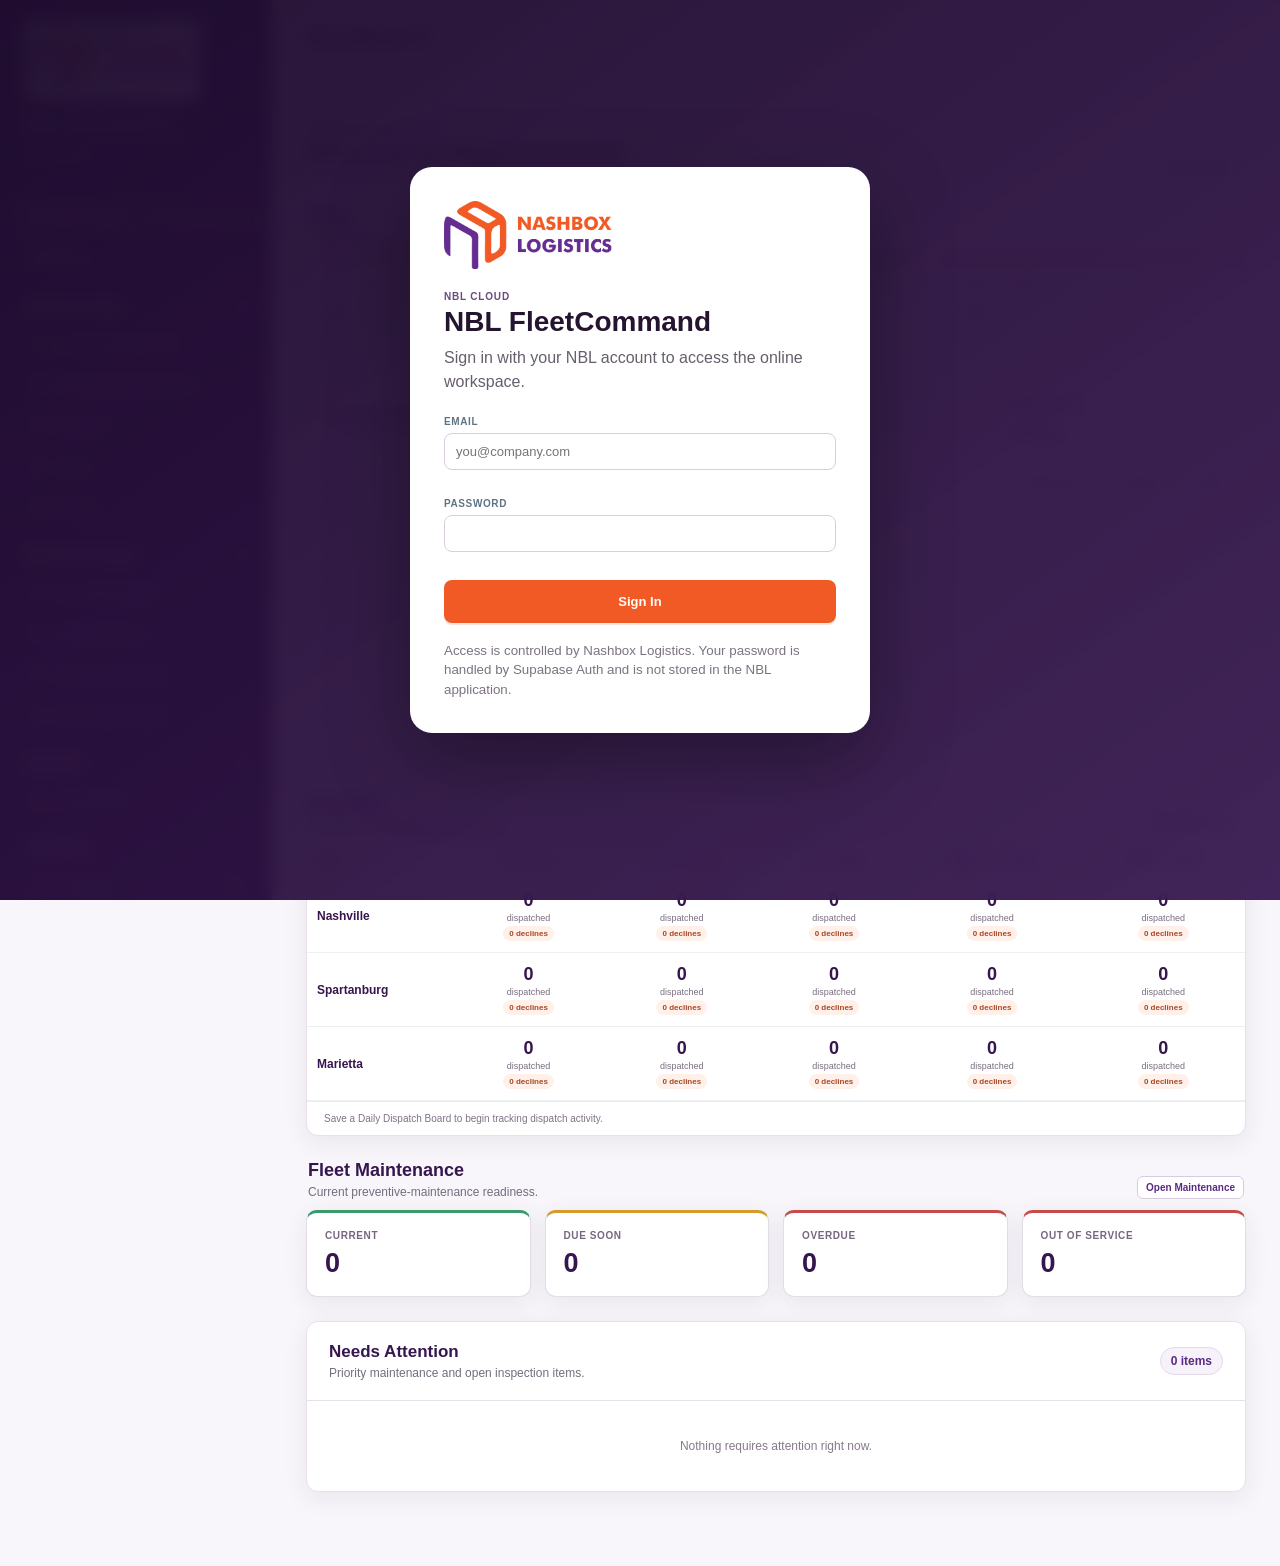
==== index.html @ a5213f87 "Release v145: compact first-page recruitment interview summary" ====
<!doctype html>
<html lang="en">
<head>
  <meta charset="utf-8" />
  <meta name="viewport" content="width=device-width, initial-scale=1" />
  <title>NBL FleetCommand</title>
  <meta name="theme-color" content="#35164E" />
  <link rel="icon" type="image/png" href="assets/nbl-favicon.png?v=64" />
  <link rel="stylesheet" href="styles.css?v=145" />
  <link rel="stylesheet" href="recruitment-test.css?v=145">
  <link rel="stylesheet" href="ifta.css?v=145">
</head>
<body>

  <div class="cloud-login-overlay" id="cloudLoginOverlay">
    <div class="cloud-login-card">
      <img class="cloud-login-logo" src="assets/nashbox-logistics-logo.png?v=45" alt="Nashbox Logistics">
      <span class="eyebrow">NBL Cloud</span>
      <h1>NBL FleetCommand</h1>
      <p>Sign in with your NBL account to access the online workspace.</p>
      <form id="cloudLoginForm">
        <div class="form-field"><label>Email</label><input id="cloudLoginEmail" type="email" autocomplete="username" required placeholder="you@company.com"></div>
        <div class="form-field"><label>Password</label><input id="cloudLoginPassword" type="password" autocomplete="current-password" required></div>
        <div class="cloud-login-error hidden" id="cloudLoginError"></div>
        <button class="button primary big full" id="cloudLoginBtn" type="submit">Sign In</button>
      </form>
      <small>Access is controlled by Nashbox Logistics. Your password is handled by Supabase Auth and is not stored in the NBL application.</small>
    </div>
  </div>
  <div class="mobile-sidebar-backdrop" id="mobileSidebarBackdrop" aria-hidden="true"></div>
  <div class="app-shell">
    <aside class="sidebar" id="appSidebar">
      <div class="brand">
        <img class="nbl-logo" src="assets/nashbox-logistics-logo.png?v=45" alt="Nashbox Logistics">
        <div class="app-name">NBL FleetCommand</div>
        <div class="app-tagline">Operations Intelligence</div>
        <div class="app-version">Version 145</div>
      </div>
      <nav class="sidebar-nav">
        <div class="nav-standalone nav-main-modules">
          <button class="nav-btn nav-btn-main active" data-screen="dashboard">DASHBOARD</button>
          <button class="nav-btn nav-btn-main" data-screen="safety">SAFETY</button>
        </div>
        <div class="nav-group" data-nav-group="operations">
          <button type="button" class="nav-group-toggle" aria-expanded="true"><span class="nav-group-title">Operations</span><span class="nav-group-chevron" aria-hidden="true">▾</span></button>
          <div class="nav-group-items">
            <button class="nav-btn nav-btn-child" data-icon="D" data-screen="daily-dispatch">Daily Dispatch Board</button>
            <button class="nav-btn nav-btn-child" data-icon="W" data-screen="dispatch">Weekly Dispatch Planner</button>
            <button class="nav-btn nav-btn-child" data-icon="M" data-screen="meetings">Meetings</button>
            <button class="nav-btn nav-btn-child" data-icon="A" data-screen="audit">Audit</button>
            <button class="nav-btn nav-btn-child" data-icon="M" data-screen="motive">Motive</button>
          </div>
        </div>

        <div class="nav-group" data-nav-group="maintenance">
          <button type="button" class="nav-group-toggle" aria-expanded="true"><span class="nav-group-title">Maintenance</span><span class="nav-group-chevron" aria-hidden="true">▾</span></button>
          <div class="nav-group-items">
            <button class="nav-btn nav-btn-child" data-icon="F" data-screen="maintenance">Fleet Maintenance</button>
            <button class="nav-btn nav-btn-child" data-icon="T" data-screen="trip-inspections">Trip Inspections</button>
            <button class="nav-btn nav-btn-child" data-icon="C" data-screen="fault-codes">Motive Fault Codes</button>
            <button class="nav-btn nav-btn-child" data-icon="T" data-screen="maintenance-tasks">Maintenance Tasks</button>
          </div>
        </div>

        <div class="nav-group" data-nav-group="people">
          <button type="button" class="nav-group-toggle" aria-expanded="true"><span class="nav-group-title">People</span><span class="nav-group-chevron" aria-hidden="true">▾</span></button>
          <div class="nav-group-items">
            <button class="nav-btn nav-btn-child" data-icon="R" data-screen="recruitment-test">Recruitment</button>
            <button class="nav-btn nav-btn-child hidden" data-icon="U" id="userAccessNav" data-screen="users">Users</button>
          </div>
        </div>

        <div class="nav-group" data-nav-group="finance">
          <button type="button" class="nav-group-toggle" aria-expanded="true"><span class="nav-group-title">Finance</span><span class="nav-group-chevron" aria-hidden="true">▾</span></button>
          <div class="nav-group-items">
            <button class="nav-btn nav-btn-child active protected-nav" data-icon="$" data-screen="drivers">Driver Pay <em class="nav-lock">Locked</em></button>
            <button class="nav-btn nav-btn-child protected-nav" data-icon="$" data-screen="summary">Settlements <em class="nav-lock">Locked</em></button>
            <button class="nav-btn nav-btn-child protected-nav" data-icon="P" data-screen="financial-analysis">Financial Analysis <em class="nav-lock">Locked</em></button>
            <button class="nav-btn nav-btn-child protected-nav" data-finance-nav="reports" data-icon="S" data-screen="settlement-reports">Settlement Reports <em class="nav-lock">Locked</em></button>
            <button class="nav-btn nav-btn-child protected-nav" data-icon="R" data-screen="revenue">Revenue Finder <em class="nav-lock">Locked</em></button>
          </div>
        </div>

        <div class="nav-group" data-nav-group="compliance">
          <button type="button" class="nav-group-toggle" aria-expanded="true"><span class="nav-group-title">Compliance</span><span class="nav-group-chevron" aria-hidden="true">▾</span></button>
          <div class="nav-group-items">
            <button class="nav-btn nav-btn-child" data-icon="I" data-screen="ivmr">IVMR</button>
            <button class="nav-btn nav-btn-child protected-nav" data-icon="Q" data-screen="ifta">IFTA <em class="nav-lock">Locked</em></button>
          </div>
        </div>
        <div class="nav-group" data-nav-group="archive">
          <button type="button" class="nav-group-toggle" aria-expanded="true"><span class="nav-group-title">Archive</span><span class="nav-group-chevron" aria-hidden="true">▾</span></button>
          <div class="nav-group-items">
            <button class="nav-btn nav-btn-child" data-icon="R" data-screen="hr">Recruitment Archive</button>
          </div>
        </div>
      </nav>
      <div class="sidebar-bottom">
        <div class="sidebar-user" id="sidebarUserSummary"><span class="sidebar-user-avatar">N</span><div><strong>NBL User</strong><small>Loading profile…</small></div></div>
        <div class="cloud-status" id="cloudStatus"><span class="cloud-dot"></span><div><strong>NBL Cloud</strong><small>Checking session…</small></div></div>
        <div class="sidebar-utility-actions"><button class="sidebar-utility-btn" id="appSettingsBtn" type="button">Settings</button><button class="sidebar-utility-btn hidden" id="cloudSignOutBtn" type="button">Sign Out</button></div>
      </div>
    </aside>

    <main>
      <header class="topbar">
        <button class="mobile-menu-btn" id="mobileMenuBtn" type="button" aria-label="Open navigation" aria-controls="appSidebar" aria-expanded="false"><span></span><span></span><span></span></button>
        <div>
          <h1 id="pageTitle">Driver Pay</h1>
          <p id="fileMeta">Choose your NBL business data folder to begin.</p>
        </div>
        <div class="actions">
          <label class="button primary file-button" id="uploadStatementBtn">Upload Statements<input id="fileInput" type="file" accept=".csv,text/csv" multiple hidden></label>
          <button class="button secondary" id="saveBtn" disabled>Save Report</button>
          <button class="button dark" id="exportBtn" disabled>Export Excel</button>
        </div>
      </header>

      <section class="content">
        <div id="alertArea"></div>
        <section id="recruitmentTestScreen" class="screen hidden"></section>
        <div id="dashboardScreen" class="screen hidden">
          <div class="dashboard-intro">
            <div><span class="eyebrow">Operations overview</span><h2 id="dashboardGreeting">Welcome to FleetCommand</h2><p>Key activity across mileage, dispatch, and fleet maintenance.</p></div>
            <button class="button secondary compact" id="dashboardCustomizeBtn" type="button">Customize</button>
          </div>

          <section class="dashboard-section" id="dashboardMilesSection">
            <div class="dashboard-section-heading"><div><h2>Miles</h2><p id="dashboardMilesAsOf">Based on uploaded settlement activity.</p></div></div>
            <div class="dashboard-mile-cards" id="dashboardMilesCards"></div>
            <div class="panel dashboard-chart-panel">
              <div class="panel-heading"><div><h2>Weekly Mileage Trend</h2><p>Completed Saturday–Friday weeks only.</p></div><div class="selector-field compact"><label>Trend period</label><select id="dashboardMilesRange"><option value="4">4 weeks</option><option value="8" selected>8 weeks</option><option value="12">12 weeks</option><option value="26">26 weeks</option></select></div></div>
              <div class="dashboard-chart-legend"><span class="total">Total</span><span class="linehaul">Linehaul</span><span class="spot">Spot</span></div>
              <div class="dashboard-chart" id="dashboardMilesChart"></div>
            </div>
          </section>

          <section class="dashboard-section" id="dashboardDispatchSection">
            <div class="dashboard-section-heading"><div><h2>Dispatch</h2><p>Accepted routes and declines by hub.</p></div><button class="table-action" type="button" data-dashboard-screen="daily-dispatch">Open Daily Board</button></div>
            <div class="panel dashboard-dispatch-panel"><div class="table-wrap"><table class="dashboard-dispatch-table"><thead id="dashboardDispatchHead"></thead><tbody id="dashboardDispatchBody"></tbody></table></div><div class="dashboard-data-note" id="dashboardDispatchNote"></div></div>
          </section>

          <section class="dashboard-section" id="dashboardMaintenanceSection">
            <div class="dashboard-section-heading"><div><h2>Fleet Maintenance</h2><p>Current preventive-maintenance readiness.</p></div><button class="table-action" type="button" data-dashboard-screen="maintenance">Open Maintenance</button></div>
            <div class="dashboard-maintenance-cards" id="dashboardMaintenanceCards"></div>
          </section>

          <section class="dashboard-section" id="dashboardAttentionSection">
            <div class="panel"><div class="panel-heading"><div><h2>Needs Attention</h2><p>Priority maintenance and open inspection items.</p></div><div class="history-count" id="dashboardAttentionCount">0 items</div></div><div class="dashboard-attention-list" id="dashboardAttentionList"></div></div>
          </section>
        </div>
        <div id="emptyState" class="empty-state">
          <div class="upload-icon">↥</div>
          <h2>Connect your NBL workspace</h2>
          <p id="emptyStateText">Sign in to NBL Cloud for the shared online workspace. You can also connect your existing local NBL data folder for migration, backup, and local report storage.</p>
          <div class="empty-actions">
            <button class="button secondary big" id="emptyChooseFolderBtn">Choose Data Folder</button>
            <label class="button primary file-button big" id="emptyUploadStatementBtn">Upload Settlement CSVs<input type="file" id="emptyFileInput" accept=".csv,text/csv" multiple hidden></label>
          </div>
        </div>

        <div id="financeLockedState" class="finance-locked-state hidden">
          <div class="finance-lock-card">
            <div class="finance-lock-icon">🔒</div>
            <h2>Finance modules are locked</h2>
            <p>Driver Pay, Settlement, Reports, and Revenue Finder require your finance access code or device authentication.</p>
            <button class="button primary big" id="unlockFinanceBtn">Unlock Finance</button>
          </div>
        </div>

        <div id="driversScreen" class="screen hidden">
          <div class="date-selector-bar">
            <div class="selector-field"><label>Pay Date</label><select id="payDateSelect"></select></div>
            <div class="selector-field"><label>Settlement Date</label><select id="driverSettlementDateSelect"></select></div>
            <div class="statement-source"><span>Statement</span><strong id="selectedStatementSource">—</strong></div>
          </div>

          <div class="payroll-toolbar">
            <div>
              <span class="eyebrow">Payroll Configuration</span>
              <h2>Flexible Driver Payroll</h2>
              <p>Each driver can use a day rate, mileage + D&H, or hybrid pay plan. Weekly minimums and pay-period adjustments are applied per driver.</p>
            </div>
            <div class="payroll-toolbar-actions"><button class="button secondary" id="refreshHosWorkDaysBtn" type="button">Refresh Workdays from Motive</button><button class="button secondary" id="managePayProfilesBtn" type="button">Manage Pay Profiles</button><small id="payrollHosStatus" class="payroll-hos-status">Motive HOS workdays not loaded for this pay period.</small></div>
          </div>
          <div class="rate-panel payroll-default-rates dynamic-dh-rate-panel">
            <div class="mileage-default-field"><label>Default pay per mile</label><div class="input-prefix"><span>$</span><input id="mileageRate" type="number" step="0.01" value="0.65"></div></div>
            <div class="dh-mapping-panel">
              <div class="dh-mapping-heading"><div><label>D&amp;H payout mapping</label><p>The app detects the actual D&amp;H values in the selected settlement. Assign the driver payout for each value.</p></div><button class="button secondary" id="saveDhMappingsBtn" type="button">Save D&amp;H Payouts</button></div>
              <div id="dhValueMappings" class="dh-value-mappings"></div>
            </div>
            <input id="singleRate" type="hidden" value="8.00"><input id="doubleRate" type="hidden" value="15.00">
          </div>
          <div class="panel payroll-overview-panel">
            <div class="panel-heading"><div><h2>Driver Payroll</h2><p>Drivers are grouped by pay method. Open or close either group using the dropdown header.</p></div><div class="total-pay"><span>Total Driver Pay</span><strong id="totalDriverPay">$0.00</strong></div></div>
            <div class="payroll-group-list" id="driverPayrollGroups"></div>
          </div>
        </div>

        <div id="summaryScreen" class="screen hidden">
          <div class="settlement-tab-bar" role="tablist" aria-label="Settlement module views">
            <button type="button" class="settlement-tab active" id="settlementSummaryTab" data-settlement-tab="summary">Settlement Summary</button>
            <button type="button" class="settlement-tab" id="settlementAnalysisTab" data-settlement-tab="analysis">Settlement Analysis</button>
          </div>

          <div id="settlementSummaryPanel" class="settlement-subpanel">
            <div class="latest-summary-heading">
              <div>
                <span>Most Recent Settlement</span>
                <h2 id="latestSettlementDate">—</h2>
                <p id="latestStatementSource">—</p>
              </div>
            </div>
            <div class="summary-grid" id="summaryCards"></div>
            <div class="panel latest-detail-panel">
              <div class="panel-heading"><div><h2>Most Recent Statement Metrics</h2><p>Automatically pulled from the newest settlement statement in the Statements folder.</p></div></div>
              <div class="latest-detail-grid" id="latestDetailGrid"></div>
            </div>
            <div class="panel settlement-duplicate-panel hidden" id="settlementDuplicatePanel">
              <div class="panel-heading"><div><h2>Duplicate Statements Excluded</h2><p>These files are retained for review but are not included in reports or calculations.</p></div><div class="history-count" id="settlementDuplicateCount">0 duplicates</div></div>
              <div class="table-wrap"><table id="settlementDuplicateTable" class="reports-table settlement-duplicate-table"><thead><tr><th>Settlement Date</th><th>Excluded File</th><th>Active File</th><th>Reason</th></tr></thead><tbody></tbody></table></div>
            </div>
            <div class="panel settlement-history-panel">
              <div class="panel-heading"><div><h2>Settlement History</h2><p>All settlement statements currently stored in your NBL business data folder.</p></div><div class="history-count" id="historyCount">0 statements</div></div>
              <div class="table-wrap"><table id="settlementHistoryTable" class="summary-history-table"><thead></thead><tbody></tbody></table></div>
            </div>
          </div>

          <div id="settlementAnalysisPanel" class="settlement-subpanel hidden">
            <div class="settlement-analysis-toolbar">
              <div>
                <span class="eyebrow">Deeper Settlement Analysis</span>
                <h2>Mileage Breakdown</h2>
                <p>Review linehaul miles by tractor domicile and spot miles by client for a selected settlement week.</p>
              </div>
              <div class="selector-field settlement-analysis-date"><label>Settlement Date</label><select id="settlementAnalysisDateSelect"></select></div>
            </div>

            <div class="summary-grid settlement-analysis-cards" id="settlementAnalysisCards"></div>
            <div id="settlementAnalysisNotice" class="settlement-analysis-notice hidden"></div>

            <div class="settlement-analysis-grid">
              <div class="panel settlement-analysis-panel">
                <div class="panel-heading"><div><h2>Linehaul Miles by Domicile</h2><p>Domicile is matched from the tractor master. If a tractor has no master domicile, the settlement domicile/category value is used when available.</p></div><div class="history-count" id="linehaulDomicileCount">0 domiciles</div></div>
                <div id="linehaulDomicileBars" class="analysis-bars"></div>
                <div class="table-wrap"><table id="linehaulDomicileTable" class="analysis-table"><thead></thead><tbody></tbody><tfoot></tfoot></table></div>
              </div>

              <div class="panel settlement-analysis-panel">
                <div class="panel-heading"><div><h2>Spot Miles by Client</h2><p>Spot activity is grouped by the customer/spot name carried in the settlement statement.</p></div><div class="history-count" id="spotClientCount">0 clients</div></div>
                <div id="spotClientBars" class="analysis-bars"></div>
                <div class="table-wrap"><table id="spotClientTable" class="analysis-table"><thead></thead><tbody></tbody><tfoot></tfoot></table></div>
              </div>
            </div>
          </div>
        </div>

        <div id="reportsScreen" class="screen hidden">
          <div class="reports-toolbar">
            <div>
              <span class="eyebrow">Admin / Reports / Settlement Reports</span>
              <h2>Settlement Reports</h2>
              <p>Analyze driver labor cost against generated revenue and tractor fuel efficiency across a selected settlement date range.</p>
            </div>
          </div>

          <div class="panel reports-filter-panel">
            <div class="reports-filter-grid">
              <div class="form-field"><label>Start Date</label><input id="settlementReportStartDate" type="date"></div>
              <div class="form-field"><label>End Date</label><input id="settlementReportEndDate" type="date"></div>
              <button class="button primary" id="generateSettlementReportsBtn" type="button">Generate Reports</button>
              <div class="reports-range-note" id="settlementReportsRangeNote">Select a date range and generate the reports.</div>
            </div>
          </div>

          <div class="summary-grid reports-summary-grid" id="settlementReportsCards"></div>

          <div class="panel reports-panel">
            <div class="panel-heading">
              <div><h2>Driver Pay vs Revenue Generated</h2><p>Driver pay is compared with the settlement revenue attributed to that driver. Ratios above 35% are highlighted.</p></div>
              <div class="history-count" id="driverPayRevenueCount">0 drivers</div>
            </div>
            <div id="driverPayRevenueBars" class="analysis-bars reports-bars"></div>
            <div class="table-wrap"><table id="driverPayRevenueTable" class="reports-table"><thead></thead><tbody></tbody><tfoot></tfoot></table></div>
            <div class="reports-method-note">When two drivers are listed on the same trip, trip revenue is split equally between them so total attributed driver revenue does not double-count the settlement.</div>
          </div>

          <div class="panel reports-panel">
            <div class="panel-heading">
              <div><h2>Fuel Efficiency by Tractor</h2><p>MPG is calculated from settlement trip miles divided by fuel-purchase gallons for each tractor. MPG below 7.0 is highlighted.</p></div>
              <div class="history-count" id="fuelEfficiencyCount">0 tractors</div>
            </div>
            <div id="fuelEfficiencyBars" class="analysis-bars reports-bars"></div>
            <div class="table-wrap"><table id="fuelEfficiencyTable" class="reports-table fuel-efficiency-table"><thead></thead><tbody></tbody><tfoot></tfoot></table></div>
            <div class="reports-method-note">Fuel efficiency uses the Fuel Purchases section of the selected FedEx settlements. Tractors without fuel-purchase gallons in the range display MPG as unavailable.</div>
          </div>
        </div>

        <div id="financialAnalysisScreen" class="screen hidden">
          <div class="reports-toolbar financial-analysis-toolbar">
            <div>
              <span class="eyebrow">Finance / Financial Analysis</span>
              <h2>P&amp;L Analysis</h2>
              <p>Monitor profitability, core payroll, and employee-related costs across any selected reporting period.</p>
            </div>
            <label class="button primary file-button">Import P&amp;L Workbook<input id="financialPlInput" type="file" accept=".xlsx,application/vnd.openxmlformats-officedocument.spreadsheetml.sheet" hidden></label>
          </div>

          <div id="financialAnalysisEmpty" class="financial-analysis-empty">
            <div class="upload-icon">↥</div><h3>Import a QuickBooks P&amp;L workbook</h3>
            <p>Use the weekly Profit and Loss by Month workbook. The imported analysis is saved in this browser.</p>
          </div>

          <div id="financialAnalysisBody" class="hidden">
            <div class="panel reports-filter-panel">
              <div class="reports-filter-grid financial-filter-grid">
                <div class="form-field"><label>Start Week</label><select id="financialStartPeriod"></select></div>
                <div class="form-field"><label>End Week</label><select id="financialEndPeriod"></select></div>
                <button class="button primary" id="refreshFinancialAnalysisBtn" type="button">Update Analysis</button>
                <div class="reports-range-note" id="financialRangeNote"></div>
              </div>
            </div>

            <div class="summary-grid financial-summary-grid" id="financialSummaryCards"></div>

            <div class="financial-chart-grid">
              <div class="panel financial-chart-panel">
                <div class="panel-heading"><div><h2>Income &amp; Profit Trend</h2><p>Total income, gross profit, operating income, and net income by week.</p></div></div>
                <div class="financial-chart" id="financialProfitChart"></div>
              </div>
              <div class="panel financial-chart-panel">
                <div class="panel-heading"><div><h2>Payroll &amp; Employee Costs</h2><p>Core payroll and employee-related costs as a percentage of Total Income.</p></div></div>
                <div class="financial-chart" id="financialPayrollCostChart"></div>
              </div>
              <div class="panel financial-chart-panel">
                <div class="panel-heading"><div><h2>Maintenance Percent</h2><p>Repairs, DEF, and vehicle repairs as a percentage of Total Income.</p></div></div>
                <div class="financial-chart" id="financialMaintenanceChart"></div>
              </div>
              <div class="panel financial-chart-panel">
                <div class="panel-heading"><div><h2>Fuel Percent</h2><p>Trucking fuel expense as a percentage of Total Income.</p></div></div>
                <div class="financial-chart" id="financialFuelChart"></div>
              </div>
            </div>

            <div class="panel reports-panel financial-detail-panel detail-collapsed" id="financialDetailPanel">
              <div class="panel-heading"><div><h2>Weekly P&amp;L Detail</h2><p>Core payroll includes salaries and payroll deductions only. Employee-related costs remain separate.</p></div><div class="financial-detail-actions"><div class="history-count" id="financialPeriodCount"></div><button class="button secondary" id="toggleFinancialDetailBtn" type="button" aria-expanded="false">Show Weekly Detail</button></div></div>
              <div class="table-wrap"><table id="financialAnalysisTable" class="reports-table financial-analysis-table"><thead></thead><tbody></tbody><tfoot></tfoot></table></div>
              <div class="reports-method-note">Employee-related costs include workers’ compensation, employee incentives, and health and accident insurance. Payroll Apps remain an operating expense and are not included in either measure.</div>
            </div>
          </div>
        </div>

        <div id="maintenanceScreen" class="screen hidden">
          <div class="maintenance-toolbar">
            <div>
              <span class="eyebrow">Fleet Maintenance</span>
              <h2>Preventive Maintenance Planner</h2>
              <p>Weekly mileage is calculated from the settlement statements in your data folder. Motive mileage provides the odometer baseline.</p>
            </div>
            <div class="maintenance-actions">
              <label class="button secondary file-button">Import Tractor Spreadsheet<input id="tractorImportInput" type="file" accept=".xlsx,.csv,application/vnd.openxmlformats-officedocument.spreadsheetml.sheet,text/csv" hidden></label>
              <button class="button secondary" id="downloadTractorTemplateBtn">Download Import Template</button>
              <button class="button secondary" id="addTractorBtn">+ Add Tractor</button>
              <button class="button primary" id="recordMaintenanceBtn">Record Maintenance</button>
            </div>
          </div>

          <div class="summary-grid" id="maintenanceCards"></div>

          <div class="panel maintenance-status-panel">
            <div class="panel-heading">
              <div><h2>PM Status by Tractor</h2><p>PM1 interval: 25,000 miles • PM2 interval: 100,000 miles. Overdue equipment is highlighted in red.</p></div>
              <div class="history-count" id="tractorCount">0 tractors</div>
            </div>
            <div class="table-wrap">
              <table id="maintenanceStatusTable" class="maintenance-table"><thead></thead><tbody></tbody></table>
            </div>
          </div>

          <div class="panel maintenance-history-panel">
            <div class="panel-heading">
              <div><h2>Maintenance History</h2><p>PM1, PM2 and other repair work recorded for the fleet.</p></div>
              <div class="selector-field compact"><label>Tractor</label><select id="maintenanceHistoryFilter"><option value="all">All tractors</option></select></div>
            </div>
            <div class="table-wrap">
              <table id="maintenanceHistoryTable" class="maintenance-history-table"><thead></thead><tbody></tbody></table>
            </div>
          </div>

          <div class="panel mmr-panel">
            <div class="panel-heading">
              <div><h2>Monthly Maintenance Record PDFs</h2><p>Generate FedEx U.S. Monthly Maintenance Record (MGBA-355) pages from the tractor and maintenance data entered above.</p></div>
            </div>
            <div class="mmr-controls">
              <div class="form-field"><label>Maintenance Month</label><input id="mmrMonthInput" type="month"></div>
              <div class="form-field"><label>Service Provider Company</label><input id="mmrCompanyInput" value="Nashbox Logistics Inc."></div>
              <div class="form-field"><label>Authorized Officer / Business Contact</label><input id="mmrOfficerInput" placeholder="e.g. Anthony Prather"></div>
              <div class="form-field"><label>Date Completed</label><input id="mmrCompletedDateInput" type="date"></div>
            </div>
            <div class="mmr-actions">
              <button class="button primary" id="generateAllMmrBtn">Generate PDFs by Domicile</button>
              <button class="button secondary" id="downloadLastMmrBtn" disabled>Download Last Generated PDF</button>
              <span class="mmr-note">Creates one separate PDF per domicile, with one MGBA-355 page for each tractor assigned to that domicile. Individual tractor PDFs can also be generated from the PM Status table. Copies are saved under Maintenance/MMR when folder permission is available.</span>
            </div>
          </div>
        </div>

        <div id="meetingsScreen" class="screen hidden">
          <div class="meeting-toolbar">
            <div>
              <span class="eyebrow">Operations Meetings</span>
              <h2>Management Meetings</h2>
              <p>Track discussion topics, responsibilities, due dates and completion status.</p>
            </div>
            <div class="meeting-toolbar-actions">
              <button class="button dark" id="exportMeetingsBtn" disabled>Export Meetings Excel</button>
            </div>
          </div>

          <div class="summary-grid" id="meetingCards"></div>

          <div class="panel meeting-panel management-panel">
            <div class="panel-heading">
              <div><h2>Management Meeting Items</h2><p>Track discussion topics, responsibilities, due dates and completion status.</p></div>
              <div class="panel-heading-actions">
                <button class="button secondary" id="resetManagementWidthsBtn" title="Restore the default column widths">Reset Column Widths</button>
                <button class="button primary" id="addManagementItemBtn">+ Add Meeting Item</button>
              </div>
            </div>
            <div class="table-wrap">
              <table id="managementMeetingTable" class="meeting-table management-meeting-table"><thead></thead><tbody></tbody></table>
            </div>
          </div>
        </div>

        <div id="tripInspectionsScreen" class="screen hidden">
          <div class="meeting-toolbar"><div><span class="eyebrow">Maintenance</span><h2>Trip Inspections</h2><p>Record pre-trip and post-trip defects and turn repair needs into maintenance tasks.</p></div><div class="meeting-toolbar-actions"><button class="button dark" id="exportInspectionsBtn" disabled>Export Inspections Excel</button></div></div>
          <div class="summary-grid" id="tripInspectionCards"></div>
          <div class="panel meeting-panel"><div class="panel-heading"><div><h2>Pre/Post-Trip Inspection Reports</h2><p>Existing inspection records have been retained and moved here from Meetings.</p></div><div class="panel-heading-actions"><button class="button secondary" id="resetInspectionWidthsBtn" title="Restore the default column widths">Reset Column Widths</button><button class="button primary" id="addInspectionBtn">+ Add Inspection Report</button></div></div><div class="table-wrap"><table id="inspectionTable" class="meeting-table inspection-table"><thead></thead><tbody></tbody></table></div></div>
        </div>

        <div id="faultCodesScreen" class="screen hidden">
          <div class="maintenance-toolbar"><div><span class="eyebrow">Maintenance Intelligence</span><h2>Motive Fault Codes</h2><p>Select a tractor and reporting period, then load its diagnostic faults from Motive.</p></div><div class="maintenance-actions fault-load-controls"><select id="faultTractorFilter" aria-label="Select tractor"><option value="">Select tractor</option></select><input id="faultStartDate" type="date" aria-label="Fault start date"><input id="faultEndDate" type="date" aria-label="Fault end date"><select id="faultStatusFilter"><option value="all">All statuses</option><option value="open">Open</option><option value="closed">Closed</option></select><button class="button primary" id="refreshFaultCodesBtn">Load Faults</button></div></div>
          <div class="summary-grid" id="faultCodeCards"></div>
          <div class="panel"><div class="panel-heading"><div><h2>Diagnostic Faults</h2><p>Guidance is triage support only; a qualified technician should diagnose and approve repairs.</p></div><span id="faultLastRefreshed" class="fault-last-refreshed">Not loaded</span></div><div class="table-wrap"><table id="faultCodesTable" class="maintenance-table"><thead></thead><tbody></tbody></table></div></div>
        </div>

        <div id="maintenanceTasksScreen" class="screen hidden">
          <div class="maintenance-toolbar"><div><span class="eyebrow">Maintenance</span><h2>Maintenance Tasks</h2><p>Create, assign, schedule and track work generated from inspections, Motive faults or manual requests.</p></div><div class="maintenance-actions"><select id="maintenanceTaskStatusFilter"><option value="open">Open tasks</option><option value="all">All tasks</option><option value="Completed">Completed</option></select><button class="button primary" id="addMaintenanceTaskBtn">+ Add Task</button></div></div>
          <div class="summary-grid" id="maintenanceTaskCards"></div>
          <div class="panel"><div class="panel-heading"><div><h2>Work Queue</h2><p>Critical and overdue work stays at the top.</p></div></div><div class="table-wrap"><table id="maintenanceTasksTable" class="maintenance-table"><thead></thead><tbody></tbody></table></div></div>
        </div>

        <div id="hrScreen" class="screen hidden">
          <div class="hr-toolbar">
            <div>
              <span class="eyebrow">Admin / Human Resources</span>
              <h2>Recruitment Archive</h2>
              <p>The original Recruitment module and its saved candidates. Use Recruitment under People for the current hiring workflow.</p>
            </div>
            <button class="button primary" id="addRecruitmentCandidateBtn">+ Add Candidate</button>
          </div>

          <div id="hrRecruitmentPanel" class="hr-subpanel">
            <div class="summary-grid" id="recruitmentCards"></div>
            <div class="panel hr-recruitment-panel">
              <div class="panel-heading">
                <div>
                  <h2>Archived Recruitment Pipeline</h2>
                  <p>Drivers are grouped by Recruitment Status. Name stays frozen; click a header to sort, drag a column edge to resize, use the grip to rearrange workflow columns, or double-click a row to edit.</p>
                </div>
                <div class="hr-recruitment-controls">
                  <input id="recruitmentSearchInput" type="search" placeholder="Search candidates..." aria-label="Search recruitment candidates">
                  <select id="recruitmentStatusFilter" aria-label="Filter recruitment status">
                    <option value="">All Statuses</option>
                    <option value="In Progress">In Progress</option>
                    <option value="Hired">Hired</option>
                    <option value="Rejected">Rejected</option>
                    <option value="Terminated">Terminated</option>
                  </select>
                  <button type="button" class="button secondary" id="exportRecruitmentExcelBtn" title="Export the original recruitment list to Excel">Export Archive List</button>
                  <button type="button" class="button secondary hr-reset-layout-btn" id="resetRecruitmentLayoutBtn" title="Restore the default recruitment column widths and order">Reset Columns</button>
                  <div class="history-count" id="recruitmentCandidateCount">0 candidates</div>
                </div>
              </div>
              <div class="table-wrap hr-recruitment-table-wrap">
                <table id="recruitmentTable" class="hr-recruitment-table"><thead></thead><tbody></tbody></table>
              </div>
            </div>
          </div>
        </div>

        <div id="usersScreen" class="screen hidden">
          <div class="hr-toolbar">
            <div>
              <span class="eyebrow">Owner / Access Control</span>
              <h2>User Access</h2>
              <p>Create individual NBL profiles as Operations Managers or Lead Drivers. Both roles can access Safety, Operations, and Recruitment; all other business modules remain owner-only.</p>
            </div>
            <button class="button secondary" id="refreshUserAccessBtn" type="button">Refresh Users</button>
          </div>

          <div id="userAccessServiceStatus" class="cloud-sync-warning"></div>

          <div class="panel">
            <div class="panel-heading"><div><h2>Create User Profile</h2><p>Set a temporary password and give it to the user directly. They can change it after signing in under My Profile.</p></div></div>
            <form id="userAccessCreateForm">
              <div class="form-grid two">
                <div class="form-field"><label>Full Name</label><input id="newNblUserName" type="text" required placeholder="Enter the user's name"></div>
                <div class="form-field"><label>Email</label><input id="newNblUserEmail" type="email" required placeholder="name@nashboxlogistics.com"></div>
              </div>
              <div class="form-grid two">
                <div class="form-field"><label>Temporary Password</label><input id="newNblUserPassword" type="password" minlength="10" required autocomplete="new-password" placeholder="At least 10 characters"></div>
                <div class="form-field"><label>Role</label><select id="newNblUserRole"><option value="operations">Operations Manager</option><option value="lead_driver">Lead Driver</option></select></div>
              </div>
              <div class="form-note">Operations Managers and Lead Drivers can access Dashboard, Safety, Operations, and Recruitment only. Owner-only areas, finance controls, and full SSN reveal remain unavailable.</div>
              <div class="modal-actions"><button class="button primary" id="createNblUserBtn" type="submit">Create User</button></div>
            </form>
          </div>

          <div class="panel">
            <div class="panel-heading"><div><h2>NBL User Profiles</h2><p>Deactivate a user to immediately remove access to the NBL workspace. The Owner profile cannot be changed here.</p></div><div class="history-count" id="userAccessCount">0 profiles</div></div>
            <div class="table-wrap"><table id="userAccessTable"><thead></thead><tbody></tbody></table></div>
          </div>
        </div>

        <div id="auditScreen" class="screen hidden">
          <div class="audit-toolbar">
            <div>
              <span class="eyebrow">Technology &amp; Systems Compliance</span>
              <h2>Compliance Audit</h2>
              <p>Run the NBL compliance checklist, track findings to closure, and convert issues into Management Meeting action items.</p>
            </div>
            <button class="button primary" id="startNewAuditBtn">+ Run New Audit</button>
          </div>

          <div class="summary-grid" id="auditCards"></div>

          <div class="audit-tab-bar">
            <button class="audit-tab active" data-audit-tab="dashboard">Dashboard</button>
            <button class="audit-tab" data-audit-tab="new">Run New Audit</button>
            <button class="audit-tab" data-audit-tab="findings">Open Findings <span id="auditOpenFindingBadge">0</span></button>
            <button class="audit-tab" data-audit-tab="history">Audit History</button>
          </div>

          <div id="auditDashboardTab" class="audit-tab-panel">
            <div class="panel audit-panel">
              <div class="panel-heading">
                <div><h2>Most Recent Audit by Category</h2><p>Pass / Fail / Check results from the latest completed audit.</p></div>
                <div class="history-count" id="auditLatestMeta">No audits</div>
              </div>
              <div class="table-wrap"><table id="auditCategorySummaryTable" class="audit-table"><thead></thead><tbody></tbody></table></div>
            </div>
            <div class="panel audit-panel">
              <div class="panel-heading"><div><h2>Current Open Findings</h2><p>Issues from completed audits that still require corrective action.</p></div></div>
              <div class="table-wrap"><table id="auditDashboardFindingsTable" class="audit-table"><thead></thead><tbody></tbody></table></div>
            </div>
          </div>

          <div id="auditNewTab" class="audit-tab-panel hidden">
            <form id="auditNewForm">
              <div class="panel audit-panel audit-header-panel">
                <div class="panel-heading">
                  <div><h2>Run New Audit</h2><p>Every checklist item must be marked Pass, Fail, or Check before the audit can be saved.</p></div>
                </div>
                <div class="audit-new-header">
                  <div class="form-field"><label>Audit Date</label><input id="auditDateInput" type="date" required></div>
                  <div class="form-field"><label>Auditor</label><input id="auditAuditorInput" type="text" required placeholder="Auditor name"></div>
                </div>
              </div>
              <div id="auditChecklistContainer" class="audit-checklist"></div>
              <div class="audit-save-bar">
                <span>Fail and Check items will automatically become open findings.</span>
                <div>
                  <button type="button" class="button secondary" id="cancelAuditBtn">Cancel</button>
                  <button type="submit" class="button primary">Save Completed Audit</button>
                </div>
              </div>
            </form>
          </div>

          <div id="auditFindingsTab" class="audit-tab-panel hidden">
            <div class="panel audit-panel">
              <div class="panel-heading">
                <div><h2>Open Findings &amp; Corrective Actions</h2><p>Send any finding to Management Meeting Items, assign responsibility, and track it until closed.</p></div>
                <div class="history-count" id="auditFindingCount">0 open</div>
              </div>
              <div class="table-wrap"><table id="auditFindingsTable" class="audit-table audit-findings-table"><thead></thead><tbody></tbody></table></div>
            </div>
          </div>

          <div id="auditHistoryTab" class="audit-tab-panel hidden">
            <div class="panel audit-panel">
              <div class="panel-heading">
                <div><h2>Audit History</h2><p>One row per completed audit. Select an audit to review its full checklist and comments.</p></div>
                <div class="history-count" id="auditHistoryCount">0 audits</div>
              </div>
              <div class="table-wrap"><table id="auditHistoryTable" class="audit-table"><thead></thead><tbody></tbody></table></div>
            </div>
            <div class="panel audit-panel hidden" id="auditHistoryDetailPanel">
              <div class="panel-heading"><div><h2 id="auditHistoryDetailTitle">Audit Details</h2><p id="auditHistoryDetailMeta"></p></div></div>
              <div class="table-wrap"><table id="auditHistoryDetailTable" class="audit-table"><thead></thead><tbody></tbody></table></div>
            </div>
          </div>
        </div>

        <div id="revenueScreen" class="screen hidden">
          <div class="revenue-toolbar">
            <div>
              <span class="eyebrow">Revenue Recovery</span>
              <h2>Revenue Finder</h2>
              <p>Scans all stored settlement statements for possible broken legs and missing FedEx revenue items. Results are review flags, not confirmed billing errors.</p>
            </div>
            <div class="history-count" id="revenueScanMeta">0 statements scanned</div>
          </div>

          <div class="summary-grid" id="revenueFinderCards"></div>

          <div class="panel revenue-panel">
            <div class="panel-heading">
              <div><h2>Broken Legs</h2><p>Possible dispatch sequences that do not return to the starting station within the connected date block available in the settlement history.</p></div>
              <div class="history-count" id="brokenLegCount">0 flags</div>
            </div>
            <div class="table-wrap">
              <table id="brokenLegsTable" class="revenue-table broken-legs-table"><thead></thead><tbody></tbody></table>
            </div>
          </div>

          <div class="panel revenue-panel">
            <div class="panel-heading">
              <div><h2>Missing Fuel Supplement</h2><p>Linehaul or spot movements with a zero fuel supplement. Where possible, the tool estimates a reference rate from comparable paid movements in the stored statements.</p></div>
              <div class="history-count" id="missingFuelCount">0 flags</div>
            </div>
            <div class="table-wrap">
              <table id="missingFuelTable" class="revenue-table missing-fuel-table"><thead></thead><tbody></tbody></table>
            </div>
          </div>

          <div class="panel revenue-panel">
            <div class="panel-heading">
              <div><h2>Missing D&amp;H Payment</h2><p>Linehaul trips where the D&amp;H field is zero or blank. Expected D&amp;H is inferred from comparable paid legs when available.</p></div>
              <div class="history-count" id="missingDhCount">0 flags</div>
            </div>
            <div class="table-wrap">
              <table id="missingDhTable" class="revenue-table missing-dh-table"><thead></thead><tbody></tbody></table>
            </div>
          </div>
        </div>


        <div id="dispatchScreen" class="screen hidden">
          <div class="dispatch-toolbar">
            <div>
              <span class="eyebrow" id="dispatchLocationEyebrow">Dispatch Operations</span>
              <h2>Weekly Dispatch Planner</h2>
              <p>Plan each operating location independently, move drivers between runs, and track weekly mileage and uncovered miles.</p>
            </div>
            <div class="dispatch-toolbar-actions">
              <div class="dispatch-potential" id="dispatchPotential">Best possible: —</div>
              <div class="dispatch-action-group"><span>Plan</span><div><button class="button primary" id="optimizeDispatchBtn">Optimize Coverage</button><button class="button secondary" id="addDispatchRunBtn">+ Add Run</button></div></div>
              <div class="dispatch-action-group"><span>Manage</span><div><button class="button secondary" id="manageDispatchDriversBtn">Drivers</button><button class="button secondary" id="manageDispatchTractorsBtn">Tractors</button></div></div>
              <div class="dispatch-action-group"><span>Export</span><div><button class="button secondary" id="exportDispatchExcelBtn">Schedule Excel</button><button class="button dark" id="exportDispatchPdfBtn">Coverage PDF</button></div></div>
              <button class="dispatch-reset-action" id="resetDispatchBtn" title="Clear the current location plan and restore its defaults">Reset Plan</button>
            </div>
          </div>

          <div class="dispatch-location-bar">
            <div class="dispatch-location-tabs" id="dispatchLocationTabs"></div>
            <div class="dispatch-location-actions">
              <button class="button secondary" id="addDispatchLocationBtn">+ Add Location</button>
              <button class="button secondary" id="editDispatchLocationBtn">Edit Location</button>
              <button class="button danger-outline" id="deleteDispatchLocationBtn">Delete Location</button>
            </div>
          </div>

          <div class="panel dispatch-plan-panel">
            <div class="dispatch-plan-heading">
              <div>
                <span class="eyebrow">Scenario Memory</span>
                <h2>Saved Dispatch Tables</h2>
                <p>Save multiple coverage configurations for this location, load any saved version back onto the planning board, and export every saved table in one team-facing PDF with one configuration per page.</p>
              </div>
              <div class="dispatch-plan-controls">
                <select id="dispatchSavedPlanSelect" aria-label="Saved dispatch table"></select>
                <button class="button primary" id="saveDispatchPlanBtn">Save Current as New</button>
                <button class="button secondary" id="loadDispatchPlanBtn">Load</button>
                <button class="button secondary" id="updateDispatchPlanBtn">Update Saved</button>
                <button class="button secondary" id="renameDispatchPlanBtn">Rename</button>
                <button class="button danger-outline" id="deleteDispatchPlanBtn">Delete</button>
                <button class="button dark" id="exportAllDispatchPlansPdfBtn">Export All Plans PDF</button>
              </div>
            </div>
            <div class="dispatch-plan-meta" id="dispatchPlanMeta">No saved dispatch tables yet.</div>
          </div>

          <div class="summary-grid dispatch-summary-grid" id="dispatchCards"></div>

          <div class="panel dispatch-driver-panel">
            <div class="panel-heading">
              <div><h2 id="dispatchDriverPanelTitle">Drivers Assigned to This Location</h2><p>Only drivers assigned to the selected dispatch location appear in this pool. Use <strong>Manage Drivers</strong> to add hired Recruitment drivers, settlement drivers, or move drivers between locations.</p></div>
              <div class="dispatch-save-state" id="dispatchSaveState">Saved locally</div>
            </div>
            <div class="dispatch-driver-pool" id="dispatchDriverPool"></div>
          </div>

          <div class="panel dispatch-tractor-panel">
            <div class="panel-heading">
              <div><h2 id="dispatchTractorPanelTitle">Tractors Assigned to This Location</h2><p>Tractors are pulled from Motive and assigned to a dispatch location for weekly capacity planning. Use <strong>Manage Tractors</strong> to add Motive tractors or move them between locations.</p></div>
              <div class="dispatch-motive-state" id="dispatchMotiveState">Motive fleet: —</div>
            </div>
            <div class="dispatch-tractor-pool" id="dispatchTractorPool"></div>
          </div>

          <div class="panel dispatch-board-panel">
            <div class="panel-heading">
              <div><h2>Run Coverage Chart</h2><p>Runs shown here belong to the selected location. Use <strong>Add Run</strong> or <strong>Edit Run</strong> to manage the location's routes and mileage.</p></div>
              <div class="dispatch-legend"><span><i class="legend-dot covered"></i> Covered</span><span><i class="legend-dot open"></i> Open</span><span><i class="legend-dot primary"></i> Primary assignment</span></div>
            </div>
            <div class="dispatch-board-wrap">
              <div class="dispatch-board" id="dispatchBoard"></div>
            </div>
          </div>

          <div class="panel dispatch-economics-panel">
            <div class="panel-heading">
              <div><h2>Route Mileage</h2><p>Weekly miles count covered run-days. Lost Miles is the sum of route miles for scheduled run-days that are not covered.</p></div>
            </div>
            <div class="table-wrap">
              <table id="dispatchEconomicsTable" class="dispatch-economics-table"><thead></thead><tbody></tbody></table>
            </div>
            <div class="dispatch-driver-economics-heading"><h3>Driver Utilization</h3><p>Assigned days reflect the selected location, while schedule conflicts are checked across all locations.</p></div>
            <div class="table-wrap">
              <table id="dispatchDriverEconomicsTable" class="dispatch-economics-table"><thead></thead><tbody></tbody></table>
            </div>
          </div>

          <div class="panel dispatch-gaps-panel">
            <div class="panel-heading">
              <div><h2>Coverage Gaps by Day</h2><p>See where additional driver coverage is still required at the selected location.</p></div>
            </div>
            <div class="dispatch-gap-strip" id="dispatchGapStrip"></div>
          </div>

          <div class="panel dispatch-opportunity-panel">
            <div class="panel-heading">
              <div><h2>Open Run-Days / Lost Miles</h2><p>Open run-days are ranked by route miles so the largest mileage gaps are easiest to address first.</p></div>
            </div>
            <div class="dispatch-opportunity-list" id="dispatchOpportunityList"></div>
          </div>
        </div>

        <div id="dailyDispatchScreen" class="screen hidden">
          <div class="dispatch-toolbar daily-dispatch-toolbar">
            <div>
              <span class="eyebrow">Dispatch</span>
              <h2>Daily Dispatch Board</h2>
              <p>Record the routes offered for the selected date, whether each was accepted or declined, and the driver assigned.</p>
            </div>
            <div class="dispatch-toolbar-actions daily-dispatch-actions">
              <label class="daily-dispatch-date-label">Dispatch Date<input id="dailyDispatchDateInput" type="date"></label>
              <button class="button primary" id="saveDailyDispatchBtn" type="button">Save Daily Dispatch</button>
            </div>
          </div>
          <div class="summary-grid daily-dispatch-summary" id="dailyDispatchCards"></div>
          <div class="panel daily-dispatch-panel">
            <div class="panel-heading">
              <div><h2 id="dailyDispatchTableTitle">Routes</h2><p>Assigned routes are prepopulated as received and accepted with their regular driver. Change only what was different that day.</p></div>
              <div class="dispatch-save-state" id="dailyDispatchSaveState">Not saved</div>
            </div>
            <div class="table-wrap">
              <table id="dailyDispatchTable" class="daily-dispatch-table"><thead></thead><tbody></tbody><tfoot></tfoot></table>
            </div>
          </div>
        </div>

        <div id="iftaScreen" class="screen hidden">
          <div class="panel">
            <span class="eyebrow">Quarterly Compliance</span>
            <h2>IFTA Import Worksheet</h2>
            <p>Calculate jurisdiction miles from Motive and diesel gallons from saved settlements for any calendar quarter.</p>
            <div class="ifta-controls">
              <label>Year <input id="iftaYear" type="number" min="2000" max="2100" step="1"></label>
              <label>Quarter <select id="iftaQuarter"><option value="1">Q1 · Jan–Mar</option><option value="2">Q2 · Apr–Jun</option><option value="3">Q3 · Jul–Sep</option><option value="4">Q4 · Oct–Dec</option></select></label>
              <button type="button" class="button primary" id="iftaGenerate">Calculate Quarter</button>
              <button type="button" class="button" id="iftaSave" disabled>Save Quarter</button>
              <button type="button" class="button" id="iftaReload">Reload Saved Quarter</button>
              <button type="button" class="button" id="iftaExport" disabled>Export Excel</button>
            </div>
            <p id="iftaPeriod"></p><div id="iftaMessage" role="status" hidden></div>
            <p id="iftaStats"></p><ul id="iftaWarnings"></ul>
            <div class="table-wrap"><table id="iftaTable"><thead><tr><th>Jurisdiction</th><th>Fuel Type</th><th>Total Miles</th><th>Total Taxable Miles</th><th>Tax Paid Gallons</th></tr></thead><tbody id="iftaRows"></tbody><tfoot id="iftaTotals"></tfoot></table></div>
            <div class="ifta-review" id="iftaReview" hidden>
              <p>Taxable miles initially equal total miles. Adjust Column D for documented exemptions. Exclude nonqualifying purchases from Column E below.</p>
              <label><input type="checkbox" id="iftaMileageReviewed">I reviewed the quarter’s mileage coverage, vehicles, and taxable-mile adjustments.</label>
              <label><input type="checkbox" id="iftaFuelReviewed">I verified the included gallons are qualifying tax-paid diesel and reconciled all purchases for the quarter.</label>
              <label for="iftaNotes">Review notes / exemption and receipt references</label><textarea id="iftaNotes" placeholder="Record any adjustments and supporting references."></textarea>
            </div>
            <details><summary>Fuel purchases and source statements</summary><div class="table-wrap"><table id="iftaFuelTable"><thead><tr><th>Include</th><th>Purchase Date</th><th>Jurisdiction</th><th>Tractor</th><th>Gallons</th><th>Ticket</th><th>Vendor / City</th><th>Statement</th></tr></thead><tbody id="iftaFuelRows"></tbody></table></div></details>
          </div>
        </div>

        <div id="ivmrScreen" class="screen hidden">
          <div class="ivmr-toolbar">
            <div>
              <span class="eyebrow">Mileage Compliance</span>
              <h2>Individual Vehicle Mileage Records (IVMR)</h2>
              <p>Pull Motive IFTA mileage for a reporting period, rebuild the same stop/state segment structure used in the supplied Mileage Reports, populate Origin / Destination from the IVMR location master, reconstruct Highway / Route Traveled from dense Motive history, and generate a FedEx Ground FL-001 IVMR PDF for each tractor.</p>
            </div>
            <div class="ivmr-toolbar-actions">
              <button class="button primary" id="loadIvmrBtn">Load Motive IFTA Data</button>
              <button class="button secondary" id="buildIvmrRoutesBtn" disabled>Build Routes from Motive History</button>
              <button class="button secondary" id="manageIvmrLocationsBtn">Manage IVMR Locations</button>
              <button class="button secondary hidden" id="cancelIvmrRoutesBtn">Stop Route Build</button>
              <button class="button dark" id="exportAllIvmrBtn" disabled>Export All Tractor PDFs</button>
            </div>
          </div>

          <div class="panel ivmr-filter-panel">
            <div class="ivmr-filter-grid ivmr-filter-grid-v21">
              <div class="form-field"><label>Reporting Start Date (Saturday)</label><input id="ivmrStartDate" type="date"></div>
              <div class="form-field"><label>Reporting End Date (Friday)</label><input id="ivmrEndDate" type="date"></div>
              <div class="form-field"><label>Tractor Detail Filter</label><select id="ivmrTractorFilter"><option value="all">All tractors</option></select></div>
              <div class="form-field"><label>IC/ISP Entity Name</label><input id="ivmrEntityName" type="text" value="Nashbox Logistics Inc."></div>
              <div class="form-field"><label>IC/ISP Entity Number</label><input id="ivmrEntityNumber" type="text" placeholder="Enter entity number"></div>
              <div class="ivmr-source-note" id="ivmrSourceNote">Connect Motive and choose a reporting period to load IFTA mileage. NBL converts the underlying IFTA fragments into Mileage Report-style segments and fills the last two FL-001 columns from the location master and Motive history.</div>
            </div>
          </div>

          <details class="panel ivmr-location-panel ivmr-collapsible-panel" id="ivmrLocationPanel">
            <summary><h2>Origin / Destination Location Master</h2><span class="history-count" id="ivmrLocationCount">0 locations</span></summary>
            <div class="panel-heading">
              <p>Recognized FedEx spot, facility and city locations used to populate the FL-001 Origin / Destination / City Spot Number / City column. GPS proximity is checked first; Motive location descriptions are a secondary match.</p>
              <button class="button primary compact" id="addIvmrLocationBtn">Add Location</button>
            </div>
            <div class="table-wrap"><table id="ivmrLocationTable" class="ivmr-detail-table"><thead></thead><tbody></tbody></table></div>
          </details>

          <details class="panel ivmr-history-test-panel ivmr-collapsible-panel" id="ivmrHistoryTestPanel">
            <summary><h2>Motive Tractor History Test</h2><span class="history-count" id="ivmrHistoryTestStatus">Not run</span></summary>
            <div class="panel-heading">
              <div>
                <span class="eyebrow">Diagnostic</span>
                <p>Choose a tractor and date window to inspect its Motive history before rebuilding Highway / Route Traveled.</p>
              </div>
            </div>
            <div class="ivmr-history-test-controls">
              <div class="form-field"><label>Tractor Number</label><input id="ivmrHistoryTractor" type="text" placeholder="Enter tractor number"></div>
              <div class="form-field"><label>History Start Date</label><input id="ivmrHistoryStart" type="date"></div>
              <div class="form-field"><label>History End Date</label><input id="ivmrHistoryEnd" type="date"></div>
              <div class="ivmr-history-test-actions">
                <button class="button primary" id="runIvmrHistoryTestBtn">Run Motive History Test</button>
                <button class="button secondary" id="downloadIvmrHistoryJsonBtn" disabled>Download Diagnostic JSON</button>
              </div>
            </div>
            <div class="ivmr-history-test-note" id="ivmrHistoryTestNote">This does not change IVMR data. It only reads Motive history and shows what NBL actually receives.</div>
            <div class="summary-grid ivmr-history-summary" id="ivmrHistoryCards"></div>
            <div class="ivmr-history-results hidden" id="ivmrHistoryResults">
              <div class="panel-heading compact"><div><h3>History by Date</h3><p>Point count, odometer movement, approximate GPS distance and first/last Motive locations.</p></div></div>
              <div class="table-wrap"><table id="ivmrHistoryDayTable" class="ivmr-detail-table"><thead></thead><tbody></tbody></table></div>
              <div class="panel-heading compact ivmr-history-raw-heading"><div><h3>Driving Period Fallback</h3><p>If Motive rejects breadcrumb history, this uses Motive driving periods to verify actual tractor movement, origin, destination and distance for the same date range.</p></div></div>
              <div class="table-wrap"><table id="ivmrDrivingPeriodsTable" class="ivmr-detail-table"><thead></thead><tbody></tbody></table></div>
              <div class="panel-heading compact ivmr-history-raw-heading"><div><h3>Raw Motive Sample</h3><p>A sample spread across the requested period so we can verify timestamp, coordinates, speed, odometer, type and any Motive description.</p></div></div>
              <div class="table-wrap"><table id="ivmrHistoryRawTable" class="ivmr-detail-table"><thead></thead><tbody></tbody></table></div>
            </div>
          </details>

          <div id="ivmrRouteProgress" class="panel ivmr-route-progress hidden"></div>

          <div class="summary-grid" id="ivmrCards"></div>

          <div class="panel ivmr-fleet-panel">
            <div class="panel-heading">
              <div><h2>IVMR by Tractor</h2><p>One row per tractor with beginning/ending odometer, total IVMR miles and mileage by jurisdiction. Use the PDF button to generate an individual tractor report on the FedEx Ground FL-001 form.</p></div>
              <div class="history-count" id="ivmrTractorCount">0 tractors</div>
            </div>
            <div class="table-wrap">
              <table id="ivmrTractorTable" class="ivmr-table"><thead></thead><tbody></tbody></table>
            </div>
          </div>

          <div class="panel ivmr-detail-panel">
            <div class="panel-heading">
              <div><h2>Mileage Report Segment Detail</h2><p>Mileage Report-style segment rows built from the underlying Motive IFTA fragments, with the same Origin / Destination and Highway / Route fields used on the FL-001 form.</p></div>
              <div class="history-count" id="ivmrTripCount">0 rows</div>
            </div>
            <div class="table-wrap">
              <table id="ivmrDetailTable" class="ivmr-detail-table"><thead></thead><tbody></tbody></table>
            </div>
          </div>

          <div class="panel ivmr-domicile-panel">
            <div class="panel-heading">
              <div><h2>Domicile Validation</h2><p>Every tractor must exist in the tractor master and have a domicile before its final IVMR PDF can be exported.</p></div>
              <div class="history-count" id="ivmrMissingDomicileCount">0 missing</div>
            </div>
            <div class="table-wrap">
              <table id="ivmrDomicileTable" class="ivmr-domicile-table"><thead></thead><tbody></tbody></table>
            </div>
          </div>
        </div>

        <div id="motiveScreen" class="screen hidden">
          <div class="motive-toolbar">
            <div>
              <span class="eyebrow">Fleet Integration</span>
              <h2>Motive Connection</h2>
              <p>Connect NBL FleetCommand to Motive to view fleet data, update maintenance odometers, and test Safety API access.</p>
            </div>
            <div class="motive-toolbar-actions">
              <button class="button secondary" id="testMotiveBtn" disabled>Test Connection</button>
              <button class="button primary" id="refreshMotiveBtn" disabled>Refresh Motive Fleet</button>
            </div>
          </div>

          <div class="summary-grid" id="motiveCards"></div>

          <div class="panel motive-connection-panel">
            <div class="panel-heading">
              <div><h2>API Connection</h2><p>The API key is stored on this computer by the local launcher and is never written into the NBL data folder.</p></div>
              <span class="status-pill baseline" id="motiveConnectionPill">Not Connected</span>
            </div>
            <div class="motive-connect-grid">
              <div class="form-field motive-key-field"><label>Motive API Key</label><input id="motiveApiKeyInput" type="password" autocomplete="off" placeholder="Paste a Motive API key"></div>
              <div class="motive-connect-actions">
                <button class="button primary" id="saveMotiveKeyBtn">Save &amp; Test</button>
                <button class="button secondary" id="disconnectMotiveBtn" disabled>Disconnect</button>
              </div>
            </div>
            <div class="motive-security-note" id="motiveBackendNote">Use the included <strong>Start NBL FleetCommand</strong> launcher for Motive integration.</div>
            <div class="motive-test-results" id="motiveTestResults"></div>
          </div>

          <div class="panel motive-geofence-panel" id="motiveGeofencePanel">
            <div class="panel-heading">
              <div><h2>IVMR Location Sources</h2><p>Read Motive facility and stop definitions before verifying FedEx spot numbers and matching them to IVMR locations.</p></div>
              <button class="button secondary" id="inspectMotiveGeofencesBtn" type="button">Inspect Motive Locations</button>
            </div>
            <p id="motiveGeofenceNote" role="status">Inspect the names, addresses and GPS boundaries available from Motive. This check does not update the IVMR location master.</p>
            <pre id="motiveGeofenceErrors" class="motive-geofence-errors"></pre>
            <div class="table-wrap hidden"><table id="motiveGeofenceTable" class="motive-table"><thead><tr><th>Location</th><th>Category</th><th>Address</th><th>GPS Boundary</th></tr></thead><tbody></tbody></table></div>
          </div>

          <div class="panel motive-fleet-panel">
            <div class="panel-heading">
              <div><h2>Motive Fleet</h2><p>Current or last-known Motive readings. True odometer is preferred when Motive provides it.</p></div>
              <div class="motive-fleet-actions">
                <span class="history-count" id="motiveFleetCount">0 vehicles</span>
                <button class="button dark" id="syncMotiveMaintenanceBtn" disabled>Update Maintenance Odometers</button>
              </div>
            </div>
            <div class="table-wrap">
              <table id="motiveFleetTable" class="motive-table"><thead></thead><tbody></tbody></table>
            </div>
          </div>
        </div>

        <div id="safetyScreen" class="screen hidden">
          <div class="safety-toolbar">
            <div>
              <span class="eyebrow">Safety Intelligence</span>
              <h2>Driver Safety</h2>
              <p>Official Motive driver scores, ranked performance, safety events, speeding, and FleetCommand assignments.</p>
            </div>
            <div class="safety-toolbar-actions">
              <div class="form-field"><label>From</label><input id="safetyStartDate" type="date"></div>
              <div class="form-field"><label>To</label><input id="safetyEndDate" type="date"></div>
              <button class="button primary" id="refreshSafetyBtn" type="button">Load Safety Data</button>
            </div>
          </div>

          <div class="summary-grid" id="safetyCards"></div>
          <div class="safety-notice" id="safetyNotice">FleetCommand records driver assignments, dismissals, Safety Scores and coaching history for the selected range.</div>

          <div class="panel safety-at-risk-panel">
            <div class="panel-heading"><div><h2>Drivers Needing Attention</h2><p>The four lowest non-zero Adjusted Scores, lowest first.</p></div><span class="history-count" id="safetyAtRiskCount">0 drivers</span></div>
            <div class="safety-at-risk-list" id="safetyAtRiskList"></div>
          </div>

          <div class="panel safety-trends-panel">
            <div class="panel-heading safety-trends-heading">
              <div><h2>Driver Trends</h2><p>Saved score history and the most frequent active incidents for the selected driver and reporting period.</p></div>
              <select id="safetyTrendDriver"><option value="">Select Driver</option></select>
            </div>
            <div class="safety-trend-grid">
              <div><h3>Adjusted Score Trend</h3><div class="safety-chart" id="safetyScoreTrendChart"></div></div>
              <div><h3>Top 3 Incidents</h3><div class="safety-chart" id="safetyTopIncidentsChart"></div></div>
            </div>
          </div>

          <div class="panel safety-ranking-panel">
            <div class="panel-heading">
              <div><h2>Driver Rankings</h2><p>Sortable rankings default to the lowest Estimated Adjusted Score first.</p></div>
              <span class="history-count" id="safetyDriverCount">0 drivers</span>
            </div>
            <div class="table-wrap"><table id="safetyRankingsTable" class="safety-table"><thead></thead><tbody></tbody></table></div>
          </div>

          <div class="panel safety-events-panel">
            <div class="panel-heading safety-events-heading">
              <div><h2>Safety Events</h2><p>Select a driver to review their events, or view events that still need a driver assignment.</p></div>
              <div class="safety-event-filters">
                <select id="safetyDriverFilter"><option value="all">All Drivers</option><option value="unassigned">Unassigned Only</option></select>
                <select id="safetyEventTypeFilter"><option value="all">All Event Types</option></select>
                <select id="safetyStatusFilter"><option value="active">Active Events</option><option value="all">All Statuses</option><option value="dismissed">Dismissed Only</option></select>
              </div>
            </div>
            <div class="table-wrap"><table id="safetyEventsTable" class="safety-table"><thead></thead><tbody></tbody></table></div>
          </div>
        </div>

      </section>
    </main>
  </div>

  <div class="modal-backdrop hidden" id="appSettingsModal">
    <div class="modal-card settings-modal-card">
      <div class="modal-heading"><div><span class="eyebrow">NBL FleetCommand</span><h2>Settings &amp; Connections</h2></div><button class="icon-btn" data-close-modal="appSettingsModal">×</button></div>
      <div class="settings-section">
        <div><h3>Cloud Workspace</h3><p>Sync shared company data and manage your profile.</p></div>
        <div class="settings-actions"><button class="button primary" id="cloudSyncBtn" type="button">Cloud Sync</button><button class="button secondary hidden" id="myProfileBtn" type="button">My Profile</button></div>
      </div>
      <div class="settings-section">
        <div><h3>Local Data Folder</h3><p>Connect a local folder for migration, backup, and local report storage.</p><div class="folder-status" id="folderStatus"><span class="dot"></span><div><strong>NBL business data folder</strong><small>Not selected</small></div></div></div>
        <div class="settings-actions"><button class="button secondary" id="chooseFolderBtn">Choose Data Folder</button><button class="button secondary subtle" id="refreshFolderBtn" disabled>Refresh Statements</button></div>
      </div>
      <div class="settings-section">
        <div><h3>Finance Security</h3><p>Control access to Driver Pay, Settlements, Reports, and Revenue Finder.</p><div class="finance-lock-status locked" id="financeLockStatus"><span class="lock-dot"></span><div><strong>Finance Access</strong><small>Locked</small></div></div></div>
        <div class="settings-actions"><button class="button secondary finance-lock-btn" id="financeSecurityBtn">Finance Security</button></div>
      </div>
      <div class="modal-actions"><button type="button" class="button dark" data-close-modal="appSettingsModal">Done</button></div>
    </div>
  </div>



  <div class="modal-backdrop hidden" id="ivmrLocationModal">
    <div class="modal-card wide">
      <div class="modal-heading"><div><span class="eyebrow">IVMR Location Master</span><h2 id="ivmrLocationModalTitle">Add Location</h2></div><button class="icon-btn" data-close-modal="ivmrLocationModal">×</button></div>
      <form id="ivmrLocationForm">
        <input type="hidden" id="ivmrLocationEditId">
        <div class="form-grid two">
          <div class="form-field"><label>Spot / Location Name</label><input id="ivmrLocationSpotInput" placeholder="e.g. 419 or HUNTINGBURG EXPRESS"></div>
          <div class="form-field"><label>City</label><input id="ivmrLocationCityInput" required placeholder="e.g. Clarksville"></div>
        </div>
        <div class="form-grid two">
          <div class="form-field"><label>State</label><input id="ivmrLocationStateInput" maxlength="2" required placeholder="TN"></div>
          <div class="form-field"><label>Match Radius (miles)</label><input id="ivmrLocationRadiusInput" type="number" min="0.5" step="0.5" value="8"></div>
        </div>
        <div class="form-grid two">
          <div class="form-field"><label>Latitude <span class="optional-label">Optional</span></label><input id="ivmrLocationLatInput" type="number" step="0.000001" placeholder="36.568700"></div>
          <div class="form-field"><label>Longitude <span class="optional-label">Optional</span></label><input id="ivmrLocationLonInput" type="number" step="0.000001" placeholder="-87.239200"></div>
        </div>
        <div class="form-field"><label>Motive Description Aliases <span class="optional-label">Optional</span></label><input id="ivmrLocationAliasesInput" placeholder="Comma-separated, e.g. Clarksville, Clarksville TN"><div class="form-note">Used only when GPS proximity does not identify a configured location.</div></div>
        <div class="form-note" id="ivmrLocationPreview">Display format: Spot / Location Name - City</div>
        <div class="modal-actions"><button type="button" class="button secondary" data-close-modal="ivmrLocationModal">Cancel</button><button type="submit" class="button primary">Save Location</button></div>
      </form>
    </div>
  </div>

  <div class="modal-backdrop hidden" id="financeSecurityModal">
    <div class="modal-card finance-security-card">
      <div class="modal-heading"><div><span class="eyebrow">Protected Modules</span><h2 id="financeSecurityTitle">Finance Access</h2></div><button class="icon-btn" data-close-modal="financeSecurityModal">×</button></div>
      <div id="financeSecuritySetup" class="finance-security-section hidden">
        <p class="security-intro">Create a 4–10 digit code to protect Driver Pay, Settlement, Reports, Revenue Finder, and full SSN reveal in HR. This code is stored only in this browser.</p>
        <form id="financeSetupForm">
          <div class="form-field"><label>Create Access Code</label><input id="financeNewCode" type="password" inputmode="numeric" pattern="[0-9]{4,10}" minlength="4" maxlength="10" autocomplete="new-password" required placeholder="4–10 digits"></div>
          <div class="form-field"><label>Confirm Access Code</label><input id="financeConfirmCode" type="password" inputmode="numeric" pattern="[0-9]{4,10}" minlength="4" maxlength="10" autocomplete="new-password" required placeholder="Re-enter code"></div>
          <div class="security-error hidden" id="financeSetupError"></div>
          <div class="modal-actions"><button type="submit" class="button primary">Set Access Code</button></div>
        </form>
      </div>
      <div id="financeSecurityUnlock" class="finance-security-section hidden">
        <p class="security-intro">Enter your finance access code to open Driver Pay, Settlement, Reports, and Revenue Finder. The same code is also used to reveal full SSNs in HR.</p>
        <form id="financeUnlockForm">
          <div class="form-field"><label>Access Code</label><input id="financeUnlockCode" type="password" inputmode="numeric" maxlength="10" autocomplete="current-password" required placeholder="Enter code"></div>
          <div class="security-error hidden" id="financeUnlockError"></div>
          <div class="finance-unlock-actions">
            <button type="submit" class="button primary">Unlock</button>
            <button type="button" class="button secondary hidden" id="deviceUnlockBtn">Use Touch ID / Windows Hello</button>
          </div>
        </form>
      </div>
      <div id="financeSecurityManage" class="finance-security-section hidden">
        <div class="security-status-row"><span class="status-pill yes">Unlocked</span><span>Driver Pay, Settlement, Reports, and Revenue Finder are available. The same access code protects full SSN reveal in HR.</span></div>
        <div class="security-manage-actions">
          <button class="button dark" id="lockFinanceNowBtn" type="button">Lock Finance Now</button>
          <button class="button secondary" id="changeFinanceCodeBtn" type="button">Change Access Code</button>
          <button class="button secondary" id="enableDeviceUnlockBtn" type="button">Enable Device Unlock</button>
        </div>
        <p class="security-device-note" id="deviceUnlockNote"></p>
      </div>
      <div class="security-footnote">This is an app-level privacy lock. The underlying files in your selected local data folder are not encrypted by this feature.</div>
    </div>
  </div>

  <div class="modal-backdrop hidden" id="ssnAccessModal">
    <div class="modal-card finance-security-card">
      <div class="modal-heading"><div><span class="eyebrow">Protected HR Data</span><h2>Reveal Full SSN</h2></div><button class="icon-btn" data-close-modal="ssnAccessModal">×</button></div>
      <p class="security-intro">Enter the same Finance Access Code used for Driver Pay, Settlement, Reports, and Revenue Finder.</p>
      <form id="ssnAccessForm">
        <div class="form-field"><label>Finance Access Code</label><input id="ssnAccessCode" type="password" inputmode="numeric" maxlength="10" autocomplete="current-password" required placeholder="Enter code"></div>
        <div class="security-error hidden" id="ssnAccessError"></div>
        <div class="modal-actions"><button type="button" class="button secondary" data-close-modal="ssnAccessModal">Cancel</button><button type="submit" class="button primary">Reveal SSN</button></div>
      </form>
    </div>
  </div>

  <div class="modal-backdrop hidden" id="dispatchScheduleModal">
    <div class="modal-card">
      <div class="modal-heading"><div><span class="eyebrow">Dispatch Driver</span><h2 id="dispatchScheduleModalTitle">Edit Driver Schedule</h2></div><button class="icon-btn" data-close-modal="dispatchScheduleModal">×</button></div>
      <form id="dispatchScheduleForm">
        <input type="hidden" id="dispatchScheduleDriverId">
        <div class="form-field"><label>Driver</label><input id="dispatchScheduleDriverName" type="text" readonly></div>
        <div class="form-grid two">
          <div class="form-field"><label>FedEx ID <span class="optional-label">Optional</span></label><input id="dispatchDriverFedexIdInput" type="text" inputmode="numeric" placeholder="Enter FedEx ID"></div>
          <div class="form-field"><label>Dispatch Location</label><select id="dispatchDriverLocationInput" required></select></div>
        </div>
        <div class="form-field"><label>Available Workdays</label>
          <div class="dispatch-day-checkboxes" id="dispatchScheduleDays">
            <label><input type="checkbox" value="0"> Sun</label>
            <label><input type="checkbox" value="1"> Mon</label>
            <label><input type="checkbox" value="2"> Tue</label>
            <label><input type="checkbox" value="3"> Wed</label>
            <label><input type="checkbox" value="4"> Thu</label>
            <label><input type="checkbox" value="5"> Fri</label>
            <label><input type="checkbox" value="6"> Sat</label>
          </div>
        </div>
        <div class="form-note">Changing availability does not remove existing assignments. If the new schedule conflicts with assignments already on the chart, NBL FleetCommand will warn you and let you decide whether to keep them.</div>
        <div class="modal-actions"><button type="button" class="button secondary" data-close-modal="dispatchScheduleModal">Cancel</button><button type="submit" class="button primary">Save Driver</button></div>
      </form>
    </div>
  </div>

  <div class="modal-backdrop hidden" id="recruitmentCandidateModal">
    <div class="modal-card extra-wide">
      <div class="modal-heading"><div><span class="eyebrow">Recruitment Archive</span><h2 id="recruitmentCandidateModalTitle">Add Candidate</h2></div><button class="icon-btn" data-close-modal="recruitmentCandidateModal">×</button></div>
      <form id="recruitmentCandidateForm">
        <input type="hidden" id="recruitmentCandidateId">
        <details id="recruitmentApplicationSection" class="hr-candidate-section" data-default-open="false"><summary>Application Import</summary><div class="hr-candidate-section-content">
        <div class="hr-application-upload" id="recruitmentApplicationUploadPanel">
          <div class="hr-application-upload-copy">
            <strong id="recruitmentApplicationUploadTitle">Import Candidate Application</strong>
            <span id="recruitmentApplicationUploadHelp">Upload a FedEx / First Advantage application PDF and NBL will prefill every supported field it can read. You can review or change anything before saving.</span>
          </div>
          <label class="button secondary hr-application-file-button" id="recruitmentApplicationPdfButton" for="recruitmentApplicationPdfInput">Choose PDF</label>
          <input id="recruitmentApplicationPdfInput" class="hr-hidden-file-input" type="file" accept="application/pdf,.pdf">
          <div class="hr-application-parse-status" id="recruitmentApplicationParseStatus">No application selected.</div>
        </div>
        </div></details>
        <details id="recruitmentContactSection" class="hr-candidate-section" data-default-open="true" open><summary>Candidate Details</summary><div class="hr-candidate-section-content">
        <div class="form-grid three">
          <div class="form-field"><label>Name</label><input id="recruitmentNameInput" type="text" required placeholder="Candidate name"></div>
          <div class="form-field"><label>Email</label><input id="recruitmentEmailInput" type="email" placeholder="name@example.com"></div>
          <div class="form-field"><label>Phone</label><input id="recruitmentPhoneInput" type="tel" placeholder="Phone number"></div>
        </div>
        <div class="form-field"><label>Latest Address</label><input id="recruitmentAddressInput" type="text" autocomplete="street-address" placeholder="Street address, city, state and ZIP code"></div>
        </div></details>
        <details id="recruitmentProfileSection" class="hr-candidate-section" data-default-open="false"><summary>Driver Profile Details</summary><div class="hr-candidate-section-content">
        <div class="form-grid three">
          <div class="form-field"><label>Date of Birth</label><input id="recruitmentDobInput" type="date"></div>
          <div class="form-field"><label>CDL Number</label><input id="recruitmentCdlNumberInput" type="text" placeholder="Commercial driver's license number"></div>
          <div class="form-field"><label>CDL Issuing State</label><input id="recruitmentCdlIssuingStateInput" type="text" maxlength="32" placeholder="e.g. TN or South Carolina"></div>
        </div>
        <div class="form-grid two">
          <div class="form-field"><label>CDL Expiry</label><input id="recruitmentCdlExpiryInput" type="date"></div>
          <div class="form-field"><label>SSN</label><div class="hr-ssn-control"><input id="recruitmentSsnInput" type="text" inputmode="numeric" autocomplete="off" maxlength="11" placeholder="XXX-XX-1234"><button type="button" class="button secondary hr-ssn-reveal-btn" id="recruitmentSsnRevealBtn" disabled>Reveal</button></div><div class="hr-field-help">Masked by default. Reveal uses the same Finance Access Code as Driver Pay and Settlement. Older records that only stored the last four digits can be securely updated after unlocking.</div></div>
        </div>
        <div class="form-grid three">
          <div class="form-field"><label>Location / Domicile</label><input id="recruitmentDomicileInput" type="text" placeholder="Nashville, Spartanburg, etc."></div>
          <div class="form-field"><label>FedEx ID <span class="optional-label">Optional until assigned</span></label><input id="recruitmentFedexIdInput" type="text" placeholder="FedEx ID"></div>
          <div class="form-field"><label>Date Added</label><input id="recruitmentDateAddedInput" type="date" required></div>
        </div>
        <div class="form-grid three">
          <div class="form-field"><label>Shift</label><select id="recruitmentShiftInput"><option value="Day">Day</option><option value="Night">Night</option></select></div>
          <div class="form-field"><label>Type</label><select id="recruitmentTypeInput"><option value="Full Time">Full Time</option><option value="Part Time">Part Time</option></select></div>
          <div class="form-field"><label for="recruitmentDoublesInput">Doubles</label><select id="recruitmentDoublesInput" required><option value="" disabled>Select doubles status</option><option value="Yes With Experience">Yes With Experience</option><option value="Yes No Experience">Yes No Experience</option><option value="No">No</option></select><div id="recruitmentDoublesHelp" class="hr-field-help"></div></div>
        </div>
        </div></details>
        <details id="recruitmentHiringStatusSection" class="hr-candidate-section" data-default-open="false"><summary>Hiring Status</summary><div class="hr-candidate-section-content">
        <div class="form-grid three">
          <div class="form-field"><label>Screening Interview</label><input id="recruitmentScreeningInterviewInput" type="date"></div>
          <div class="form-field"><label>FADV Status</label><select id="recruitmentFadvStatusInput"><option value="In Progress">In Progress</option><option value="Complete">Complete</option><option value="Stuck">Stuck</option></select></div>
          <div class="form-field"><label>Ops Interview</label><input id="recruitmentOpsInterviewInput" type="date"></div>
        </div>
        <div class="form-field"><label>Notes</label><textarea id="recruitmentNotesInput" placeholder="Add recruitment notes, follow-up details, concerns, or other information"></textarea></div>
        <div class="form-note hr-days-note">Days in Process is calculated automatically from Date Added. It stops when a driver is marked Hired, Rejected, or Terminated.</div>
        <div class="form-grid three">
          <div class="form-field"><label>Drug Test</label><select id="recruitmentDrugTestInput"><option value="Not Taken">Not Taken</option><option value="Taken">Taken</option><option value="Pass">Pass</option><option value="Fail">Fail</option></select></div>
          <div class="form-field"><label>Equipment Fam</label><select id="recruitmentEquipmentFamInput"><option value="No">No</option><option value="Sent">Sent</option><option value="Yes">Yes</option></select></div>
          <div class="form-field"><label>Road Test</label><select id="recruitmentRoadTestInput"><option value="Not Scheduled">Not Scheduled</option><option value="Scheduled">Scheduled</option><option value="Pass">Pass</option><option value="Fail">Fail</option></select></div>
          <div class="form-field"><label>E-Verify</label><select id="recruitmentEverifyInput"><option value="Not Started">Not Started</option><option value="In Progress">In Progress</option><option value="Verified">Verified</option><option value="Needs Review">Needs Review</option></select></div>
          <div class="form-field"><label>Offer Letter</label><select id="recruitmentOfferLetterInput"><option value="Not Sent">Not Sent</option><option value="Sent">Sent</option><option value="Accepted">Accepted</option><option value="Declined">Declined</option></select></div>
          <div class="form-field"><label>Recruitment Status</label><select id="recruitmentStatusInput"><option value="In Progress">In Progress</option><option value="Hired">Hired</option><option value="Rejected">Rejected</option><option value="Terminated">Terminated</option></select></div>
          <div class="form-field"><label>Start Date</label><input id="recruitmentStartDateInput" type="date"></div>
        </div>

        </div></details>
        <details id="hiringSummarySection" class="hr-candidate-section" data-default-open="false"><summary>Hiring Summary</summary><div class="hr-candidate-section-content">
            <div class="form-field"><label for="hiringSummaryNotesInput">Hiring Summary Notes</label><textarea id="hiringSummaryNotesInput" maxlength="12000" placeholder="Relevant strengths, gaps, concerns and next steps"></textarea></div>
          <div class="form-grid two">
            <div class="form-field"><label for="hiringSummaryPayRateInput">Proposed Pay Rate (USD)</label><input id="hiringSummaryPayRateInput" type="number" min="0" step="0.01" placeholder="e.g. 240"></div>
            <div class="form-field"><label for="hiringSummaryPayBasisInput">Pay Basis</label><select id="hiringSummaryPayBasisInput"><option value="">Not provided</option><option>Per day</option><option>Per mile</option><option>Per hour</option><option>Per week</option></select></div>
          </div>
          <div class="form-field"><label for="hiringSummaryScheduleInput">Schedule Discussed</label><textarea id="hiringSummaryScheduleInput" maxlength="2000" placeholder="Days, route, availability and any exceptions"></textarea></div>
          <div class="form-grid two">
            <div class="form-field"><label for="hiringSummaryMedicalExpiryInput">Medical Card Expiry Date</label><input id="hiringSummaryMedicalExpiryInput" type="date"><div id="hiringSummaryMedicalHelp" class="hr-field-help"></div></div>
            <div class="form-field"><label for="hiringSummaryExperienceInput">Years of Tractor-Trailer Experience</label><input id="hiringSummaryExperienceInput" type="number" min="0" step="0.1" placeholder="e.g. 6"></div>
          </div>
          <div class="form-field"><label for="hiringSummaryFedexExperienceInput">FedEx Experience</label><textarea id="hiringSummaryFedexExperienceInput" maxlength="2000" placeholder="Yes / No; years and role"></textarea></div>
          <p class="hr-field-help">Preview and PDF use your current entries. Save Summary retains them with the candidate profile. SSN, date of birth, CDL number, home address and identity documents are excluded from the report.</p>
          <div class="hiring-summary-actions"><button type="submit" id="hiringSummarySaveBtn" class="button primary">Save Summary</button><button type="button" id="hiringSummaryPreviewBtn" class="button secondary">Preview</button><button type="button" id="hiringSummaryDownloadBtn" class="button secondary">Download PDF</button></div>
          <p id="hiringSummarySaveStatus" class="hr-field-help" role="status"></p>
        </div></details>
        <details id="recruitmentOnboardingTasksSection" class="hr-candidate-section" data-default-open="false"><summary>Onboarding Tasks</summary><div class="hr-candidate-section-content">
        <div class="form-grid three">
          <div class="form-field"><label>Safety Forward</label><select id="recruitmentSafetyForwardInput"><option value="Not Sent">Not Sent</option><option value="Sent">Sent</option></select></div>
          <div class="form-field"><label>ConnectTeams</label><select id="recruitmentConnectTeamsInput"><option value="Not Sent">Not Sent</option><option value="Sent">Sent</option></select></div>
          <div class="form-field"><label>ADP</label><select id="recruitmentAdpInput"><option value="Not Sent">Not Sent</option><option value="Sent">Sent</option></select></div>
          <div class="form-field"><label>Motive</label><select id="recruitmentMotiveInput"><option value="Not Sent">Not Sent</option><option value="Sent">Sent</option></select></div>
          <div class="form-field"><label>Employee Handbook</label><select id="recruitmentEmployeeHandbookInput"><option value="Not Sent">Not Sent</option><option value="Sent">Sent</option><option value="Signed">Signed</option></select></div>
        </div>
        </div></details>
        <details id="recruitmentDocumentsSection" class="hr-candidate-section" data-default-open="false"><summary>Driver Documents</summary><div class="hr-candidate-section-content">
        <div class="form-grid two hr-document-grid">
          <div class="hr-document-card" data-recruitment-document-slot="1"><div><strong>Document 1</strong><span id="recruitmentDocument1Status">No document uploaded.</span></div><div class="form-grid two"><div class="form-field"><label>Document Name</label><input id="recruitmentDocument1Label" type="text" placeholder="e.g. CDL"></div><div class="form-field"><label>Expiration Date <span class="optional-label">Optional</span></label><input id="recruitmentDocument1Expiry" type="date"></div></div><label class="button secondary hr-document-upload" for="recruitmentDocument1Input">Choose File</label><input id="recruitmentDocument1Input" class="hr-hidden-file-input" type="file" accept=".pdf,.jpg,.jpeg,.png,.heic,.heif,.doc,.docx,application/pdf,image/jpeg,image/png,image/heic,image/heif,application/msword,application/vnd.openxmlformats-officedocument.wordprocessingml.document"><div class="hr-document-actions"><button type="button" class="table-action hidden" data-view-recruitment-document="slot1">View</button><button type="button" class="table-action danger-link hidden" data-delete-recruitment-document="slot1">Delete</button></div></div>
          <div class="hr-document-card" data-recruitment-document-slot="2"><div><strong>Document 2</strong><span id="recruitmentDocument2Status">No document uploaded.</span></div><div class="form-grid two"><div class="form-field"><label>Document Name</label><input id="recruitmentDocument2Label" type="text" placeholder="e.g. Med Card"></div><div class="form-field"><label>Expiration Date <span class="optional-label">Optional</span></label><input id="recruitmentDocument2Expiry" type="date"></div></div><label class="button secondary hr-document-upload" for="recruitmentDocument2Input">Choose File</label><input id="recruitmentDocument2Input" class="hr-hidden-file-input" type="file" accept=".pdf,.jpg,.jpeg,.png,.heic,.heif,.doc,.docx,application/pdf,image/jpeg,image/png,image/heic,image/heif,application/msword,application/vnd.openxmlformats-officedocument.wordprocessingml.document"><div class="hr-document-actions"><button type="button" class="table-action hidden" data-view-recruitment-document="slot2">View</button><button type="button" class="table-action danger-link hidden" data-delete-recruitment-document="slot2">Delete</button></div></div>
          <div class="hr-document-card" data-recruitment-document-slot="3"><div><strong>Document 3</strong><span id="recruitmentDocument3Status">No document uploaded.</span></div><div class="form-grid two"><div class="form-field"><label>Document Name</label><input id="recruitmentDocument3Label" type="text" placeholder="e.g. MVR"></div><div class="form-field"><label>Expiration Date <span class="optional-label">Optional</span></label><input id="recruitmentDocument3Expiry" type="date"></div></div><label class="button secondary hr-document-upload" for="recruitmentDocument3Input">Choose File</label><input id="recruitmentDocument3Input" class="hr-hidden-file-input" type="file" accept=".pdf,.jpg,.jpeg,.png,.heic,.heif,.doc,.docx,application/pdf,image/jpeg,image/png,image/heic,image/heif,application/msword,application/vnd.openxmlformats-officedocument.wordprocessingml.document"><div class="hr-document-actions"><button type="button" class="table-action hidden" data-view-recruitment-document="slot3">View</button><button type="button" class="table-action danger-link hidden" data-delete-recruitment-document="slot3">Delete</button></div></div>
          <div class="hr-document-card" data-recruitment-document-slot="4"><div><strong>Document 4</strong><span id="recruitmentDocument4Status">No document uploaded.</span></div><div class="form-grid two"><div class="form-field"><label>Document Name</label><input id="recruitmentDocument4Label" type="text" placeholder="e.g. Offer Letter"></div><div class="form-field"><label>Expiration Date <span class="optional-label">Optional</span></label><input id="recruitmentDocument4Expiry" type="date"></div></div><label class="button secondary hr-document-upload" for="recruitmentDocument4Input">Choose File</label><input id="recruitmentDocument4Input" class="hr-hidden-file-input" type="file" accept=".pdf,.jpg,.jpeg,.png,.heic,.heif,.doc,.docx,application/pdf,image/jpeg,image/png,image/heic,image/heif,application/msword,application/vnd.openxmlformats-officedocument.wordprocessingml.document"><div class="hr-document-actions"><button type="button" class="table-action hidden" data-view-recruitment-document="slot4">View</button><button type="button" class="table-action danger-link hidden" data-delete-recruitment-document="slot4">Delete</button></div></div>
          <div class="hr-document-card" data-recruitment-document-slot="5"><div><strong>Document 5</strong><span id="recruitmentDocument5Status">No document uploaded.</span></div><div class="form-grid two"><div class="form-field"><label>Document Name</label><input id="recruitmentDocument5Label" type="text" placeholder="e.g. Other"></div><div class="form-field"><label>Expiration Date <span class="optional-label">Optional</span></label><input id="recruitmentDocument5Expiry" type="date"></div></div><label class="button secondary hr-document-upload" for="recruitmentDocument5Input">Choose File</label><input id="recruitmentDocument5Input" class="hr-hidden-file-input" type="file" accept=".pdf,.jpg,.jpeg,.png,.heic,.heif,.doc,.docx,application/pdf,image/jpeg,image/png,image/heic,image/heif,application/msword,application/vnd.openxmlformats-officedocument.wordprocessingml.document"><div class="hr-document-actions"><button type="button" class="table-action hidden" data-view-recruitment-document="slot5">View</button><button type="button" class="table-action danger-link hidden" data-delete-recruitment-document="slot5">Delete</button></div></div>
        </div>
        <div class="hr-document-card hr-ssn-verification-card"><div><strong>Social Security</strong><span>Card images are not stored in FleetCommand.</span></div><div class="form-field"><label>SSN Verified</label><select id="recruitmentSsnVerifiedInput"><option value="No">No</option><option value="Yes">Yes</option></select></div><div class="hr-field-help">Use ADP for the complete SSN. FleetCommand retains only verification status and the masked last four digits.</div></div>
        <div class="hr-document-upload-status hidden" id="recruitmentDocumentUploadStatus"></div>
        </div></details>
        <div class="modal-actions"><button type="button" class="button secondary" data-close-modal="recruitmentCandidateModal">Cancel</button><button type="submit" class="button primary">Save Candidate</button></div>
      </form>
    </div>
  </div>

  <div class="modal-backdrop hidden" id="hiringSummaryPreviewModal" role="dialog" aria-modal="true" aria-labelledby="hiringSummaryPreviewTitle">
    <div class="modal-card hiring-summary-preview-card">
      <div class="modal-heading"><h2 id="hiringSummaryPreviewTitle">Hiring Summary Preview</h2><button type="button" class="icon-btn" data-close-modal="hiringSummaryPreviewModal" aria-label="Close preview">×</button></div>
      <div id="hiringSummaryPreviewContent"></div>
      <div class="modal-actions"><button type="button" class="button secondary" data-close-modal="hiringSummaryPreviewModal">Back to Candidate</button><button type="button" id="hiringSummaryPreviewDownloadBtn" class="button primary">Download PDF</button></div>
    </div>
  </div>

  <div class="modal-backdrop hidden" id="recruitmentApplicationMismatchModal">
    <div class="modal-card">
      <div class="modal-heading"><div><span class="eyebrow">First Advantage Import</span><h2>Candidate Name Does Not Match</h2></div><button class="icon-btn" data-reject-recruitment-application>×</button></div>
      <p class="security-intro">The name in this PDF is different from the candidate profile you are updating. Review both names before continuing.</p>
      <div class="application-name-compare">
        <div><span>Existing Candidate</span><strong id="recruitmentMismatchExistingName">—</strong></div>
        <div><span>PDF Candidate</span><strong id="recruitmentMismatchPdfName">—</strong></div>
      </div>
      <div class="form-note" id="recruitmentMismatchFileName"></div>
      <div class="modal-actions"><button type="button" class="button secondary" data-reject-recruitment-application>Reject Upload</button><button type="button" class="button primary" data-accept-recruitment-application>Accept Upload</button></div>
    </div>
  </div>

  <div class="modal-backdrop hidden" id="recruitmentRoadTestModal">
    <div class="modal-card wide">
      <div class="modal-heading"><div><span class="eyebrow">Recruitment Archive</span><h2 id="recruitmentRoadTestModalTitle">Road Test Form</h2></div><button class="icon-btn" data-close-modal="recruitmentRoadTestModal">×</button></div>
      <form id="recruitmentRoadTestForm">
        <input type="hidden" id="recruitmentRoadTestCandidateId">
        <div class="road-test-template-note">
          <strong>FedEx Ground OP-104S - Tractor/Single Trailer Combination</strong>
          <span>NBL keeps the supplied road-test form exactly as provided, preserves its existing marks and company information, and fills the fields below into the original 5-page PDF.</span>
        </div>
        <div class="form-grid two">
          <div class="form-field"><label>Driver Candidate</label><input id="roadTestCandidateName" type="text" readonly></div>
          <div class="form-field"><label>FedEx ID</label><input id="roadTestCandidateFedexId" type="text" readonly></div>
        </div>
        <div class="form-grid three">
          <div class="form-field"><label>CDL Number <span class="optional-label">From candidate profile</span></label><input id="roadTestCandidateCdlNumber" type="text" readonly></div>
          <div class="form-field"><label>CDL Issuing State <span class="optional-label">From candidate profile</span></label><input id="roadTestCandidateCdlIssuingState" type="text" readonly></div>
          <div class="form-field"><label>Road Test Date</label><input id="roadTestDate" type="date" readonly required></div>
        </div>
        <div class="hr-profile-fields-heading"><strong>Test Administrator</strong><span>Enter once; NBL reuses the name, ID and generated signature everywhere the form requires them.</span></div>
        <div class="form-grid two">
          <div class="form-field"><label>Test Administrator Name</label><input id="roadTestAdminName" type="text" required placeholder="Administrator name"></div>
          <div class="form-field"><label>Test Administrator FedEx ID</label><input id="roadTestAdminFedexId" type="text" required placeholder="FedEx ID"></div>
        </div>
        <div class="form-field"><label>Equipment Familiarization Certificate Number</label><input id="roadTestCertificateNumber" type="text" required placeholder="Certificate number"></div>
        <div class="hr-profile-fields-heading"><strong>Road Tested Vehicle</strong><span>These populate Section 3 of the original form.</span></div>
        <div class="form-grid two">
          <div class="form-field"><label>Tractor Number</label><input id="roadTestTractorNumber" type="text" required placeholder="Tractor number"></div>
          <div class="form-field"><label>Trailer Number</label><input id="roadTestTrailerNumber" type="text" required placeholder="Trailer number"></div>
        </div>
        <div class="form-note road-test-signature-note">Candidate and test-administrator signatures are generated from their respective names in a cursive electronic-signature style. The form date is reused in Sections 1, 2, 10 and 11. Existing Y/NA markings, automatic-transmission selection, mileage, Nashbox Logistics address/title and all other pre-filled content remain unchanged.</div>
        <div class="modal-actions"><button type="button" class="button secondary" data-close-modal="recruitmentRoadTestModal">Cancel</button><button type="submit" class="button primary" id="saveRoadTestBtn">Save Road Test</button></div>
      </form>
    </div>
  </div>


  <div class="modal-backdrop hidden" id="roadTestExportPromptModal">
    <div class="modal-card">
      <div class="modal-heading"><div><span class="eyebrow">Road Test Saved</span><h2>Export PDF?</h2></div></div>
      <p class="security-intro">The road test information for <strong id="roadTestExportPromptCandidateName">Candidate</strong> has been saved. Would you like to export the completed OP-104S PDF now?</p>
      <div class="modal-actions"><button type="button" class="button secondary" id="roadTestSaveOnlyBtn">Save Only</button><button type="button" class="button primary" id="roadTestExportAfterSaveBtn">Export PDF</button></div>
    </div>
  </div>

  <div class="modal-backdrop hidden" id="dispatchRunEconomicsModal">
    <div class="modal-card wide">
      <div class="modal-heading"><div><span class="eyebrow">Dispatch Run</span><h2 id="dispatchRunEconomicsTitle">Add Run</h2></div><button class="icon-btn" data-close-modal="dispatchRunEconomicsModal">×</button></div>
      <form id="dispatchRunEconomicsForm">
        <input type="hidden" id="dispatchRunEconomicsId">
        <div class="form-grid two">
          <div class="form-field"><label>Location</label><select id="dispatchRunLocationInput" required></select></div>
          <div class="form-field"><label>Run Type</label><select id="dispatchRunTypeInput"><option value="assigned">Dedicated</option><option value="unassigned">URR</option><option value="spot">Spot</option></select></div>
        </div>
        <div class="form-grid two">
          <div class="form-field"><label>Run Name</label><input id="dispatchRunNameInput" type="text" required placeholder="e.g. Nashville - Knoxville"></div>
          <div class="form-field"><label>Origin / Start Location</label><input id="dispatchRunOriginInput" type="text" required placeholder="e.g. Nashville"></div>
        </div>
        <div class="form-grid two">
          <div class="form-field"><label>Primary Driver <span class="optional-label">Optional</span></label><select id="dispatchRunPrimaryDriverInput"><option value="">No primary driver</option></select></div>
          <div class="form-field"><label>Tractor <span class="optional-label">Optional</span></label><select id="dispatchRunPrimaryTractorInput"><option value="">No tractor assigned</option></select></div>
        </div>
        <div class="form-field"><label>Operating Days</label>
          <div class="dispatch-day-checkboxes" id="dispatchRunDays">
            <label><input type="checkbox" value="0"> Sun</label><label><input type="checkbox" value="1"> Mon</label><label><input type="checkbox" value="2"> Tue</label><label><input type="checkbox" value="3"> Wed</label><label><input type="checkbox" value="4"> Thu</label><label><input type="checkbox" value="5"> Fri</label><label><input type="checkbox" value="6"> Sat</label>
          </div>
        </div>
        <div class="form-field"><label>Miles Per Run <span class="optional-label">Optional</span></label><input id="dispatchRunMilesInput" type="number" min="0" step="0.1" placeholder="One-day route miles"></div>
        <div class="form-note">Changing a run's days or primary driver preserves valid manual assignments where possible. Assignments on removed days are deleted. New primary-driver days are filled automatically when that driver is available and not already assigned elsewhere.</div>
        <div class="modal-actions"><button type="button" class="button secondary" data-close-modal="dispatchRunEconomicsModal">Cancel</button><button type="submit" class="button primary">Save Run</button></div>
      </form>
    </div>
  </div>

  <div class="modal-backdrop hidden" id="dispatchLocationModal">
    <div class="modal-card">
      <div class="modal-heading"><div><span class="eyebrow">Dispatch Location</span><h2 id="dispatchLocationModalTitle">Add Location</h2></div><button class="icon-btn" data-close-modal="dispatchLocationModal">×</button></div>
      <form id="dispatchLocationForm">
        <input type="hidden" id="dispatchLocationIdInput">
        <div class="form-field"><label>Location Name</label><input id="dispatchLocationNameInput" type="text" required placeholder="e.g. Nashville, Spartanburg, Clarksville"></div>
        <div class="form-note">Each location gets its own run list, weekly coverage board, economics and team schedule export. Drivers remain shared so the app can warn about cross-location double-booking.</div>
        <div class="modal-actions"><button type="button" class="button secondary" data-close-modal="dispatchLocationModal">Cancel</button><button type="submit" class="button primary">Save Location</button></div>
      </form>
    </div>
  </div>

  <div class="modal-backdrop hidden" id="dispatchDriverRosterModal">
    <div class="modal-card extra-wide dispatch-roster-modal-card">
      <div class="modal-heading"><div><span class="eyebrow">Dispatch Driver Roster</span><h2>Manage Dispatch Drivers</h2></div><button class="icon-btn" data-close-modal="dispatchDriverRosterModal">×</button></div>
      <div class="dispatch-roster-section">
        <div class="panel-heading compact-heading">
          <div><h3>Available Drivers</h3><p>Select any driver marked Hired in Recruitment or found in a stored settlement statement. Drivers already in the roster are identified automatically.</p></div>
          <div class="dispatch-roster-actions"><button type="button" class="button secondary" id="selectAllSettlementDriversBtn">Select All Available</button><button type="button" class="button primary" id="importSettlementDriversBtn">Add Selected Drivers</button></div>
        </div>
        <div class="form-grid two dispatch-import-location-row">
          <div class="form-field"><label>Assign Selected Drivers To</label><select id="dispatchSettlementDriverLocationInput"></select></div>
          <div class="form-note compact-note">You can move individual drivers to another location later using Edit Driver.</div>
        </div>
        <div class="table-wrap dispatch-roster-table-wrap"><table id="dispatchSettlementDriversTable" class="dispatch-roster-table"><thead></thead><tbody></tbody></table></div>
      </div>

      <div class="dispatch-roster-section dispatch-manual-driver-section">
        <div class="panel-heading compact-heading"><div><h3>Add New Driver Manually</h3><p>Use this for new hires or drivers who have not appeared on a settlement statement yet.</p></div></div>
        <form id="dispatchNewDriverForm">
          <div class="form-grid three">
            <div class="form-field"><label>Driver Name</label><input id="dispatchNewDriverName" type="text" required placeholder="Full name"></div>
            <div class="form-field"><label>FedEx ID <span class="optional-label">Optional</span></label><input id="dispatchNewDriverFedexId" type="text" inputmode="numeric" placeholder="FedEx ID"></div>
            <div class="form-field"><label>Dispatch Location</label><select id="dispatchNewDriverLocation" required></select></div>
          </div>
          <div class="form-grid two">
            <div class="form-field"><label>Available Workdays</label><div class="dispatch-day-checkboxes" id="dispatchNewDriverDays"><label><input type="checkbox" value="0"> Sun</label><label><input type="checkbox" value="1"> Mon</label><label><input type="checkbox" value="2"> Tue</label><label><input type="checkbox" value="3"> Wed</label><label><input type="checkbox" value="4"> Thu</label><label><input type="checkbox" value="5"> Fri</label><label><input type="checkbox" value="6"> Sat</label></div></div>
          </div>
          <div class="modal-actions inline-actions"><button type="submit" class="button primary">Add Driver</button></div>
        </form>
      </div>

      <div class="dispatch-roster-section">
        <div class="panel-heading compact-heading"><div><h3>Current Dispatch Roster</h3><p>Location assignments determine which driver pool appears on each dispatch tab.</p></div></div>
        <div class="table-wrap dispatch-roster-table-wrap"><table id="dispatchCurrentRosterTable" class="dispatch-roster-table"><thead></thead><tbody></tbody></table></div>
      </div>
      <div class="modal-actions"><button type="button" class="button dark" data-close-modal="dispatchDriverRosterModal">Done</button></div>
    </div>
  </div>


  <div class="modal-backdrop hidden" id="dispatchTractorRosterModal">
    <div class="modal-card extra-wide dispatch-roster-modal-card">
      <div class="modal-heading"><div><span class="eyebrow">Dispatch Tractor Roster</span><h2>Manage Dispatch Tractors</h2></div><button class="icon-btn" data-close-modal="dispatchTractorRosterModal">×</button></div>
      <div class="dispatch-roster-section">
        <div class="panel-heading compact-heading">
          <div><h3>Tractors from Motive</h3><p>Select tractors from your live Motive fleet and assign them to a dispatch location. Motive metadata and odometer readings refresh automatically when the app opens.</p></div>
          <div class="dispatch-roster-actions"><button type="button" class="button secondary" id="refreshDispatchMotiveBtn">Refresh Motive</button><button type="button" class="button secondary" id="selectAllMotiveTractorsBtn">Select All Available</button><button type="button" class="button primary" id="importMotiveTractorsBtn">Add Selected Tractors</button></div>
        </div>
        <div class="form-grid two dispatch-import-location-row">
          <div class="form-field"><label>Assign Selected Tractors To</label><select id="dispatchMotiveTractorLocationInput"></select></div>
          <div class="form-note compact-note" id="dispatchMotiveImportNote">Connected Motive tractors that are already in Dispatch are identified automatically.</div>
        </div>
        <div class="table-wrap dispatch-roster-table-wrap"><table id="dispatchMotiveTractorsTable" class="dispatch-roster-table"><thead></thead><tbody></tbody></table></div>
      </div>

      <div class="dispatch-roster-section">
        <div class="panel-heading compact-heading"><div><h3>Current Dispatch Tractor Roster</h3><p>Use the Location dropdown to move a tractor between dispatch locations. Tractor details continue to come from Motive.</p></div></div>
        <div class="table-wrap dispatch-roster-table-wrap"><table id="dispatchCurrentTractorRosterTable" class="dispatch-roster-table"><thead></thead><tbody></tbody></table></div>
      </div>
      <div class="modal-actions"><button type="button" class="button dark" data-close-modal="dispatchTractorRosterModal">Done</button></div>
    </div>
  </div>

  <div class="modal-backdrop hidden" id="tractorModal">
    <div class="modal-card">
      <div class="modal-heading"><div><span class="eyebrow">Fleet Setup</span><h2 id="tractorModalTitle">Add Tractor</h2></div><button class="icon-btn" data-close-modal="tractorModal">×</button></div>
      <form id="tractorForm">
        <input type="hidden" id="tractorEditId">
        <div class="form-grid two">
          <div class="form-field"><label>Tractor Number</label><input id="tractorNumberInput" required placeholder="e.g. 338018"></div>
          <div class="form-field"><label>VIN</label><input id="tractorVinInput" required maxlength="17" placeholder="17-character VIN"></div>
        </div>
        <div class="form-grid two">
          <div class="form-field"><label>Make / Model</label><input id="tractorMakeModelInput" required placeholder="e.g. International LT625"></div>
          <div class="form-field"><label>Domicile Station / Hub</label><input id="tractorDomicileInput" required placeholder="e.g. 293"></div>
        </div>
        <div class="form-grid two">
          <div class="form-field"><label>Current Mileage from Motive</label><input id="tractorMileageInput" type="number" min="0" step="1" required placeholder="0"></div>
          <div class="form-field"><label>Mileage As Of</label><input id="tractorMileageDateInput" type="date" required></div>
        </div>
        <div class="form-note">Updating the Motive mileage resets the estimation baseline. Settlement miles after this date are added to estimate current mileage.</div>
        <div class="modal-actions"><button type="button" class="button secondary" data-close-modal="tractorModal">Cancel</button><button type="submit" class="button primary">Save Tractor</button></div>
      </form>
    </div>
  </div>

  <div class="modal-backdrop hidden" id="payrollProfilesModal">
    <div class="modal-card wide payroll-profiles-modal">
      <div class="modal-heading"><div><span class="eyebrow">Driver Payroll</span><h2>Pay Profiles</h2></div><button class="icon-btn" data-close-modal="payrollProfilesModal">×</button></div>
      <p class="security-intro">Create a saved pay plan for each driver. Drivers without a saved profile continue using the default mileage + D&amp;H rates shown on the Driver Pay screen.</p>
      <div class="payroll-profile-add-row">
        <select id="payrollProfileDriverSelect"></select>
        <button class="button primary" id="addPayrollProfileBtn" type="button">Create / Edit Profile</button>
      </div>
      <div class="table-wrap"><table id="payrollProfilesTable" class="payroll-profiles-table"><thead></thead><tbody></tbody></table></div>
    </div>
  </div>

  <div class="modal-backdrop hidden" id="payrollProfileEditModal">
    <div class="modal-card wide">
      <div class="modal-heading"><div><span class="eyebrow">Pay Profile</span><h2 id="payrollProfileTitle">Driver Pay Profile</h2></div><button class="icon-btn" data-close-modal="payrollProfileEditModal">×</button></div>
      <form id="payrollProfileForm">
        <input type="hidden" id="payrollProfileFedexId">
        <div class="form-grid two">
          <div class="form-field"><label>Driver</label><input id="payrollProfileDriverName" disabled></div>
          <div class="form-field"><label>Pay Method</label><select id="payrollMethodInput"><option value="mileage_dh">Mileage + D&amp;H</option><option value="day_rate">Day Rate</option><option value="hybrid">Hybrid: Day + Mileage + D&amp;H</option></select></div>
        </div>
        <div class="form-grid two">
          <div class="form-field"><label>Day Rate</label><div class="input-prefix"><span>$</span><input id="payrollDayRateInput" type="number" min="0" step="0.01" placeholder="0.00"></div></div>
          <div class="form-field"><label>Mileage Rate</label><div class="input-prefix"><span>$</span><input id="payrollMileageRateInput" type="number" min="0" step="0.01" placeholder="0.65"></div></div>
        </div>
        <div class="form-grid two">
          <div class="form-field payroll-dh-profile-note"><label>D&amp;H Pay</label><div class="form-note">D&amp;H pay is calculated from the settlement-value mapping shown on the Driver Pay screen.</div><input id="payrollSingleRateInput" type="hidden" value="8.00"><input id="payrollDoubleRateInput" type="hidden" value="15.00"></div>
        </div>
        <div class="form-grid two payroll-checkbox-grid">
          <label class="payroll-check"><input id="payrollMinimumEnabledInput" type="checkbox"><span>Weekly minimum enabled</span></label>
          <div class="form-field"><label>Weekly Minimum</label><div class="input-prefix"><span>$</span><input id="payrollWeeklyMinimumInput" type="number" min="0" step="0.01" placeholder="1200.00"></div></div>
        </div>
        <label class="payroll-check"><input id="payrollProfileActiveInput" type="checkbox" checked><span>Active payroll profile — include this driver in pay periods even when no settlement miles are present.</span></label>
        <div class="form-note">Weekly minimum is applied to regular earnings first. Bonus, holiday, vacation, training and other adjustments are added after any minimum top-up.</div>
        <div class="modal-actions"><button type="button" class="button secondary" data-close-modal="payrollProfileEditModal">Cancel</button><button type="submit" class="button primary">Save Pay Profile</button></div>
      </form>
    </div>
  </div>

  <div class="modal-backdrop hidden" id="payrollAdjustmentsModal">
    <div class="modal-card wide">
      <div class="modal-heading"><div><span class="eyebrow">Pay Period</span><h2 id="payrollAdjustmentsTitle">Payroll Adjustments</h2></div><button class="icon-btn" data-close-modal="payrollAdjustmentsModal">×</button></div>
      <input type="hidden" id="payrollAdjustmentFedexId">
      <div class="form-grid two">
        <div class="form-field"><label>Days Worked</label><input id="payrollDaysOverrideInput" type="number" disabled><div class="form-note" id="payrollDaysDetectedNote">Worked days are set using the dated checkboxes in the Driver Pay table.</div></div>
        <div class="form-field"><label>Pay Period</label><input id="payrollAdjustmentPeriod" disabled></div>
      </div>
      <div class="panel payroll-adjustment-list-panel">
        <div class="panel-heading"><div><h2>Additional Pay / Adjustments</h2><p>Positive or negative amounts are allowed.</p></div></div>
        <div class="table-wrap"><table id="payrollAdjustmentsTable"><thead></thead><tbody></tbody></table></div>
      </div>
      <form id="payrollAdjustmentForm" class="payroll-adjustment-form">
        <div class="form-grid two">
          <div class="form-field"><label>Type</label><select id="payrollAdjustmentType"><option value="bonus">Bonus</option><option value="holiday">Holiday</option><option value="vacation">Vacation</option><option value="training">Training</option><option value="other">Other / Manual</option></select></div>
          <div class="form-field"><label>Amount</label><div class="input-prefix"><span>$</span><input id="payrollAdjustmentAmount" type="number" step="0.01" required placeholder="0.00"></div></div>
        </div>
        <div class="form-field"><label>Description / Note</label><input id="payrollAdjustmentDescription" placeholder="e.g. Safety bonus, Labor Day, PTO, training day"></div>
        <label class="payroll-check payroll-adjustment-minimum-check"><input id="payrollAdjustmentAboveMinimum" type="checkbox"><span>Pay this adjustment in addition to the weekly minimum</span></label>
        <div class="form-note payroll-adjustment-minimum-note">Unchecked: a positive adjustment counts toward satisfying the weekly minimum. Checked: it is paid on top of the minimum.</div>
        <div class="modal-actions"><button type="submit" class="button primary">Add Adjustment</button></div>
      </form>
    </div>
  </div>

  <div class="modal-backdrop hidden" id="maintenanceModal">
    <div class="modal-card wide">
      <div class="modal-heading"><div><span class="eyebrow">Maintenance Record</span><h2>Record Maintenance</h2></div><button class="icon-btn" data-close-modal="maintenanceModal">×</button></div>
      <form id="maintenanceForm">
        <div class="form-grid two">
          <div class="form-field"><label>Tractor</label><select id="maintenanceTractorInput" required></select></div>
          <div class="form-field"><label>Maintenance Plan</label><select id="maintenanceTypeInput" required><option value="PM1">Preventive Maintenance 1</option><option value="PM2">Preventive Maintenance 2</option><option value="OTHER">Other</option></select></div>
        </div>
        <div class="maintenance-scope" id="maintenanceScope"></div>
        <div class="form-grid two">
          <div class="form-field"><label>Service Date</label><input id="maintenanceDateInput" type="date" required></div>
          <div class="form-field"><label>Odometer at Service</label><div class="maintenance-odometer-row"><input id="maintenanceOdometerInput" type="number" min="0" step="1" required><button type="button" class="button secondary compact" id="pullMaintenanceOdometerBtn">Pull from Motive</button></div><div class="form-note motive-odometer-status" id="maintenanceMotiveOdometerStatus">For past service dates, Motive mileage will be looked up automatically when available.</div></div>
        </div>
        <div class="form-grid two">
          <div class="form-field"><label>Shop Name</label><input id="maintenanceShopInput" required placeholder="e.g. Rush Truck Centers"></div>
          <div class="form-field"><label>Mechanic Name</label><input id="maintenanceMechanicInput" required placeholder="Mechanic / technician"></div>
        </div>
        <div class="form-grid two">
          <div class="form-field"><label>Service Type</label><select id="maintenanceServiceTypeInput" required><option value="Scheduled">Scheduled</option><option value="Unscheduled">Unscheduled</option></select></div>
          <div class="form-field optional-cost-group"><label>Total Cost (incl. tax) <span class="optional-label">Optional</span></label><div class="input-prefix"><span>$</span><input id="maintenanceTotalCostInput" type="number" min="0" step="0.01" placeholder="0.00"></div></div>
        </div>
        <div class="form-grid two">
          <div class="form-field optional-cost-group"><label>Parts Cost <span class="optional-label">Optional</span></label><div class="input-prefix"><span>$</span><input id="maintenancePartsCostInput" type="number" min="0" step="0.01" placeholder="0.00"></div></div>
          <div class="form-field optional-cost-group"><label>Labor Cost <span class="optional-label">Optional</span></label><div class="input-prefix"><span>$</span><input id="maintenanceLaborCostInput" type="number" min="0" step="0.01" placeholder="0.00"></div></div>
        </div>
        <div class="form-note cost-note">Cost fields are optional. Total Cost should be the final invoice amount including applicable tax.</div>
        <div class="form-field"><label id="maintenanceWorkLabel">Custom Work / Notes</label><textarea id="maintenanceWorkInput" rows="4" placeholder="Enter additional work completed, parts replaced, repair details, etc."></textarea></div>
        <div class="modal-actions"><button type="button" class="button secondary" data-close-modal="maintenanceModal">Cancel</button><button type="submit" class="button primary">Save Maintenance</button></div>
      </form>
    </div>
  </div>

  <div class="modal-backdrop hidden" id="inspectionModal">
    <div class="modal-card wide">
      <div class="modal-heading"><div><span class="eyebrow">Truck Inspection Report</span><h2 id="inspectionModalTitle">Add Inspection Report</h2></div><button class="icon-btn" data-close-modal="inspectionModal">×</button></div>
      <form id="inspectionForm">
        <input type="hidden" id="inspectionEditId">
        <datalist id="tractorNumberList"></datalist>
        <div class="form-grid two">
          <div class="form-field"><label>Date</label><input type="date" id="inspectionDateInput" required></div>
          <div class="form-field"><label>Tractor #</label><input id="inspectionTractorInput" list="tractorNumberList" required placeholder="e.g. 338018"></div>
        </div>
        <div class="form-field"><label>Driver Name</label><input id="inspectionDriverInput" required placeholder="Driver name"></div>
        <div class="form-field"><label>Issue</label><textarea id="inspectionIssueInput" rows="4" required placeholder="Describe the issue found during inspection"></textarea></div>
        <div class="form-grid two">
          <div class="form-field"><label>Priority</label><select id="inspectionPriorityInput" required><option value="1">1 - Immediately</option><option value="2">2 - Soon</option><option value="3">3 - Can wait</option></select></div>
          <div class="form-field"><label>Addressed</label><select id="inspectionAddressedInput" required><option value="N">N - No</option><option value="Y">Y - Yes</option></select></div>
        </div>
        <div class="modal-actions"><button type="button" class="button secondary" data-close-modal="inspectionModal">Cancel</button><button type="submit" class="button primary">Save Report</button></div>
      </form>
    </div>
  </div>

  <div class="modal-backdrop hidden" id="managementItemModal">
    <div class="modal-card wide">
      <div class="modal-heading"><div><span class="eyebrow">Management Meeting</span><h2 id="managementModalTitle">Add Meeting Item</h2></div><button class="icon-btn" data-close-modal="managementItemModal">×</button></div>
      <form id="managementItemForm">
        <input type="hidden" id="managementEditId">
        <input type="hidden" id="managementAuditFindingId">
        <div class="form-grid two">
          <div class="form-field"><label>Date</label><input id="managementDateInput" type="date" required></div>
          <div class="form-field"><label>Responsible</label><input id="managementResponsibleInput" required placeholder="Person responsible"></div>
        </div>
        <div class="form-field"><label>Topic</label><input id="managementTopicInput" required placeholder="Meeting topic / action item"></div>
        <div class="form-field"><label>Notes</label><textarea id="managementNotesInput" rows="4" placeholder="Discussion notes, decision, next steps, etc."></textarea></div>
        <div class="form-grid two">
          <div class="form-field"><label>Due Date</label><input id="managementDueDateInput" type="date" required></div>
          <div class="form-field"><label>Closed</label><select id="managementClosedInput" required><option value="N">N - No</option><option value="Y">Y - Yes</option></select></div>
        </div>
        <div class="modal-actions"><button type="button" class="button secondary" data-close-modal="managementItemModal">Cancel</button><button type="submit" class="button primary">Save Meeting Item</button></div>
      </form>
    </div>
  </div>

  <div class="modal-backdrop hidden" id="maintenanceTaskModal">
    <div class="modal-card wide">
      <div class="modal-heading"><div><span class="eyebrow">Maintenance Work</span><h2 id="maintenanceTaskModalTitle">Add Maintenance Task</h2></div><button class="icon-btn" data-close-modal="maintenanceTaskModal">×</button></div>
      <form id="maintenanceTaskForm">
        <input id="maintenanceTaskEditId" type="hidden"><input id="maintenanceTaskSourceType" type="hidden"><input id="maintenanceTaskSourceId" type="hidden">
        <div class="form-grid three"><div class="form-field"><label>Task</label><input id="maintenanceTaskTitle" required></div><div class="form-field"><label>Tractor #</label><input id="maintenanceTaskTractor" list="tractorNumberList"></div><div class="form-field"><label>Priority</label><select id="maintenanceTaskPriority"><option>Critical</option><option>High</option><option selected>Medium</option><option>Low</option></select></div></div>
        <div class="form-grid three"><div class="form-field"><label>Assigned To</label><input id="maintenanceTaskAssignee" placeholder="Person or shop"></div><div class="form-field"><label>Due Date</label><input id="maintenanceTaskDueDate" type="date"></div><div class="form-field"><label>Status</label><select id="maintenanceTaskStatus"><option>New</option><option>Assigned</option><option>Scheduled</option><option>Waiting for Parts</option><option>Completed</option></select></div></div>
        <div class="form-grid"><div class="form-field"><label>Dispatch Restriction</label><select id="maintenanceTaskDoNotDispatch"><option value="N">May remain in service</option><option value="Y">Do not dispatch</option></select></div><div class="form-field"><label>Notes / Required Action</label><textarea id="maintenanceTaskNotes" rows="4"></textarea></div></div>
        <div class="modal-actions"><button type="button" class="button secondary" data-close-modal="maintenanceTaskModal">Cancel</button><button type="submit" class="button primary">Save Task</button></div>
      </form>
    </div>
  </div>


  <div class="modal-backdrop hidden" id="myProfileModal">
    <div class="modal-card finance-security-card">
      <div class="modal-heading"><div><span class="eyebrow">NBL Account</span><h2>My Profile</h2></div><button class="icon-btn" data-close-modal="myProfileModal">×</button></div>
      <form id="myProfileForm">
        <div class="form-field"><label>Full Name</label><input id="myProfileName" type="text" required></div>
        <div class="form-field"><label>Email</label><input id="myProfileEmail" type="email" readonly></div>
        <div class="form-field"><label>Role</label><input id="myProfileRole" type="text" readonly></div>
        <div class="form-grid two">
          <div class="form-field"><label>New Password <span class="optional-label">Optional</span></label><input id="myProfileNewPassword" type="password" minlength="10" autocomplete="new-password" placeholder="Leave blank to keep current password"></div>
          <div class="form-field"><label>Confirm New Password</label><input id="myProfileConfirmPassword" type="password" minlength="10" autocomplete="new-password"></div>
        </div>
        <div class="security-error hidden" id="myProfileError"></div>
        <div class="modal-actions"><button type="button" class="button secondary" data-close-modal="myProfileModal">Cancel</button><button type="submit" class="button primary">Save Profile</button></div>
      </form>
    </div>
  </div>

  <div class="modal-backdrop hidden" id="cloudSyncModal">
    <div class="modal-card wide cloud-sync-card">
      <div class="modal-heading"><div><span class="eyebrow">NBL Cloud</span><h2>Cloud Sync &amp; Migration</h2></div><button class="icon-btn" data-close-modal="cloudSyncModal">×</button></div>
      <div class="cloud-account-summary" id="cloudAccountSummary">Checking cloud connection…</div>
      <div class="cloud-sync-warning">
        <strong>SSN protection</strong>
        <p>Full Social Security numbers are intentionally excluded from the v81 cloud migration. The last four digits can be retained. Your existing local NBL data folder remains unchanged as the backup source until server-side SSN encryption is completed.</p>
      </div>
      <div class="cloud-sync-grid">
        <div class="cloud-sync-option" id="cloudImportLocalOption">
          <h3>Import Existing Local NBL Data</h3>
          <p>Reads your current NBL data folder and uploads the supported module data to your secure Nashbox Logistics cloud workspace.</p>
          <button class="button primary" id="cloudImportLocalBtn" type="button">Import / Upload Local NBL Data</button>
        </div>
        <div class="cloud-sync-option">
          <h3>Reload from Cloud</h3>
          <p>Discard this browser session's in-memory module data and reload the latest saved cloud copy.</p>
          <button class="button secondary" id="cloudReloadBtn" type="button">Reload from Cloud</button>
        </div>
      </div>
      <div class="cloud-sync-progress hidden" id="cloudSyncProgress"></div>
      <div class="cloud-sync-modules" id="cloudSyncModules"></div>
    </div>
  </div>

  <div class="modal-backdrop hidden" id="dailyRefusalModal">
    <div class="modal-card daily-refusal-modal-card">
      <div class="modal-heading"><div><span class="eyebrow">Daily Dispatch</span><h2>Record Driver Refusal</h2></div><button class="icon-btn" data-close-modal="dailyRefusalModal">×</button></div>
      <p class="daily-refusal-route-note">Route: <strong id="dailyRefusalRouteName">—</strong></p>
      <form id="dailyRefusalForm">
        <input type="hidden" id="dailyRefusalRouteId">
        <div class="form-field"><label>Driver Who Refused</label><select id="dailyRefusalDriverInput" required></select></div>
        <div class="form-field"><label>Note <span class="optional-label">Optional</span></label><input id="dailyRefusalNoteInput" maxlength="120" placeholder="Brief note, if needed"></div>
        <div class="modal-actions"><button type="button" class="button secondary" data-close-modal="dailyRefusalModal">Cancel</button><button type="submit" class="button primary">Record Refusal</button></div>
      </form>
    </div>
  </div>

  <div class="modal-backdrop hidden" id="dashboardCustomizeModal">
    <div class="modal-card dashboard-customize-card">
      <div class="modal-heading"><div><span class="eyebrow">Personal dashboard</span><h2>Customize Dashboard</h2></div><button class="icon-btn" data-close-modal="dashboardCustomizeModal">×</button></div>
      <p class="dashboard-customize-note">Choose the sections you want to see. These preferences are saved on this device.</p>
      <div class="dashboard-customize-options">
        <label><input type="checkbox" id="dashboardShowMiles"> Miles and trend</label>
        <label><input type="checkbox" id="dashboardShowDispatch"> Dispatch by hub</label>
        <label><input type="checkbox" id="dashboardShowMaintenance"> Maintenance summary</label>
        <label><input type="checkbox" id="dashboardShowAttention"> Needs attention</label>
      </div>
      <div class="modal-actions"><button class="button secondary" type="button" data-close-modal="dashboardCustomizeModal">Cancel</button><button class="button primary" id="saveDashboardPreferencesBtn" type="button">Save Preferences</button></div>
    </div>
  </div>

  <script src="core.js?v=117"></script>
  <script src="cloud.js?v=145"></script>
  <script src="recruitment-test.js?v=145"></script>
  <script src="ifta.js?v=145"></script>
  <script src="app.js?v=145"></script>
</body>
</html>
---- styles.css ----
:root{--purple:#5B2A86;--purple-dark:#35164E;--orange:#F15A24;--orange-dark:#D94A16;--navy:#5B2A86;--navy2:#35164E;--blue:#F15A24;--bg:#F8F6FA;--panel:#fff;--text:#30283A;--muted:#756C7D;--line:#E7E0EA;--green:#1B7F5A;--amber:#996C14;--red:#A33B3B;--shadow:0 6px 24px rgba(53,22,78,.08)}
*{box-sizing:border-box}body{margin:0;font-family:Inter,ui-sans-serif,-apple-system,BlinkMacSystemFont,"Segoe UI",sans-serif;background:var(--bg);color:var(--text)}button,input{font:inherit}.app-shell{display:grid;grid-template-columns:250px 1fr;min-height:100vh}.sidebar{background:var(--navy2);color:#fff;padding:24px 18px;display:flex;flex-direction:column;position:sticky;top:0;height:100vh}.brand{display:flex;align-items:center;gap:12px;padding:4px 5px 26px}.brand-mark{background:#fff;color:var(--navy2);font-weight:900;letter-spacing:.06em;border-radius:9px;padding:9px 8px}.brand strong{display:block;font-size:17px}.brand span{display:block;font-size:12px;color:#a9b9c8;margin-top:2px}.sidebar nav{display:flex;flex-direction:column;gap:7px}.nav-btn{border:0;background:transparent;color:#b8c6d2;text-align:left;padding:13px 14px;border-radius:9px;cursor:pointer;font-weight:650}.nav-btn span{display:inline-block;width:30px;color:#6f879b;font-size:11px}.nav-btn:hover,.nav-btn.active{background:#203f5c;color:#fff}.nav-btn.active span{color:#8db8df}.sidebar-bottom{margin-top:auto}.folder-status{display:flex;align-items:center;gap:9px;border-top:1px solid #29445d;padding:18px 4px 12px}.folder-status .dot{width:8px;height:8px;border-radius:50%;background:#7d8d9b}.folder-status.connected .dot{background:#4ecb95}.folder-status strong,.folder-status small{display:block}.folder-status strong{font-size:12px}.folder-status small{color:#9aabba;margin-top:2px;max-width:165px;overflow:hidden;text-overflow:ellipsis;white-space:nowrap}.topbar{height:96px;background:#fff;border-bottom:1px solid var(--line);display:flex;align-items:center;justify-content:space-between;padding:0 34px;position:sticky;top:0;z-index:5}.topbar h1{margin:0;font-size:24px;color:var(--navy2)}.topbar p{margin:5px 0 0;color:var(--muted);font-size:13px}.actions{display:flex;gap:9px}.button,.secondary{border:1px solid transparent;border-radius:8px;padding:10px 14px;cursor:pointer;font-weight:700;font-size:13px;display:inline-flex;align-items:center;justify-content:center}.button.primary{background:var(--blue);color:#fff}.button.dark{background:var(--navy2);color:#fff}.button.secondary,.secondary{background:#fff;color:var(--navy);border-color:#cbd7e0}.button:disabled{opacity:.45;cursor:not-allowed}.full{width:100%}.file-button{cursor:pointer}.content{padding:28px 34px 50px}.hidden{display:none!important}.empty-state{background:#fff;border:1px dashed #c6d3de;border-radius:14px;min-height:430px;display:flex;align-items:center;justify-content:center;flex-direction:column;text-align:center;padding:50px;box-shadow:var(--shadow)}.upload-icon{width:66px;height:66px;border-radius:50%;background:#e8f1fa;color:var(--blue);display:grid;place-items:center;font-size:34px;font-weight:300}.empty-state h2{margin:20px 0 8px}.empty-state p{max-width:600px;color:var(--muted);line-height:1.6;margin:0 0 22px}.big{padding:13px 18px!important}.rate-panel{display:grid;grid-template-columns:150px 150px 150px 1fr;gap:14px;background:#eef4f9;border:1px solid #d7e3ed;padding:15px;border-radius:11px;margin-bottom:18px;align-items:end}.rate-panel label,.classification-box label{display:block;font-size:11px;text-transform:uppercase;letter-spacing:.05em;font-weight:800;color:#567085;margin-bottom:6px}.input-prefix{display:flex;background:#fff;border:1px solid #ccd7df;border-radius:7px;overflow:hidden}.input-prefix span{padding:8px 0 8px 10px;color:#718292}.input-prefix input{width:100%;border:0;outline:0;padding:8px;background:transparent}.rate-note{font-size:12px;color:#5f7486;line-height:1.45;padding:0 6px 4px}.panel{background:var(--panel);border:1px solid var(--line);border-radius:12px;box-shadow:var(--shadow);overflow:hidden}.panel-heading{display:flex;align-items:center;justify-content:space-between;padding:20px 22px;border-bottom:1px solid var(--line)}.panel-heading h2{font-size:17px;margin:0;color:var(--navy2)}.panel-heading p{font-size:12px;color:var(--muted);margin:4px 0 0}.total-pay{text-align:right}.total-pay span{display:block;font-size:11px;text-transform:uppercase;color:var(--muted);font-weight:800;letter-spacing:.05em}.total-pay strong{font-size:22px;color:var(--green)}.table-wrap{overflow:auto}table{width:100%;border-collapse:collapse;min-width:1180px}th{background:#f7f9fb;color:#506577;font-size:10px;letter-spacing:.04em;text-transform:uppercase;text-align:right;padding:11px 10px;border-bottom:1px solid var(--line);white-space:nowrap}th:first-child,th:nth-child(2),td:first-child,td:nth-child(2){text-align:left}td{font-size:12px;padding:11px 10px;border-bottom:1px solid #edf1f4;text-align:right;white-space:nowrap}tbody tr:hover{background:#fbfdff}tfoot td{font-weight:800;background:#f2f6f9;border-top:2px solid #cad6df;border-bottom:0}.summary-grid{display:grid;grid-template-columns:repeat(4,1fr);gap:14px;margin-bottom:18px}.summary-card{background:#fff;border:1px solid var(--line);border-radius:11px;padding:18px;box-shadow:var(--shadow)}.summary-card span{display:block;font-size:11px;text-transform:uppercase;letter-spacing:.05em;color:var(--muted);font-weight:800}.summary-card strong{display:block;font-size:24px;color:var(--navy2);margin-top:7px}.summary-card.accent strong{color:var(--green)}.two-col{display:grid;grid-template-columns:1.4fr .8fr;gap:18px}.metric-list{padding:8px 22px 16px}.metric-row{display:flex;justify-content:space-between;padding:12px 0;border-bottom:1px solid #edf1f4;font-size:13px}.metric-row strong{font-variant-numeric:tabular-nums}.metric-row.total{font-weight:800;color:var(--navy2);border-top:1px solid #d5dee6}.classification-box{padding:22px}.input-prefix.large{font-size:20px;max-width:240px}.classification-box small{display:block;color:var(--muted);line-height:1.45;margin-top:9px}.reconcile{margin:0 22px 22px;padding:13px;border-radius:8px;background:#eef8f3;color:#316b54;font-size:12px;line-height:1.45}.alert{border-radius:9px;padding:12px 14px;margin-bottom:14px;font-size:12px;line-height:1.45}.alert.warning{background:#fff7e5;border:1px solid #ecd9ad;color:#7a5a19}.alert.success{background:#eaf7f1;border:1px solid #c9e9da;color:#2d674f}.alert.error{background:#fdeeee;border:1px solid #efcccc;color:#8d3232}
@media(max-width:1100px){.app-shell{grid-template-columns:210px 1fr}.summary-grid{grid-template-columns:repeat(2,1fr)}.rate-panel{grid-template-columns:repeat(3,1fr)}.rate-note{grid-column:1/-1}.two-col{grid-template-columns:1fr}.topbar{padding:0 22px}.content{padding:22px}.actions .button{padding:9px 10px}}
@media(max-width:800px){.app-shell{display:block}.sidebar{position:relative;height:auto}.sidebar nav{flex-direction:row}.sidebar-bottom{display:none}.topbar{position:relative;height:auto;padding:18px;align-items:flex-start;gap:14px;flex-direction:column}.actions{flex-wrap:wrap}.content{padding:16px}.rate-panel{grid-template-columns:1fr}.summary-grid{grid-template-columns:1fr}}

/* v2: statement library + date selectors */
.secondary.subtle{margin-top:8px;background:transparent;color:#b8c6d2;border-color:#35516a}.secondary.subtle:disabled{opacity:.4}.empty-actions{display:flex;gap:10px;flex-wrap:wrap;justify-content:center}.date-selector-bar{display:grid;grid-template-columns:220px 220px 1fr;gap:14px;background:#fff;border:1px solid var(--line);border-radius:11px;padding:14px 16px;margin-bottom:14px;box-shadow:var(--shadow);align-items:end}.selector-field label,.statement-source span{display:block;font-size:10px;text-transform:uppercase;letter-spacing:.06em;font-weight:800;color:#61788a;margin-bottom:6px}.selector-field select{width:100%;appearance:none;border:1px solid #cbd7e0;border-radius:7px;background:#fff;padding:9px 34px 9px 10px;color:var(--navy2);font-weight:700;font-size:13px;background-image:linear-gradient(45deg,transparent 50%,#718292 50%),linear-gradient(135deg,#718292 50%,transparent 50%);background-position:calc(100% - 15px) 50%,calc(100% - 10px) 50%;background-size:5px 5px,5px 5px;background-repeat:no-repeat}.statement-source{padding:0 4px 4px;min-width:0}.statement-source strong{display:block;font-size:12px;color:#53697a;white-space:nowrap;overflow:hidden;text-overflow:ellipsis}.summary-date-bar{grid-template-columns:240px 1fr}.summary-date-bar+.summary-grid{margin-top:0}
@media(max-width:900px){.date-selector-bar{grid-template-columns:1fr 1fr}.statement-source{grid-column:1/-1}.summary-date-bar{grid-template-columns:1fr}.summary-date-bar .statement-source{grid-column:auto}}
@media(max-width:600px){.date-selector-bar{grid-template-columns:1fr}.statement-source{grid-column:auto}.empty-actions{flex-direction:column;width:100%;max-width:320px}.empty-actions .button{width:100%}}


/* v3: all-statements settlement dashboard */
.latest-summary-heading{display:flex;justify-content:space-between;align-items:end;margin:0 0 12px;padding:2px 2px 0}.latest-summary-heading span{display:block;font-size:10px;text-transform:uppercase;letter-spacing:.07em;font-weight:850;color:#61788a}.latest-summary-heading h2{margin:4px 0 2px;font-size:21px;color:var(--navy2)}.latest-summary-heading p{margin:0;color:var(--muted);font-size:12px}.latest-detail-panel{margin-bottom:18px}.latest-detail-grid{display:grid;grid-template-columns:repeat(4,minmax(145px,1fr));gap:0;padding:5px 18px 18px}.latest-detail{padding:15px 14px;border-bottom:1px solid #edf1f4}.latest-detail span{display:block;font-size:10px;text-transform:uppercase;letter-spacing:.05em;color:var(--muted);font-weight:800}.latest-detail strong{display:block;margin-top:5px;font-size:17px;color:var(--navy2);font-variant-numeric:tabular-nums}.settlement-history-panel{margin-top:0}.history-count{font-size:12px;font-weight:800;color:#61788a;background:#f2f6f9;border:1px solid #dbe4eb;border-radius:99px;padding:6px 10px}.summary-history-table{min-width:1300px}.summary-history-table th:first-child,.summary-history-table td:first-child{text-align:left;position:sticky;left:0;z-index:1}.summary-history-table th:first-child{z-index:2;background:#f7f9fb}.summary-history-table td:first-child{background:#fff}.summary-history-table .latest-row td{background:#f4faf7}.summary-history-table .latest-row td:first-child{background:#f4faf7}.latest-badge{display:inline-block;margin-left:8px;padding:3px 6px;border-radius:99px;background:#dff3ea;color:#267052;text-transform:uppercase;font-size:8px;letter-spacing:.05em;font-weight:900;vertical-align:1px}
@media(max-width:1100px){.latest-detail-grid{grid-template-columns:repeat(2,1fr)}}
@media(max-width:650px){.latest-detail-grid{grid-template-columns:1fr}.latest-summary-heading{align-items:flex-start}.summary-history-table th:first-child,.summary-history-table td:first-child{position:static}}

/* v4: fleet maintenance */
.eyebrow{display:block;font-size:10px;text-transform:uppercase;letter-spacing:.08em;font-weight:850;color:#61788a}.maintenance-toolbar{display:flex;align-items:flex-end;justify-content:space-between;gap:20px;margin-bottom:18px}.maintenance-toolbar h2{margin:4px 0 5px;color:var(--navy2);font-size:22px}.maintenance-toolbar p{margin:0;color:var(--muted);font-size:12px;line-height:1.5;max-width:760px}.maintenance-actions{display:flex;gap:9px;flex-shrink:0}.maintenance-status-panel{margin-bottom:18px}.maintenance-history-panel{margin-top:0}.summary-card.danger{border-color:#efc7c7;background:#fffafa}.summary-card.danger strong{color:#b73a3a}.summary-card.warning-card{border-color:#ead9aa;background:#fffdf6}.summary-card.warning-card strong{color:#8b6819}.maintenance-table{min-width:1580px}.maintenance-history-table{min-width:1180px}.maintenance-table th:first-child,.maintenance-table td:first-child,.maintenance-table th:nth-child(2),.maintenance-table td:nth-child(2),.maintenance-table th:nth-child(3),.maintenance-table td:nth-child(3),.maintenance-history-table th:nth-child(2),.maintenance-history-table td:nth-child(2),.maintenance-history-table th:nth-child(5),.maintenance-history-table td:nth-child(5),.maintenance-history-table th:nth-child(6),.maintenance-history-table td:nth-child(6){text-align:left}.maintenance-row.overdue td{background:#fff1f1;border-bottom-color:#f4d3d3}.maintenance-row.overdue:hover td{background:#ffecec}.maintenance-row.due-soon td{background:#fffdf6}.maintenance-row td small{display:block;font-size:9px;color:#7e8d98;margin-top:3px}.maintenance-row .negative{color:#b52f2f;font-weight:850}.weeks-cell{font-weight:750}.status-pill{display:inline-block;border-radius:99px;padding:5px 8px;font-size:9px;text-transform:uppercase;letter-spacing:.05em;font-weight:900}.status-pill.overdue{background:#f8dada;color:#a52e2e}.status-pill.due-soon{background:#fff0c9;color:#7c5b10}.status-pill.ok{background:#ddf1e7;color:#276b50}.status-pill.baseline{background:#e8edf1;color:#596c7b}.table-action{border:1px solid #cbd7e0;background:#fff;color:#31506c;border-radius:6px;padding:5px 8px;font-size:10px;font-weight:800;cursor:pointer}.table-action:hover{background:#f3f7fa}.danger-link{color:#a53b3b;border-color:#e5c4c4}.notes-cell{max-width:360px;white-space:normal;line-height:1.4}.plan-badge{display:inline-block;border-radius:6px;padding:4px 7px;font-size:10px;font-weight:900}.plan-badge.pm1{background:#e6f0fa;color:#315d86}.plan-badge.pm2{background:#e1eee8;color:#2d6750}.plan-badge.other{background:#f0ece5;color:#6a5a40}.empty-table-cell{text-align:center!important;padding:30px!important;color:var(--muted);font-size:12px}.selector-field.compact{width:220px}.selector-field.compact select{padding-top:7px;padding-bottom:7px}

.modal-backdrop{position:fixed;inset:0;background:rgba(12,29,44,.48);z-index:50;display:flex;align-items:center;justify-content:center;padding:22px}.modal-card{width:min(620px,100%);max-height:calc(100vh - 44px);overflow:auto;background:#fff;border-radius:14px;box-shadow:0 24px 70px rgba(9,30,48,.28);padding:24px}.modal-card.wide{width:min(720px,100%)}.modal-heading{display:flex;align-items:flex-start;justify-content:space-between;margin-bottom:20px}.modal-heading h2{margin:4px 0 0;color:var(--navy2);font-size:21px}.icon-btn{border:0;background:#eff3f6;color:#52697b;width:32px;height:32px;border-radius:50%;font-size:22px;line-height:1;cursor:pointer}.form-grid{display:grid;gap:14px}.form-grid.two{grid-template-columns:1fr 1fr}.form-field{margin-bottom:14px}.form-field label{display:block;font-size:10px;text-transform:uppercase;letter-spacing:.06em;font-weight:850;color:#5e7485;margin-bottom:6px}.form-field input,.form-field select,.form-field textarea{width:100%;box-sizing:border-box;border:1px solid #cbd7e0;border-radius:8px;padding:10px 11px;background:#fff;color:var(--navy2);font:inherit;font-size:13px;outline:none}.form-field input:focus,.form-field select:focus,.form-field textarea:focus{border-color:#6e9fc8;box-shadow:0 0 0 3px rgba(72,132,183,.12)}.form-field textarea{resize:vertical;min-height:95px}.form-note{background:#f4f7fa;border:1px solid #e0e7ed;border-radius:8px;padding:10px 12px;color:#65798a;font-size:11px;line-height:1.5;margin-top:-2px}.modal-actions{display:flex;justify-content:flex-end;gap:9px;margin-top:20px;padding-top:16px;border-top:1px solid #e6ebef}.maintenance-scope{display:flex;gap:12px;align-items:flex-start;background:#eef5fa;border:1px solid #d8e5ef;border-radius:9px;padding:12px 13px;margin:-2px 0 15px}.maintenance-scope strong{font-size:11px;color:#2d587e;min-width:42px}.maintenance-scope span{font-size:11px;color:#536d81;line-height:1.45}

@media(max-width:900px){.maintenance-toolbar{align-items:flex-start;flex-direction:column}.maintenance-actions{width:100%;flex-wrap:wrap}.form-grid.two{grid-template-columns:1fr}.selector-field.compact{width:100%}}

/* Monthly Maintenance Record PDF controls */
.mmr-panel{margin-top:20px}
.mmr-controls{display:grid;grid-template-columns:repeat(4,minmax(180px,1fr));gap:14px;padding:18px 20px 8px}
.mmr-actions{display:flex;align-items:center;gap:16px;padding:10px 20px 20px}
.mmr-note{font-size:12px;color:#6b7280;line-height:1.45;max-width:720px}
.row-actions{display:flex;gap:6px;white-space:nowrap}
@media (max-width:1100px){.mmr-controls{grid-template-columns:repeat(2,minmax(180px,1fr))}}
@media (max-width:700px){.mmr-controls{grid-template-columns:1fr}.mmr-actions{align-items:flex-start;flex-direction:column}}

/* v6: maintenance cost capture + tractor spreadsheet import */
.maintenance-actions{flex-wrap:wrap;justify-content:flex-end}
.fault-load-controls select,.fault-load-controls input{min-height:40px;box-sizing:border-box}.fault-last-refreshed{font-size:10px;font-weight:750;color:var(--muted);white-space:nowrap}
@media(max-width:800px){.fault-load-controls{display:grid;grid-template-columns:1fr 1fr;width:100%}.fault-load-controls select,.fault-load-controls input,.fault-load-controls .button{width:100%;min-width:0}.fault-load-controls #faultTractorFilter,.fault-load-controls .button{grid-column:1/-1}.fault-last-refreshed{white-space:normal}}
.optional-label{font-size:9px;font-weight:700;color:#8797a4;text-transform:none;letter-spacing:0;margin-left:4px}
.optional-cost-group .input-prefix{width:100%;box-sizing:border-box}
.optional-cost-group .input-prefix input{border:0!important;box-shadow:none!important;border-radius:0!important;padding:10px 9px!important}
.optional-cost-group .input-prefix input:focus{box-shadow:none!important}
.cost-note{margin-bottom:14px}
.maintenance-history-table{min-width:1900px}
.maintenance-history-table th:nth-child(6),.maintenance-history-table td:nth-child(6),.maintenance-history-table th:nth-child(7),.maintenance-history-table td:nth-child(7),.maintenance-history-table th:nth-child(8),.maintenance-history-table td:nth-child(8),.maintenance-history-table th:nth-child(9),.maintenance-history-table td:nth-child(9){text-align:left}
@media(max-width:1250px){.maintenance-actions{justify-content:flex-start}}


/* v8: Nashbox Logistics / NBL Business Analyzer branding */
.sidebar{background:linear-gradient(180deg,#35164E 0%,#281039 100%)}
.brand{display:block;padding:0 6px 25px;border-bottom:1px solid rgba(255,255,255,.10);margin-bottom:18px}
.brand .nbl-logo{display:block;width:190px;max-width:100%;height:auto;background:#fff;border-radius:10px;padding:8px 10px;box-shadow:0 8px 24px rgba(0,0,0,.13)}
.brand .app-name{font-size:12px;font-weight:800;letter-spacing:.035em;color:#fff;margin-top:10px;padding-left:2px}
.nav-btn{color:#D8CCE1}
.nav-btn span{color:#A98BBB}
.nav-btn:hover{background:rgba(255,255,255,.08);color:#fff}
.nav-btn.active{background:rgba(241,90,36,.16);color:#fff;box-shadow:inset 3px 0 0 var(--orange)}
.nav-btn.active span{color:#FF9B76}
.folder-status{border-top-color:rgba(255,255,255,.13)}
.secondary.subtle{color:#D8CCE1;border-color:#65467A}
.topbar{border-bottom:2px solid rgba(241,90,36,.22)}
.topbar h1,.panel-heading h2,.maintenance-toolbar h2,.latest-summary-heading h2,.modal-heading h2{color:var(--purple-dark)}
.button.primary{background:var(--orange);color:#fff;box-shadow:0 2px 0 rgba(160,53,13,.12)}
.button.primary:hover{background:var(--orange-dark)}
.button.dark{background:var(--purple-dark);color:#fff}
.button.secondary,.secondary{color:var(--purple);border-color:#D8CCE1}
.upload-icon{background:#FFF0EA;color:var(--orange)}
.rate-panel{background:#F6F0F8;border-color:#E4D8E9}
.rate-panel label,.classification-box label,.selector-field label,.statement-source span,.eyebrow,.latest-summary-heading span{color:#6B4A7D}
.input-prefix{border-color:#DACFE0}
.selector-field select,.form-field input,.form-field select,.form-field textarea{border-color:#D9CEDF}
.form-field input:focus,.form-field select:focus,.form-field textarea:focus{border-color:var(--orange);box-shadow:0 0 0 3px rgba(241,90,36,.12)}
.history-count{color:var(--purple);background:#F7F2F9;border-color:#E5D9EA}
.latest-badge{background:#FFF0EA;color:#B74116}
.summary-card{border-top:3px solid rgba(91,42,134,.18)}
.summary-card.accent{border-top-color:var(--orange)}
.panel{border-color:#E7E0EA}
th{background:#FAF7FB;color:#66526F}
tfoot td{background:#F7F2F9;border-top-color:#D9CBDF}
.table-action{border-color:#D8CCE1;color:var(--purple)}
.table-action:hover{background:#F8F3FA}
.icon-btn{background:#F5EFF8;color:var(--purple)}
.maintenance-scope{background:#F7F2F9;border-color:#E6D9EA}
.maintenance-scope strong{color:var(--purple)}
.maintenance-scope span{color:#6D5C76}
@media(max-width:800px){.brand .nbl-logo{width:180px}.brand{border-bottom:0;margin-bottom:8px}.sidebar nav{margin-top:4px}}

/* v9: exact supplied Nashbox Logistics logo */
.brand .nbl-logo{width:205px;max-width:100%;height:auto;object-fit:contain;background:#fff;border-radius:10px;padding:10px 9px;display:block}


/* v12: Meetings module */
.meeting-toolbar{display:flex;align-items:flex-end;justify-content:space-between;gap:20px;margin-bottom:18px}
.meeting-toolbar h2{margin:4px 0 5px;color:var(--purple-dark);font-size:22px}
.meeting-toolbar p{margin:0;color:var(--muted);font-size:12px;line-height:1.5}
.meeting-toolbar-actions{display:flex;gap:9px;flex-shrink:0}
.meeting-panel{margin-bottom:18px}
.management-panel{margin-top:0}
.panel-heading-actions{display:flex;align-items:center;gap:9px;flex-shrink:0}
.meeting-table{min-width:0;width:auto;table-layout:fixed}
.management-meeting-table{min-width:0}
.meeting-table th{position:relative;user-select:none}
.meeting-table th .column-resize-handle{position:absolute;top:0;right:-4px;width:9px;height:100%;cursor:col-resize;z-index:3;touch-action:none}
.meeting-table th .column-resize-handle::after{content:"";position:absolute;top:20%;bottom:20%;left:4px;width:1px;background:#c8bfd0;opacity:0;transition:opacity .12s ease}
.meeting-table th:hover .column-resize-handle::after,.meeting-table th.resizing .column-resize-handle::after{opacity:1;background:var(--purple)}
.meeting-table.resizing-columns,.meeting-table.resizing-columns *{cursor:col-resize!important}
.meeting-table td{overflow:hidden;text-overflow:ellipsis}
.meeting-table .meeting-notes-cell,.management-meeting-table td:nth-child(2){white-space:normal;overflow-wrap:anywhere;word-break:normal;vertical-align:top}
.meeting-table th:first-child,.meeting-table td:first-child,.meeting-table th:nth-child(2),.meeting-table td:nth-child(2),.meeting-table th:nth-child(3),.meeting-table td:nth-child(3){text-align:left}
.management-meeting-table th:nth-child(4),.management-meeting-table td:nth-child(4){text-align:left}
.meeting-notes-cell{white-space:normal;line-height:1.45;overflow-wrap:anywhere}
.yn-pill{display:inline-flex;align-items:center;justify-content:center;min-width:30px;padding:5px 9px;border-radius:999px;font-size:10px;font-weight:900;letter-spacing:.04em}
.yn-pill.yes{background:#dff2e7;color:#236a49;border:1px solid #bfe3cf}
.yn-pill.no{background:#f9dddd;color:#a12e2e;border:1px solid #efc0c0}
.priority-pill{display:inline-block;padding:5px 8px;border-radius:999px;font-size:9px;font-weight:900;white-space:nowrap}
.priority-pill.p1{background:#f8dddd;color:#a02e2e}
.priority-pill.p2{background:#fff0c9;color:#7a5a10}
.priority-pill.p3{background:#e9eef2;color:#526675}
.maintenance-severity{display:inline-flex;align-items:center;padding:5px 9px;border-radius:999px;font-size:11px;font-weight:900;white-space:nowrap}
.severity-critical{background:#f8dddd;color:#9b1c1c}.severity-high{background:#ffe6cd;color:#a34800}.severity-medium{background:#fff0c9;color:#71530b}.severity-low{background:#e2f3e8;color:#17683b}
.maintenance-table td small{display:block;margin-top:4px;color:#718096;max-width:360px;white-space:normal}
.resolved-row td{opacity:.72;background:#fafbfb}
.overdue-meeting-row td{background:#fff8f8}
.due-overdue{color:#b12f2f;font-weight:850}
@media(max-width:900px){.meeting-toolbar{align-items:flex-start;flex-direction:column}.meeting-toolbar-actions{width:100%;flex-wrap:wrap}.meeting-panel .panel-heading{align-items:flex-start;gap:12px;flex-direction:column}.panel-heading-actions{width:100%;flex-wrap:wrap}}

/* v14: Revenue Finder */
.revenue-toolbar{display:flex;align-items:flex-end;justify-content:space-between;gap:20px;margin-bottom:18px}
.revenue-toolbar h2{margin:4px 0 5px;color:var(--purple-dark);font-size:22px}
.revenue-toolbar p{margin:0;color:var(--muted);font-size:12px;line-height:1.5;max-width:840px}
.revenue-panel{margin-bottom:18px}
.revenue-table{min-width:1450px}
.broken-legs-table{min-width:1650px}
.missing-fuel-table{min-width:1750px}
.missing-dh-table{min-width:1700px}
.revenue-table th,.revenue-table td{vertical-align:top}
.revenue-table th:first-child,.revenue-table td:first-child,.revenue-table th:nth-child(2),.revenue-table td:nth-child(2),.revenue-table th:nth-child(3),.revenue-table td:nth-child(3){text-align:left}
.revenue-detail-cell{white-space:normal;line-height:1.42;min-width:280px;max-width:520px}
.revenue-reason-cell{white-space:normal;line-height:1.42;min-width:260px;max-width:420px}
.revenue-amount{font-weight:900;color:#a84218}
.revenue-zero{color:#a12e2e;font-weight:850}
.revenue-reference{font-size:10px;color:#667887;display:block;margin-top:3px;white-space:normal;line-height:1.35}
.revenue-flag-row td{background:#fffdf9}
.revenue-flag-row:hover td{background:#fff9f1}
.revenue-empty{padding:28px!important;text-align:center!important;color:var(--muted);font-size:12px}
.revenue-score{display:inline-flex;align-items:center;padding:4px 8px;border-radius:999px;font-size:9px;font-weight:900;text-transform:uppercase;letter-spacing:.04em;background:#fff0c9;color:#77580f}
.revenue-score.strong{background:#f8dddd;color:#9f3030}
.revenue-score.review{background:#e9eef2;color:#526675}
@media(max-width:900px){.revenue-toolbar{align-items:flex-start;flex-direction:column}}

/* Finance access lock */
.nav-lock{margin-left:auto;font-style:normal;font-size:12px;opacity:.8}
.finance-lock-status{margin-top:12px;padding:11px 12px;border:1px solid rgba(255,255,255,.13);border-radius:12px;display:flex;align-items:center;gap:10px;background:rgba(255,255,255,.045)}
.finance-lock-status .lock-dot{width:9px;height:9px;border-radius:50%;background:#f04444;box-shadow:0 0 0 3px rgba(240,68,68,.14)}
.finance-lock-status.unlocked .lock-dot{background:#3fbd73;box-shadow:0 0 0 3px rgba(63,189,115,.15)}
.finance-lock-status div{display:flex;flex-direction:column;gap:2px}.finance-lock-status strong{font-size:12px}.finance-lock-status small{font-size:11px;opacity:.7}
.finance-lock-btn{margin-top:7px}
.finance-locked-state{min-height:60vh;display:flex;align-items:center;justify-content:center}.finance-locked-state.hidden{display:none}
.finance-lock-card{max-width:520px;text-align:center;padding:48px 44px;border-radius:20px;background:#fff;border:1px solid #e4dde9;box-shadow:0 14px 44px rgba(53,22,78,.12)}
.finance-lock-icon{width:66px;height:66px;border-radius:18px;margin:0 auto 18px;display:flex;align-items:center;justify-content:center;font-size:27px;background:#f4eef8;border:1px solid #e4d9ec}
.finance-lock-card h2{margin:0 0 10px;color:#35164e}.finance-lock-card p{margin:0 auto 22px;max-width:430px;color:#6b6171;line-height:1.5}
.finance-security-card{max-width:520px}.finance-security-section{padding:4px 0 0}.security-intro{color:#625a68;line-height:1.55;margin:4px 0 18px}.security-error{padding:10px 12px;border-radius:9px;background:#fff0f0;color:#a92828;border:1px solid #f5caca;font-size:13px;margin:4px 0 12px}.security-error.hidden{display:none}
.finance-unlock-actions,.security-manage-actions{display:flex;gap:10px;flex-wrap:wrap;margin-top:14px}.security-status-row{display:flex;gap:10px;align-items:center;padding:12px;border-radius:10px;background:#f7f3f9;margin-bottom:14px}.security-device-note,.security-footnote{font-size:12px;line-height:1.5;color:#766d7b;margin-top:14px}.security-footnote{padding-top:14px;border-top:1px solid #ece6ef}.status-pill.yes{background:#e7f8ee;color:#167343;border:1px solid #bfe8cf;padding:4px 8px;border-radius:999px;font-size:11px;font-weight:700}

/* Motive integration */
.motive-toolbar{display:flex;align-items:flex-start;justify-content:space-between;gap:24px;margin-bottom:20px}.motive-toolbar h2{margin:4px 0 6px}.motive-toolbar p{margin:0;color:var(--muted,#6b7280)}.motive-toolbar-actions,.motive-fleet-actions,.motive-connect-actions{display:flex;align-items:center;gap:10px;flex-wrap:wrap}.motive-connection-panel,.motive-fleet-panel{margin-top:18px}.motive-connect-grid{display:grid;grid-template-columns:minmax(280px,1fr) auto;gap:16px;align-items:end;padding:18px 20px 4px}.motive-key-field{margin:0}.motive-security-note{margin:12px 20px 18px;padding:12px 14px;border-radius:10px;background:#f7f3fa;color:#50325f;font-size:13px}.motive-test-results{padding:0 20px 20px}.motive-access-grid{display:grid;grid-template-columns:repeat(2,minmax(0,1fr));gap:12px}.motive-access-grid>div{border:1px solid #e5e7eb;border-radius:10px;padding:12px 14px;background:#fff}.motive-access-grid span,.motive-access-grid small{display:block;color:#6b7280;font-size:12px}.motive-access-grid strong{display:block;margin-top:3px}.ok-text{color:#18794e}.bad-text{color:#b42318}.motive-table td small{display:block;color:#777;margin-top:3px;font-size:11px}.motive-table th,.motive-table td{white-space:nowrap}.motive-table td:nth-child(8){white-space:normal;min-width:180px}.status-pill.yes{background:#e7f7ee;color:#147a45;border-color:#bfe9cf}
@media(max-width:900px){.motive-toolbar{flex-direction:column}.motive-connect-grid{grid-template-columns:1fr}.motive-access-grid{grid-template-columns:1fr}}
.motive-access-grid .motive-safety-access{border-color:#d9c8e2;background:#fcf9fd}.motive-safety-access small+small{margin-top:5px;color:#4f3a59;text-transform:capitalize}

/* v18: IVMR module */
.ivmr-toolbar{display:flex;align-items:flex-start;justify-content:space-between;gap:24px;margin-bottom:18px}.ivmr-toolbar h2{margin:4px 0 6px;color:var(--purple-dark);font-size:22px}.ivmr-toolbar p{margin:0;color:var(--muted);font-size:12px;line-height:1.5;max-width:820px}.ivmr-toolbar-actions{display:flex;gap:10px;flex-wrap:wrap}.ivmr-filter-panel{margin-bottom:18px}.ivmr-filter-grid{display:grid;grid-template-columns:190px 190px 240px 1fr;gap:14px;align-items:end;padding:18px 20px 6px}.ivmr-source-note{font-size:12px;line-height:1.45;color:#66526f;background:#faf7fb;border:1px solid #e7e0ea;border-radius:9px;padding:11px 13px;margin-bottom:14px}.ivmr-location-panel,.ivmr-fleet-panel,.ivmr-detail-panel,.ivmr-domicile-panel{margin-bottom:18px}.ivmr-table{min-width:1550px}.ivmr-detail-table{min-width:1450px}.ivmr-domicile-table{min-width:900px}.ivmr-table th:first-child,.ivmr-table td:first-child,.ivmr-detail-table th:first-child,.ivmr-detail-table td:first-child,.ivmr-detail-table th:nth-child(2),.ivmr-detail-table td:nth-child(2),.ivmr-domicile-table th:first-child,.ivmr-domicile-table td:first-child,.ivmr-domicile-table th:nth-child(2),.ivmr-domicile-table td:nth-child(2),.ivmr-domicile-table th:nth-child(3),.ivmr-domicile-table td:nth-child(3){text-align:left}.ivmr-jurisdiction-cell{white-space:normal;min-width:280px;max-width:440px;line-height:1.4}.ivmr-warning-row td{background:#fff7f7}.ivmr-missing{color:#b42318;font-weight:850}.ivmr-table .table-action:disabled{opacity:.42;cursor:not-allowed}.ivmr-detail-table td:nth-child(9){font-family:ui-monospace,SFMono-Regular,Menlo,monospace;font-size:10px}.ivmr-detail-table th,.ivmr-detail-table td{white-space:nowrap}
@media(max-width:1100px){.ivmr-filter-grid{grid-template-columns:1fr 1fr}.ivmr-source-note{grid-column:1/-1}}@media(max-width:800px){.ivmr-toolbar{flex-direction:column}.ivmr-filter-grid{grid-template-columns:1fr}.ivmr-source-note{grid-column:auto}}

/* v20 build marker */
.app-version{margin-top:5px;font-size:12px;font-weight:800;letter-spacing:.08em;text-transform:uppercase;color:#f7a07d;opacity:.95}
/* v21 - FedEx FL-001 IVMR settings */
.ivmr-filter-grid-v21{grid-template-columns:180px 180px 210px minmax(230px,1fr) 210px;align-items:end}
.ivmr-filter-grid-v21 .ivmr-source-note{grid-column:1/-1;margin-bottom:14px}
@media(max-width:1250px){.ivmr-filter-grid-v21{grid-template-columns:1fr 1fr 1fr}.ivmr-filter-grid-v21 .ivmr-source-note{grid-column:1/-1}}
@media(max-width:800px){.ivmr-filter-grid-v21{grid-template-columns:1fr}.ivmr-filter-grid-v21 .ivmr-source-note{grid-column:auto}}

/* v26: non-blocking hybrid IVMR route build progress */
.ivmr-route-progress{margin-bottom:18px;padding:16px 18px;border:1px solid #eadff0;background:#fff;}
.ivmr-route-progress.hidden{display:none!important;}
.ivmr-route-progress-head{display:flex;justify-content:space-between;gap:16px;align-items:center;margin-bottom:10px;font-size:14px;}
.ivmr-route-progress-head strong{color:#3d164f;}
.ivmr-route-progress-track{height:10px;background:#eee7f1;border-radius:999px;overflow:hidden;}
.ivmr-route-progress-bar{height:100%;background:#f65a1b;border-radius:999px;transition:width .2s ease;}
.ivmr-route-progress-meta{display:flex;justify-content:space-between;gap:12px;flex-wrap:wrap;margin-top:9px;color:#6d6271;font-size:12px;}

/* v27: Nashville Dispatch Planner */
.dispatch-toolbar{display:flex;align-items:flex-start;justify-content:space-between;gap:24px;margin-bottom:18px}
.dispatch-toolbar h2{margin:4px 0 6px;color:var(--purple-dark);font-size:22px}.dispatch-toolbar p{margin:0;color:var(--muted);font-size:12px;line-height:1.5;max-width:820px}
.dispatch-toolbar-actions{display:flex;align-items:flex-end;gap:10px;flex-wrap:wrap;justify-content:flex-end}
.dispatch-action-group{display:flex;flex-direction:column;gap:5px}.dispatch-action-group>span{padding-left:2px;color:#88798f;font-size:8px;font-weight:900;letter-spacing:.07em;text-transform:uppercase}.dispatch-action-group>div{display:flex;gap:6px;padding:4px;border:1px solid #e5dce9;border-radius:10px;background:#faf8fb}.dispatch-action-group .button{min-height:34px;padding:8px 10px;font-size:9px;white-space:nowrap}.dispatch-reset-action{align-self:flex-end;margin:0 0 5px;padding:5px 3px;border:0;border-bottom:1px solid transparent;background:transparent;color:#887d8d;font:inherit;font-size:9px;font-weight:800;cursor:pointer}.dispatch-reset-action:hover{color:#a12e2e;border-bottom-color:#d8a4a4}
.dispatch-potential{padding:9px 12px;border-radius:999px;background:#f7f1fa;border:1px solid #e4d8eb;color:var(--purple-dark);font-size:11px;font-weight:850;white-space:nowrap}
.dispatch-summary-grid{grid-template-columns:repeat(auto-fit,minmax(145px,1fr))}.dispatch-summary-grid .danger strong{color:#a12e2e}.dispatch-summary-grid .success strong{color:var(--green)}
.dispatch-driver-panel,.dispatch-board-panel,.dispatch-gaps-panel{margin-bottom:18px}
.dispatch-save-state{font-size:11px;font-weight:800;color:#637081;background:#f5f7f9;border:1px solid #e2e7eb;border-radius:999px;padding:6px 10px}
.dispatch-driver-pool{padding:16px 18px 18px;display:flex;gap:10px;flex-wrap:wrap}
.dispatch-driver-card{border:1px solid #ddd4e4;background:#fff;border-radius:11px;padding:10px 12px;min-width:210px;cursor:grab;box-shadow:0 2px 8px rgba(53,22,78,.05);transition:.15s ease;user-select:none}
.dispatch-driver-card:hover{transform:translateY(-1px);border-color:#bda7cb}.dispatch-driver-card.selected{outline:3px solid rgba(241,90,36,.22);border-color:var(--orange)}.dispatch-driver-card:active{cursor:grabbing}
.dispatch-driver-card.urr{border-left:4px solid var(--orange)}.dispatch-driver-card.assigned{border-left:4px solid var(--purple)}
.dispatch-driver-name{font-size:12px;font-weight:850;color:var(--purple-dark);display:block}.dispatch-driver-meta{display:block;margin-top:4px;font-size:10px;color:#756c7d;line-height:1.35}.dispatch-driver-badge{display:inline-flex;margin-top:7px;padding:3px 7px;border-radius:999px;font-size:8px;font-weight:900;text-transform:uppercase;letter-spacing:.05em;background:#f1ebf4;color:#5b2a86}.dispatch-driver-card.urr .dispatch-driver-badge{background:#fff0e9;color:#bd4518}
.dispatch-board-wrap{overflow:auto;padding:0 0 4px}.dispatch-board{display:grid;grid-template-columns:235px repeat(7,minmax(145px,1fr));min-width:1310px}
.dispatch-board>*{border-right:1px solid #eee8f0;border-bottom:1px solid #eee8f0}.dispatch-board>*:nth-child(8n){border-right:0}
.dispatch-corner,.dispatch-day-head{background:#f8f5fa;padding:12px 10px;position:sticky;top:0;z-index:2}.dispatch-corner{left:0;z-index:3;font-size:10px;text-transform:uppercase;letter-spacing:.06em;font-weight:900;color:#6d5e75}.dispatch-day-head{text-align:center}.dispatch-day-head strong{display:block;font-size:12px;color:var(--purple-dark)}.dispatch-day-head small{display:block;font-size:9px;color:#7c7182;margin-top:3px}.dispatch-day-head.full small{color:var(--green);font-weight:850}.dispatch-day-head.gap small{color:#a12e2e;font-weight:850}
.dispatch-run-head{padding:12px 13px;background:#fff;position:sticky;left:0;z-index:1}.dispatch-run-head.assigned{border-left:4px solid var(--purple)}.dispatch-run-head.unassigned{border-left:4px solid var(--orange)}.dispatch-run-head strong{display:block;font-size:12px;color:var(--purple-dark)}.dispatch-run-head span{display:block;font-size:10px;color:#766c7c;margin-top:3px}.dispatch-run-type{display:inline-flex!important;width:max-content;margin-top:6px!important;padding:3px 7px;border-radius:999px;background:#f1ebf4;color:#5b2a86!important;font-size:8px!important;font-weight:900;text-transform:uppercase;letter-spacing:.05em}.dispatch-run-head.unassigned .dispatch-run-type{background:#fff0e9;color:#bd4518!important}
.dispatch-cell{min-height:82px;padding:7px;background:#fff;position:relative;display:flex;align-items:center;justify-content:center;transition:.12s ease}.dispatch-cell.inactive{background:#f7f7f8;color:#bbb}.dispatch-cell.active.open{background:#fff5f5}.dispatch-cell.active.open:after{content:'OPEN';font-size:9px;font-weight:900;letter-spacing:.06em;color:#bd3c3c;border:1px dashed #e7a8a8;border-radius:999px;padding:4px 8px}.dispatch-cell.active.drop-hover{background:#fff2e8;outline:2px solid rgba(241,90,36,.45);outline-offset:-2px}.dispatch-cell.active.selected-target{box-shadow:inset 0 0 0 2px rgba(241,90,36,.25)}
.dispatch-assignment{width:100%;min-height:62px;border-radius:9px;background:#eef8f3;border:1px solid #c8e8d8;padding:8px 24px 7px 9px;cursor:grab;position:relative;text-align:left}.dispatch-assignment.primary{background:#f4eef8;border-color:#d9c7e4}.dispatch-assignment.override{background:#fff7e5;border-color:#ead29b}.dispatch-assignment strong{display:block;font-size:10px;color:#2f3540;white-space:normal;line-height:1.25}.dispatch-assignment small{display:block;font-size:8px;color:#66727e;margin-top:3px;text-transform:uppercase;letter-spacing:.04em;font-weight:800}.dispatch-remove{position:absolute;right:5px;top:4px;border:0;background:transparent;color:#8b7b90;font-size:14px;cursor:pointer;line-height:1}.dispatch-remove:hover{color:#a12e2e}
.dispatch-bench-head{padding:10px 13px;background:#fcfbfc;position:sticky;left:0;z-index:1}.dispatch-bench-head strong{font-size:11px;color:#5f5365}.dispatch-bench{min-height:88px;padding:7px;background:#fcfbfc;display:flex;flex-direction:column;gap:5px}.dispatch-bench.drop-hover{background:#f7f1fa;outline:2px solid rgba(91,42,134,.25);outline-offset:-2px}.dispatch-bench-chip{padding:5px 7px;border-radius:7px;border:1px solid #e0d8e5;background:#fff;font-size:9px;font-weight:800;color:#574a5e;cursor:grab;line-height:1.2}.dispatch-bench-chip.urr{border-left:3px solid var(--orange)}.dispatch-bench-chip.assigned{border-left:3px solid var(--purple)}
.dispatch-legend{display:flex;gap:12px;align-items:center;flex-wrap:wrap;font-size:9px;font-weight:800;color:#756c7d}.dispatch-legend span{display:flex;align-items:center;gap:5px}.legend-dot{display:inline-block;width:9px;height:9px;border-radius:50%}.legend-dot.covered{background:#63b58f}.legend-dot.open{background:#df7777}.legend-dot.primary{background:#8a62a5}
.dispatch-gap-strip{display:grid;grid-template-columns:repeat(7,1fr);gap:10px;padding:16px 18px 18px}.dispatch-gap-day{border:1px solid #e7e0ea;border-radius:10px;padding:11px;background:#fff}.dispatch-gap-day strong{display:block;font-size:11px;color:var(--purple-dark)}.dispatch-gap-day span{display:block;margin-top:5px;font-size:10px;color:#746a79;line-height:1.35}.dispatch-gap-day.clear{background:#f1faf5;border-color:#cfeadb}.dispatch-gap-day.has-gap{background:#fff7f7;border-color:#efcece}.dispatch-gap-day.has-gap span{color:#9a3737}.dispatch-gap-day .gap-count{font-size:18px!important;font-weight:900!important;margin-top:3px!important;color:inherit!important}
@media(max-width:1100px){.dispatch-toolbar{flex-direction:column}.dispatch-toolbar-actions{justify-content:flex-start}.dispatch-gap-strip{grid-template-columns:repeat(4,1fr)}}
@media(max-width:700px){.dispatch-toolbar-actions{display:grid;grid-template-columns:1fr;width:100%}.dispatch-potential{width:max-content}.dispatch-action-group>div{display:grid;grid-template-columns:1fr 1fr}.dispatch-action-group .button{width:100%}.dispatch-reset-action{justify-self:start}.dispatch-gap-strip{grid-template-columns:1fr 1fr}.dispatch-driver-card{min-width:100%}}

/* v28 Dispatch schedule editing */
.dispatch-driver-card-top{display:flex;align-items:flex-start;justify-content:space-between;gap:10px}
.dispatch-edit-schedule{border:1px solid #dccfe5;background:#faf7fc;color:var(--purple);border-radius:7px;padding:5px 7px;font:inherit;font-size:8px;font-weight:900;text-transform:uppercase;letter-spacing:.04em;cursor:pointer;white-space:nowrap}
.dispatch-edit-schedule:hover{border-color:var(--purple);background:#f3edf7}
.dispatch-day-checkboxes{display:grid;grid-template-columns:repeat(4,1fr);gap:8px}
.dispatch-day-checkboxes label{display:flex;align-items:center;gap:7px;border:1px solid #ddd5e3;border-radius:8px;padding:9px 10px;background:#faf9fb;color:var(--purple-dark);font-size:11px;font-weight:800;cursor:pointer}
.dispatch-day-checkboxes input{width:auto;margin:0}
.dispatch-assignment.schedule-warning{box-shadow:inset 0 0 0 2px #e7a400}
@media(max-width:600px){.dispatch-day-checkboxes{grid-template-columns:repeat(2,1fr)}}


/* Dispatch revenue planner v30 */
.dispatch-run-head{min-height:130px}
.dispatch-run-head .dispatch-run-statline{font-size:9px;color:#5d5363;margin-top:5px;line-height:1.35}
.dispatch-run-head .dispatch-run-statline strong{display:inline;font-size:9px;color:#3a2c43}
.dispatch-run-edit{margin-top:7px;border:1px solid #ded2e6;background:#faf7fc;color:var(--purple);border-radius:7px;padding:5px 7px;font:inherit;font-size:8px;font-weight:900;text-transform:uppercase;letter-spacing:.04em;cursor:pointer}
.dispatch-run-edit:hover{border-color:var(--purple);background:#f3edf7}
.dispatch-driver-pay{display:block;margin-top:5px;font-size:9px;font-weight:850;color:#4b4050}
.dispatch-economics-panel,.dispatch-opportunity-panel{margin-bottom:18px}
.dispatch-economics-table{width:100%;border-collapse:collapse;min-width:980px}
.dispatch-economics-table th{background:#f7f3f9;color:#5a4667;font-size:9px;text-transform:uppercase;letter-spacing:.04em;padding:9px 10px;border-bottom:1px solid #e4dce9;text-align:left;white-space:nowrap}
.dispatch-economics-table td{font-size:10px;color:#3f3844;padding:9px 10px;border-bottom:1px solid #eee8f0;vertical-align:middle}
.dispatch-economics-table tbody tr:hover{background:#fcfafc}
.dispatch-economics-table .money{font-variant-numeric:tabular-nums;font-weight:800}
.dispatch-economics-table .lost{color:#a12e2e;font-weight:900}
.dispatch-economics-table .good{color:var(--green);font-weight:900}
.dispatch-economics-table .muted{color:#8a818e}
.dispatch-economics-table .button{padding:5px 8px;font-size:8px}
.dispatch-driver-economics-heading{padding:16px 18px 7px;border-top:1px solid #eee8f0;margin-top:6px}
.dispatch-driver-economics-heading h3{margin:0;color:var(--purple-dark);font-size:14px}
.dispatch-driver-economics-heading p{margin:4px 0 0;color:var(--muted);font-size:10px}
.dispatch-opportunity-list{padding:14px 18px 18px;display:grid;grid-template-columns:repeat(auto-fit,minmax(235px,1fr));gap:10px}
.dispatch-opportunity-item{border:1px solid #e7dfe9;border-radius:10px;padding:11px 12px;background:#fff;display:flex;justify-content:space-between;gap:12px;align-items:flex-start}
.dispatch-opportunity-item.risk{background:#fff7f7;border-color:#efcccc}
.dispatch-opportunity-item.clear{background:#f1faf5;border-color:#cfe8d9}
.dispatch-opportunity-item strong{display:block;color:#4a3655;font-size:11px}
.dispatch-opportunity-item span{display:block;margin-top:4px;color:#736978;font-size:9px;line-height:1.35}
.dispatch-opportunity-value{text-align:right;white-space:nowrap;color:#a12e2e;font-size:13px;font-weight:900}
.dispatch-opportunity-item.clear .dispatch-opportunity-value{color:var(--green)}
.dispatch-economic-note{font-size:8px;color:#8b818f;margin-top:3px}
.optional-label{font-weight:600;color:#918797;font-size:9px;text-transform:none;letter-spacing:0}
@media(max-width:900px){.dispatch-summary-grid{grid-template-columns:repeat(2,minmax(0,1fr))}}


/* v31 multi-location dispatch */
.dispatch-location-bar{display:flex;align-items:center;justify-content:space-between;gap:14px;margin:0 0 18px;padding:10px 12px;background:#fff;border:1px solid #e8e0eb;border-radius:12px;box-shadow:0 2px 10px rgba(53,22,78,.04)}
.dispatch-location-tabs{display:flex;gap:8px;align-items:center;flex-wrap:wrap;min-width:0}.dispatch-location-tab{border:1px solid #ded3e4;background:#faf8fb;color:#5f5365;border-radius:9px;padding:8px 12px;cursor:pointer;text-align:left;min-width:110px}.dispatch-location-tab strong{display:block;font-size:11px;color:inherit}.dispatch-location-tab span{display:block;font-size:8px;margin-top:2px;color:#84778a}.dispatch-location-tab.active{background:var(--purple);border-color:var(--purple);color:#fff;box-shadow:0 3px 10px rgba(53,22,78,.18)}.dispatch-location-tab.active span{color:#e7ddec}.dispatch-location-actions{display:flex;gap:7px;flex-wrap:wrap;justify-content:flex-end}.danger-outline{border-color:#e6b6b6!important;color:#a12e2e!important;background:#fff8f8!important}.danger-outline:disabled{opacity:.45;cursor:not-allowed}
.dispatch-run-actions{display:flex;gap:6px;align-items:center;margin-top:7px}.dispatch-run-actions .dispatch-run-edit{margin-top:0}.dispatch-run-delete{border:1px solid #eccaca;background:#fff8f8;color:#a12e2e;border-radius:7px;padding:5px 7px;font:inherit;font-size:8px;font-weight:900;text-transform:uppercase;letter-spacing:.04em;cursor:pointer}.dispatch-run-delete:hover{border-color:#c66;background:#fff0f0}
.dispatch-no-runs{grid-column:1 / -1;padding:28px;text-align:center;background:#fcfafc;border-bottom:1px solid #eee8f0;color:#716678}.dispatch-no-runs strong{display:block;color:var(--purple-dark);font-size:13px}.dispatch-no-runs span{display:block;margin-top:5px;font-size:10px}
@media(max-width:900px){.dispatch-location-bar{align-items:flex-start;flex-direction:column}.dispatch-location-actions{justify-content:flex-start}}

/* v32 Dispatch driver roster and location assignment */
.modal-card.extra-wide{width:min(1120px,100%)}
#dispatchScheduleModal{z-index:65}
.dispatch-roster-modal-card{padding-bottom:18px}
.dispatch-roster-section{border:1px solid #e8e0eb;border-radius:12px;margin:0 0 16px;background:#fff;overflow:hidden}
.dispatch-roster-section .panel-heading{border-bottom:1px solid #eee8f0}
.compact-heading{padding:14px 16px!important;align-items:center}
.compact-heading h3{margin:0;color:var(--purple-dark);font-size:14px}.compact-heading p{margin:4px 0 0;color:var(--muted);font-size:10px;line-height:1.4}
.dispatch-roster-actions{display:flex;gap:8px;flex-wrap:wrap;justify-content:flex-end}
.dispatch-import-location-row{padding:13px 16px 0;align-items:end}.dispatch-import-location-row .form-field{margin-bottom:12px}.compact-note{margin:0 0 12px;padding:9px 11px}
.dispatch-roster-table-wrap{max-height:280px;overflow:auto}.dispatch-roster-table{width:100%;border-collapse:collapse;min-width:760px}.dispatch-roster-table th{position:sticky;top:0;background:#f7f3f9;color:#5a4667;font-size:9px;text-transform:uppercase;letter-spacing:.04em;padding:9px 10px;border-bottom:1px solid #e4dce9;text-align:left;z-index:1}.dispatch-roster-table td{font-size:10px;color:#3f3844;padding:9px 10px;border-bottom:1px solid #eee8f0;vertical-align:middle}.dispatch-roster-table tbody tr:hover{background:#fcfafc}.dispatch-roster-table input[type=checkbox]{width:16px;height:16px;accent-color:var(--purple)}
.dispatch-manual-driver-section form{padding:14px 16px 16px}.form-grid.three{grid-template-columns:1fr 1fr 1fr}.inline-actions{border-top:0;margin-top:4px;padding-top:0}
.dispatch-location-pill{display:inline-flex;padding:4px 7px;border-radius:999px;background:#f2ecf6;color:var(--purple);font-size:9px;font-weight:850}
.status-pill.neutral{background:#f2f3f5;color:#66717d;border-color:#e0e4e8}
.dispatch-roster-row-actions{display:flex;gap:6px;white-space:nowrap}.dispatch-roster-row-actions .button{padding:5px 8px;font-size:8px}
.dispatch-empty-driver-pool{width:100%;border:1px dashed #d9cde0;background:#fbf9fc;border-radius:10px;padding:16px;text-align:center;color:#74687b}.dispatch-empty-driver-pool strong{display:block;color:var(--purple-dark);font-size:12px}.dispatch-empty-driver-pool span{display:block;margin-top:4px;font-size:10px}
@media(max-width:850px){.form-grid.three{grid-template-columns:1fr}.dispatch-import-location-row{grid-template-columns:1fr}.dispatch-roster-actions{justify-content:flex-start}}


/* v33 Dispatch tractor planning */
.dispatch-tractor-panel{margin-bottom:18px}
.dispatch-tractor-pool{padding:16px 18px 18px;display:flex;gap:10px;flex-wrap:wrap}
.dispatch-tractor-card{border:1px solid #ddd4e4;background:#fff;border-radius:11px;padding:10px 12px;min-width:220px;box-shadow:0 2px 8px rgba(53,22,78,.05);border-left:4px solid var(--purple)}
.dispatch-tractor-card strong{display:block;font-size:13px;color:var(--purple-dark)}
.dispatch-tractor-card span{display:block;margin-top:4px;font-size:9px;color:#756c7d;line-height:1.35}
.dispatch-tractor-card .dispatch-tractor-odo{font-size:11px;font-weight:850;color:#493750}
.dispatch-tractor-card .dispatch-tractor-location{display:inline-flex;width:max-content;margin-top:7px;padding:3px 7px;border-radius:999px;background:#f1ebf4;color:#5b2a86;font-size:8px;font-weight:900;text-transform:uppercase;letter-spacing:.05em}
.dispatch-tractor-card .dispatch-tractor-status.ok{color:var(--green);font-weight:800}.dispatch-tractor-card .dispatch-tractor-status.warn{color:#a16b12;font-weight:800}
.dispatch-motive-state{font-size:10px;font-weight:800;color:#637081;background:#f5f7f9;border:1px solid #e2e7eb;border-radius:999px;padding:6px 10px;white-space:nowrap}
.dispatch-tractor-location-select{min-width:140px;padding:6px 8px;border:1px solid #ddd5e3;border-radius:7px;background:#fff;color:#4a3a51;font-size:10px}
.dispatch-equipment-note{font-size:8px;color:#85798a;margin-top:3px}
@media(max-width:700px){.dispatch-tractor-card{min-width:100%}.dispatch-motive-state{white-space:normal}}

/* v34 Dispatch run-to-tractor assignment */
.dispatch-run-tractor-label{display:flex;align-items:center;gap:6px;margin-top:6px;font-size:10px;font-weight:700;color:#5f5664}.dispatch-run-tractor-label select{min-width:92px;max-width:150px;padding:3px 22px 3px 6px;border:1px solid #d8cfe0;border-radius:6px;background:#fff;color:#35164e;font-size:10px;font-weight:700}.dispatch-run-tractor-label.warning{color:#a12e2e}.dispatch-run-tractor-label.warning select{border-color:#dca5a5;background:#fff1f1}

/* v37 saved dispatch plans */
.dispatch-plan-panel{margin:0 0 18px;padding:16px 18px;background:linear-gradient(135deg,#fff 0%,#fbf8fd 100%);border:1px solid #e6ddea}
.dispatch-plan-heading{display:flex;align-items:flex-start;justify-content:space-between;gap:18px}
.dispatch-plan-heading h2{margin:3px 0 5px;color:var(--purple-dark);font-size:18px}
.dispatch-plan-heading p{margin:0;color:var(--muted);font-size:12px;line-height:1.5;max-width:760px}
.dispatch-plan-controls{display:flex;align-items:center;justify-content:flex-end;gap:8px;flex-wrap:wrap;max-width:820px}
.dispatch-plan-controls select{min-width:220px;height:38px;border:1px solid #d9ccdf;border-radius:9px;background:#fff;color:#35164e;font-weight:800;padding:0 34px 0 11px}
.dispatch-plan-meta{margin-top:12px;padding-top:10px;border-top:1px solid #eee7f1;color:#6f6574;font-size:11px;font-weight:700}
@media(max-width:1200px){.dispatch-plan-heading{flex-direction:column}.dispatch-plan-controls{justify-content:flex-start;max-width:none}}

/* v38 Motive historical maintenance odometer */
.maintenance-odometer-row{display:flex;gap:10px;align-items:center}.maintenance-odometer-row input{flex:1;min-width:0}.button.compact{padding:10px 13px;white-space:nowrap;font-size:.84rem}.motive-odometer-status{margin-top:7px;min-height:18px}.motive-odometer-status.loading{color:#6a329f}.motive-odometer-status.success{color:#177245}.motive-odometer-status.warning{color:#a65b00}.motive-odometer-status.error{color:#b42318}


/* v39: flexible driver payroll */
.payroll-toolbar{display:flex;justify-content:space-between;align-items:flex-end;gap:20px;margin:0 0 16px}.payroll-toolbar h2{margin:4px 0 5px;color:var(--purple-dark);font-size:22px}.payroll-toolbar p{margin:0;color:var(--muted);font-size:12px;line-height:1.5;max-width:780px}.payroll-default-rates{margin-bottom:18px}.payroll-table{min-width:2050px}.payroll-table th:first-child,.payroll-table td:first-child,.payroll-table th:nth-child(3),.payroll-table td:nth-child(3){text-align:left}.payroll-table td small{display:block;margin-top:4px;color:var(--muted);font-size:9px;line-height:1.3}.pay-rate-summary{max-width:210px}.override-note{color:var(--orange)!important;font-weight:800}.pay-method-pill{display:inline-block;border-radius:99px;padding:5px 8px;background:#F2ECF5;color:var(--purple);font-size:9px;font-weight:900;text-transform:uppercase;letter-spacing:.04em}.pay-method-pill.day_rate{background:#FFF0EA;color:#B74116}.pay-method-pill.hybrid{background:#EAF6EF;color:#276B50}.payroll-profile-add-row{display:flex;gap:10px;margin-bottom:16px}.payroll-profile-add-row select{flex:1;border:1px solid #D9CEDF;border-radius:8px;padding:10px 11px;color:var(--purple-dark);background:#fff}.payroll-profiles-table{min-width:900px}.payroll-checkbox-grid{align-items:center}.payroll-check{display:flex;gap:9px;align-items:center;color:var(--purple-dark);font-size:12px;font-weight:700;margin:4px 0 14px}.payroll-check input{width:17px;height:17px}.payroll-adjustment-list-panel{margin:6px 0 18px}.payroll-adjustment-list-panel .panel-heading{padding-bottom:10px}.payroll-adjustment-form{border-top:1px solid var(--line);padding-top:16px}.payroll-adjustment-minimum-check{margin:2px 0 5px}.payroll-adjustment-minimum-note{margin:-1px 0 14px 26px;max-width:700px}.money{white-space:nowrap}@media(max-width:850px){.payroll-toolbar{align-items:flex-start;flex-direction:column}.payroll-profile-add-row{flex-direction:column}}

/* v40 grouped payroll */
.payroll-overview-panel .panel-heading{border-bottom:1px solid var(--line)}
.payroll-group-list{padding:14px;background:#faf8fb}
.payroll-group{background:#fff;border:1px solid #ded4e2;border-radius:10px;margin-bottom:12px;overflow:hidden}
.payroll-group>summary{list-style:none;cursor:pointer;display:flex;align-items:center;justify-content:space-between;gap:18px;padding:14px 16px;background:#f8f4f9;color:var(--purple-dark);user-select:none}
.payroll-group>summary::-webkit-details-marker{display:none}
.payroll-group>summary strong{font-size:14px}
.payroll-group>summary small{display:block;margin-top:3px;color:var(--muted);font-size:10px;font-weight:600}
.payroll-group-summary-total{display:flex;align-items:center;gap:10px;font-size:14px;font-weight:900;color:var(--purple-dark);white-space:nowrap}
.payroll-dropdown-arrow{display:inline-block;font-size:17px;transition:transform .15s ease;color:var(--orange)}
.payroll-group[open] .payroll-dropdown-arrow{transform:rotate(180deg)}
.payroll-group .table-wrap{border-top:1px solid #e8e0eb}
.payroll-group-day>summary{border-left:4px solid var(--orange)}
.payroll-group-mileage>summary{border-left:4px solid var(--purple)}
.payroll-grand-total-row{display:grid;grid-template-columns:1fr auto auto auto;align-items:center;gap:22px;padding:15px 18px;background:var(--purple-dark);color:#fff;border-radius:9px;font-size:12px}
.payroll-grand-total-row>span:first-child{font-weight:900;letter-spacing:.04em}
.payroll-grand-total-row strong{font-size:14px}
@media(max-width:850px){.payroll-group>summary{align-items:flex-start}.payroll-grand-total-row{grid-template-columns:1fr 1fr;gap:8px 16px}}

/* v41 dynamic D&H payout mapping */
.dynamic-dh-rate-panel{grid-template-columns:180px 1fr;align-items:start}.mileage-default-field{align-self:end}.dh-mapping-panel{min-width:0}.dh-mapping-heading{display:flex;align-items:flex-start;justify-content:space-between;gap:14px;margin-bottom:10px}.dh-mapping-heading p{margin:3px 0 0;color:var(--muted);font-size:11px;line-height:1.4;text-transform:none;letter-spacing:0;font-weight:500}.dh-value-mappings{display:grid;gap:8px}.dh-map-row{display:grid;grid-template-columns:minmax(150px,1fr) 26px minmax(155px,190px) 90px;align-items:center;gap:10px;background:#fff;border:1px solid #dfd2e4;border-radius:9px;padding:10px 11px}.dh-map-row.unmapped{border-color:#efc58f;background:#fffaf3}.dh-source span,.dh-map-row label>span{display:block;font-size:9px;text-transform:uppercase;letter-spacing:.05em;font-weight:900;color:#6b4a7d}.dh-source strong{display:block;color:var(--purple-dark);font-size:16px;margin-top:2px}.dh-source small{display:block;color:var(--muted);font-size:9px;margin-top:2px}.dh-arrow{text-align:center;color:var(--orange);font-size:18px;font-weight:900}.dh-map-status{font-size:9px;font-weight:900;text-transform:uppercase;text-align:center;border-radius:99px;padding:5px 7px;background:#eaf6ef;color:#276b50}.dh-map-row.unmapped .dh-map-status{background:#fff0df;color:#a85a10}.dh-empty{background:#fff;border:1px dashed #d9cedf;border-radius:8px;padding:13px;color:var(--muted);font-size:11px}.dh-breakdown-cell{text-align:left!important;white-space:normal!important;min-width:190px}.dh-breakdown-item{display:block;font-size:10px;line-height:1.35;margin:2px 0;color:#536878}.dh-breakdown-item.unmapped{color:#b55b22;font-weight:800}.dh-unmapped-note{color:#b55b22!important;font-weight:900!important}.payroll-dh-profile-note{grid-column:span 2}.payroll-dh-profile-note .form-note{background:#f7f2f9;border:1px solid #e3d8e8;border-radius:8px;padding:10px;color:#6b5874}
@media(max-width:900px){.dynamic-dh-rate-panel{grid-template-columns:1fr}.dh-map-row{grid-template-columns:1fr}.dh-arrow{display:none}.dh-map-status{text-align:left;width:max-content}.dh-mapping-heading{flex-direction:column}.payroll-dh-profile-note{grid-column:auto}}


/* v44 — payroll worked-day check grid */
.payroll-table-wrap{overflow-x:auto;max-width:100%}
.payroll-attendance-table{min-width:2050px}
.payroll-attendance-table .payroll-day-header{min-width:82px;text-align:center;white-space:normal;padding:9px 5px}
.payroll-day-header span{display:block;line-height:1.15;font-size:11px;font-weight:800;letter-spacing:.01em}
.payroll-workday-cell{text-align:center;padding:7px 5px!important;min-width:64px}
.payroll-workday-check{display:inline-flex;align-items:center;justify-content:center;width:30px;height:30px;border:1px solid #d9cfe0;border-radius:8px;background:#fff;cursor:pointer;position:relative;transition:.15s ease}
.payroll-workday-check:hover{border-color:#f15a24;box-shadow:0 0 0 3px rgba(241,90,36,.08)}
.payroll-workday-check input{position:absolute;opacity:0;pointer-events:none}
.payroll-workday-check span{display:flex;align-items:center;justify-content:center;width:100%;height:100%;border-radius:7px;color:transparent;font-size:18px;font-weight:900}
.payroll-workday-check input:checked + span{background:#35164e;color:#fff}
.payroll-workday-check input:focus-visible + span{outline:3px solid rgba(241,90,36,.32);outline-offset:2px}
.payroll-workday-total{text-align:center!important;font-weight:800!important}


/* v46 — Motive HOS worked-day integration */
.payroll-toolbar-actions{display:flex;align-items:center;justify-content:flex-end;gap:10px;flex-wrap:wrap;max-width:620px}
.payroll-hos-status{flex-basis:100%;text-align:right;color:var(--muted,#746b7c);font-size:12px;line-height:1.35}
.payroll-hos-status.ok{color:#18784a}.payroll-hos-status.warn{color:#9a6500}.payroll-hos-status.loading{color:#6a2c91}
.payroll-workday-check.hos-auto span{box-shadow:0 0 0 2px rgba(48,150,94,.18)}
.payroll-workday-check.manual span{box-shadow:0 0 0 2px rgba(106,44,145,.20)}
@media(max-width:900px){.payroll-toolbar-actions{justify-content:flex-start;max-width:none}.payroll-hos-status{text-align:left}}

/* v47 — compliance audit & corrective actions */
.audit-toolbar{display:flex;justify-content:space-between;align-items:flex-end;gap:20px;margin:0 0 16px}.audit-toolbar h2{margin:4px 0 5px;color:var(--purple-dark);font-size:22px}.audit-toolbar p{margin:0;color:var(--muted);font-size:12px;line-height:1.5;max-width:820px}.audit-tab-bar{display:flex;gap:8px;flex-wrap:wrap;margin:0 0 16px;padding:7px;background:#f3eef5;border:1px solid #e3d9e7;border-radius:11px}.audit-tab{border:0;background:transparent;color:#695d70;border-radius:8px;padding:9px 13px;font:inherit;font-size:10px;font-weight:900;text-transform:uppercase;letter-spacing:.04em;cursor:pointer}.audit-tab:hover{background:#fff}.audit-tab.active{background:var(--purple);color:#fff;box-shadow:0 2px 8px rgba(53,22,78,.16)}.audit-tab span{display:inline-flex;align-items:center;justify-content:center;min-width:18px;height:18px;padding:0 5px;margin-left:5px;border-radius:99px;background:rgba(255,255,255,.18);font-size:9px}.audit-panel{margin-bottom:16px}.audit-table{min-width:880px}.audit-table th{text-align:left}.audit-table td{vertical-align:top}.audit-check-cell{min-width:300px;max-width:520px;white-space:normal!important;line-height:1.4}.audit-status{display:inline-flex;align-items:center;justify-content:center;min-width:54px;border-radius:99px;padding:5px 8px;font-size:9px;font-weight:900;text-transform:uppercase;letter-spacing:.04em}.audit-status.pass{background:#e9f7ef;color:#18784a}.audit-status.fail{background:#fdecec;color:#a92525}.audit-status.check{background:#fff3df;color:#9a6500}.audit-count{display:inline-flex;align-items:center;justify-content:center;min-width:28px;height:24px;border-radius:7px;font-size:10px;font-weight:900}.audit-count.pass{background:#e9f7ef;color:#18784a}.audit-count.fail{background:#fdecec;color:#a92525}.audit-count.check{background:#fff3df;color:#9a6500}.audit-overdue-row{background:#fff5f5!important}.audit-new-header{display:grid;grid-template-columns:220px minmax(260px,1fr);gap:16px;padding:16px 18px}.audit-checklist{display:grid;gap:14px}.audit-check-category{overflow:hidden}.audit-category-heading{display:flex;justify-content:space-between;align-items:center;padding:13px 16px;background:#f8f4f9;border-bottom:1px solid #e7dfe9}.audit-category-heading h3{margin:2px 0 0;color:var(--purple-dark);font-size:15px}.audit-category-heading>span{font-size:9px;font-weight:900;color:#7a6d81;text-transform:uppercase}.audit-check-rows{display:grid}.audit-check-row{display:grid;grid-template-columns:minmax(300px,1.8fr) 115px minmax(190px,1fr) 160px 145px;gap:10px;align-items:end;padding:11px 14px;border-bottom:1px solid #eee8f0;transition:.12s ease}.audit-check-row:last-child{border-bottom:0}.audit-check-row.audit-pass{background:#fbfffc;border-left:4px solid #3aa96c}.audit-check-row.audit-fail{background:#fffafa;border-left:4px solid #d84a4a}.audit-check-row.audit-check{background:#fffdf8;border-left:4px solid #df9d28}.audit-check-row.audit-missing{background:#fff0f0;box-shadow:inset 0 0 0 1px #e9a5a5}.audit-check-text{align-self:center;color:#3d3243;font-size:11px;font-weight:750;line-height:1.45;padding:4px 8px 4px 0}.audit-check-row .form-field{margin:0}.audit-check-row .form-field label{font-size:8px}.audit-check-row input,.audit-check-row select{min-height:36px;padding:8px 9px;font-size:10px}.audit-save-bar{position:sticky;bottom:10px;z-index:5;margin:16px 0 4px;padding:12px 14px;background:rgba(53,22,78,.96);color:#fff;border-radius:10px;display:flex;align-items:center;justify-content:space-between;gap:14px;box-shadow:0 7px 22px rgba(35,16,49,.22)}.audit-save-bar>span{font-size:10px;line-height:1.4}.audit-save-bar>div{display:flex;gap:8px}.table-action.success-link{color:#18784a;border-color:#bfe3ce;background:#f3fbf6}.audit-history-detail-panel{margin-top:16px}@media(max-width:1150px){.audit-check-row{grid-template-columns:1fr 120px 1fr}.audit-check-text{grid-column:1 / -1}.audit-new-header{grid-template-columns:1fr 1fr}}@media(max-width:720px){.audit-toolbar{align-items:flex-start;flex-direction:column}.audit-check-row{grid-template-columns:1fr}.audit-new-header{grid-template-columns:1fr}.audit-save-bar{align-items:flex-start;flex-direction:column}.audit-save-bar>div{width:100%;justify-content:flex-end}}


/* v49 — settlement summary + deeper mileage analysis */
.settlement-tab-bar{display:flex;gap:8px;flex-wrap:wrap;margin:0 0 18px;padding:7px;background:#f3eef5;border:1px solid #e3d9e7;border-radius:11px;width:max-content;max-width:100%}
.settlement-tab{border:0;background:transparent;color:#695d70;border-radius:8px;padding:10px 15px;font:inherit;font-size:10px;font-weight:900;text-transform:uppercase;letter-spacing:.04em;cursor:pointer}
.settlement-tab:hover{background:#fff}.settlement-tab.active{background:var(--purple);color:#fff;box-shadow:0 2px 8px rgba(53,22,78,.16)}
.settlement-analysis-toolbar{display:flex;align-items:flex-end;justify-content:space-between;gap:20px;margin:2px 0 18px}.settlement-analysis-toolbar h2{margin:4px 0 5px;color:var(--purple-dark);font-size:22px}.settlement-analysis-toolbar p{margin:0;color:var(--muted);font-size:12px;line-height:1.5;max-width:760px}.settlement-analysis-date{min-width:220px;margin:0}
.settlement-analysis-cards{margin-bottom:18px}.settlement-analysis-grid{display:grid;grid-template-columns:repeat(2,minmax(0,1fr));gap:18px;align-items:start}.settlement-analysis-panel{min-width:0}.settlement-analysis-panel .panel-heading{align-items:flex-start}.analysis-table{min-width:560px}.analysis-table th:first-child,.analysis-table td:first-child{text-align:left}.analysis-table th:not(:first-child),.analysis-table td:not(:first-child){text-align:right}.analysis-table tfoot td{font-weight:800;background:#f7f2f9}
.analysis-bars{display:grid;gap:10px;padding:14px 18px 16px;border-bottom:1px solid var(--line)}.analysis-bar-row{display:grid;grid-template-columns:minmax(120px,1fr) minmax(110px,1.4fr) 48px;gap:10px;align-items:center}.analysis-bar-label{min-width:0}.analysis-bar-label strong{display:block;font-size:10px;color:var(--purple-dark);white-space:nowrap;overflow:hidden;text-overflow:ellipsis}.analysis-bar-label span{display:block;margin-top:2px;color:var(--muted);font-size:9px}.analysis-bar-track{height:9px;background:#eee8f0;border-radius:99px;overflow:hidden}.analysis-bar-fill{height:100%;border-radius:99px;background:linear-gradient(90deg,var(--purple),var(--orange))}.analysis-bar-row small{text-align:right;color:#776b7e;font-size:9px;font-weight:800}.analysis-empty{padding:5px 0;color:var(--muted);font-size:10px}.settlement-analysis-notice{margin:0 0 16px;padding:11px 13px;border-radius:9px;border:1px solid #ecd2a8;background:#fff8ec;color:#7a5717;font-size:11px;line-height:1.45}.analysis-unassigned-row td{background:#fff8ec!important;color:#7a5717}
@media(max-width:1050px){.settlement-analysis-grid{grid-template-columns:1fr}}@media(max-width:720px){.settlement-analysis-toolbar{align-items:flex-start;flex-direction:column}.settlement-analysis-date{width:100%;min-width:0}.analysis-bar-row{grid-template-columns:1fr 100px 42px}}

/* v50 HR Recruitment */
.hr-toolbar{display:flex;align-items:flex-start;justify-content:space-between;gap:18px;margin-bottom:16px}.hr-toolbar h2{margin:2px 0 4px;color:var(--purple-dark)}.hr-toolbar p{margin:0;color:var(--muted);font-size:11px;line-height:1.45;max-width:760px}
.hr-tab-bar{display:flex;gap:8px;margin-bottom:16px;border-bottom:1px solid #e6dfe9}.hr-tab{border:0;background:transparent;color:#766b7b;padding:10px 14px 11px;font:inherit;font-size:10px;font-weight:900;text-transform:uppercase;letter-spacing:.04em;cursor:pointer;border-bottom:3px solid transparent}.hr-tab.active{color:var(--purple);border-bottom-color:var(--purple)}
.hr-recruitment-panel{margin-top:4px}.hr-recruitment-controls{display:flex;align-items:center;gap:8px;flex-wrap:wrap;justify-content:flex-end}.hr-recruitment-controls input,.hr-recruitment-controls select{width:auto;min-width:170px;padding:8px 10px;border:1px solid #ddd4e3;border-radius:8px;background:#fff;color:#44394b;font:inherit;font-size:10px}.hr-recruitment-controls input{min-width:210px}
.hr-recruitment-table-wrap{overflow:auto;max-width:100%;position:relative}.hr-recruitment-table{width:max-content;min-width:2420px;border-collapse:separate;border-spacing:0}.hr-recruitment-table th{position:sticky;top:0;z-index:3;background:#f7f3f9;color:#5a4667;font-size:9px;text-transform:uppercase;letter-spacing:.035em;padding:9px 10px;border-bottom:1px solid #e4dce9;border-right:1px solid #eee8f0;text-align:left;white-space:nowrap}.hr-recruitment-table td{font-size:10px;color:#3f3844;padding:9px 10px;border-bottom:1px solid #eee8f0;border-right:1px solid #f3eef4;vertical-align:middle;background:#fff;white-space:nowrap}.hr-recruitment-table tbody tr:hover td{background:#fcfafc}.hr-recruitment-table tbody tr.hr-terminal-row td{background:#fafafa;color:#756e78}.hr-recruitment-table a{color:var(--purple);text-decoration:none}.hr-recruitment-table a:hover{text-decoration:underline}
/* Freeze Name, Email and Phone */
.hr-recruitment-table th:nth-child(4),.hr-recruitment-table td:nth-child(4){min-width:145px}.hr-recruitment-table th:nth-child(8),.hr-recruitment-table td:nth-child(8),.hr-recruitment-table th:nth-child(9),.hr-recruitment-table td:nth-child(9),.hr-recruitment-table th:nth-child(12),.hr-recruitment-table td:nth-child(12),.hr-recruitment-table th:nth-child(16),.hr-recruitment-table td:nth-child(16){min-width:120px}.hr-recruitment-table .hr-reason-cell{min-width:190px;max-width:260px;white-space:normal;line-height:1.35}
.hr-status-pill,.hr-fadv-pill,.hr-road-pill,.hr-offer-pill,.hr-days-pill{display:inline-flex;align-items:center;padding:4px 7px;border-radius:999px;font-size:8px;font-weight:900;line-height:1.1;border:1px solid transparent;white-space:nowrap}.hr-status-pill.active{background:#eef4ff;color:#315d91;border-color:#d7e5f8}.hr-status-pill.hold{background:#fff7df;color:#85630f;border-color:#eddfad}.hr-status-pill.hired{background:#ecf8f1;color:#27704e;border-color:#cce8d8}.hr-status-pill.rejected,.hr-status-pill.withdrew{background:#f4f1f4;color:#726977;border-color:#e1dce3}.hr-fadv-pill.progress{background:#eef4ff;color:#315d91}.hr-fadv-pill.complete{background:#ecf8f1;color:#27704e}.hr-fadv-pill.stuck{background:#fff0f0;color:#a12e2e;border-color:#efcccc}.hr-road-pill.pass,.hr-offer-pill.accepted{background:#ecf8f1;color:#27704e}.hr-road-pill.fail,.hr-offer-pill.declined{background:#fff0f0;color:#a12e2e}.hr-road-pill.scheduled,.hr-offer-pill.sent{background:#eef4ff;color:#315d91}.hr-road-pill.neutral,.hr-offer-pill.neutral{background:#f3f1f4;color:#756c79}.hr-days-pill.normal{background:#f1f5fa;color:#4e6278}.hr-days-pill.warning{background:#fff5da;color:#865d00}.hr-days-pill.danger{background:#fff0f0;color:#a12e2e}.hr-days-pill.complete{background:#ecf8f1;color:#27704e}
.hr-field-muted{opacity:.58}.hr-days-note{display:flex;align-items:center;margin-top:22px;min-height:40px}.hr-recruitment-table .row-actions{flex-wrap:nowrap}
@media(max-width:900px){.hr-toolbar{flex-direction:column}.hr-recruitment-controls{justify-content:flex-start}.hr-recruitment-controls input,.hr-recruitment-controls select{min-width:150px}}

/* v50 Dispatch spot run type */
.dispatch-run-head.spot{border-left:4px solid #3478b8}.dispatch-run-head.spot .dispatch-run-type{background:#eaf4ff;color:#2866a3!important}


/* v51 HR recruitment horizontal scrolling + drug test */
.app-shell>main{min-width:0}
.content,.screen,.hr-subpanel,.hr-recruitment-panel{min-width:0}
.hr-recruitment-table-wrap{display:block;width:100%;max-width:100%;min-width:0;overflow-x:auto!important;overflow-y:auto;-webkit-overflow-scrolling:touch;scrollbar-gutter:stable}
.hr-recruitment-table{min-width:2550px}
.hr-recruitment-table th:nth-child(17),.hr-recruitment-table td:nth-child(17){min-width:120px}
.hr-status-pill,.hr-fadv-pill,.hr-road-pill,.hr-drug-pill,.hr-offer-pill,.hr-days-pill{display:inline-flex;align-items:center;padding:4px 7px;border-radius:999px;font-size:8px;font-weight:900;line-height:1.1;border:1px solid transparent;white-space:nowrap}
.hr-drug-pill.pass{background:#ecf8f1;color:#27704e}
.hr-drug-pill.fail{background:#fff0f0;color:#a12e2e}
.hr-drug-pill.taken{background:#eef4ff;color:#315d91}
.hr-drug-pill.neutral{background:#f3f1f4;color:#756c79}
.hr-recruitment-table-wrap::-webkit-scrollbar{height:12px}
.hr-recruitment-table-wrap::-webkit-scrollbar-track{background:#f1edf3;border-top:1px solid #e2d9e7}
.hr-recruitment-table-wrap::-webkit-scrollbar-thumb{background:#b8a8c2;border:3px solid #f1edf3;border-radius:999px}
.hr-recruitment-table-wrap::-webkit-scrollbar-thumb:hover{background:#8c739b}


/* v52 HR recruitment sortable, resizable and rearrangeable data grid */
.hr-reset-layout-btn{padding:8px 10px;white-space:nowrap}
.hr-recruitment-table.hr-layout-enabled{table-layout:fixed;width:auto;min-width:0}
.hr-recruitment-table.hr-layout-enabled th,.hr-recruitment-table.hr-layout-enabled td{width:auto!important;min-width:0!important;max-width:none!important}
.hr-recruitment-table.hr-layout-enabled td{overflow:hidden;text-overflow:ellipsis}
.hr-recruitment-table.hr-layout-enabled td.hr-reason-cell{white-space:normal;line-height:1.35;overflow-wrap:anywhere}
.hr-recruitment-table .hr-header-inner{position:relative;display:flex;align-items:center;gap:5px;min-width:0;height:100%}
.hr-recruitment-table .hr-sort-button{display:flex;align-items:center;justify-content:space-between;gap:5px;min-width:0;max-width:100%;padding:0;border:0;background:transparent;color:inherit;font:inherit;font-weight:900;text-transform:inherit;letter-spacing:inherit;cursor:pointer;text-align:left}
.hr-recruitment-table .hr-sort-button>span:first-child{min-width:0;overflow:hidden;text-overflow:ellipsis;white-space:nowrap}
.hr-recruitment-table .hr-sort-button:hover,.hr-recruitment-table .hr-sort-button.active{color:var(--purple)}
.hr-recruitment-table .hr-sort-indicator{flex:0 0 auto;color:#9d8ea6;font-size:8px;line-height:1}.hr-recruitment-table .hr-sort-button.active .hr-sort-indicator{color:var(--purple)}
.hr-recruitment-table .hr-header-label{font-weight:900;white-space:nowrap;overflow:hidden;text-overflow:ellipsis}
.hr-recruitment-table .hr-column-drag-handle{flex:0 0 auto;color:#a99bb2;font-size:11px;line-height:1;cursor:grab;user-select:none;padding:2px 1px;letter-spacing:-2px}.hr-recruitment-table .hr-column-drag-handle:hover{color:var(--purple)}.hr-recruitment-table .hr-column-drag-handle:active{cursor:grabbing}
.hr-recruitment-table .hr-column-resize-handle{position:absolute;top:-9px;right:-10px;width:10px;height:calc(100% + 18px);cursor:col-resize;z-index:12;touch-action:none}
.hr-recruitment-table .hr-column-resize-handle::after{content:"";position:absolute;top:20%;bottom:20%;left:4px;width:1px;background:#c8bfd0;opacity:0;transition:opacity .12s ease}
.hr-recruitment-table th:hover .hr-column-resize-handle::after,.hr-recruitment-table th.hr-resizing .hr-column-resize-handle::after{opacity:1;background:var(--purple)}
.hr-recruitment-table.hr-resizing-columns,.hr-recruitment-table.hr-resizing-columns *{cursor:col-resize!important;user-select:none!important}
.hr-recruitment-table.hr-reordering-columns .hr-column-drag-handle{cursor:grabbing}.hr-recruitment-table th.hr-dragging-column{opacity:.55}
.hr-recruitment-table th.hr-drop-before::before,.hr-recruitment-table th.hr-drop-after::after{content:"";position:absolute;top:0;bottom:0;width:3px;background:var(--purple);z-index:15;pointer-events:none}.hr-recruitment-table th.hr-drop-before::before{left:0}.hr-recruitment-table th.hr-drop-after::after{right:0}

/* v53 Recruitment: Equipment Fam Sent status + Days in Process SLA colors */
.hr-equipment-pill{display:inline-flex;align-items:center;padding:4px 7px;border-radius:999px;font-size:8px;font-weight:900;line-height:1.1;border:1px solid transparent;white-space:nowrap}
.hr-equipment-pill.yes{background:#ecf8f1;color:#27704e;border-color:#cce8d8}
.hr-equipment-pill.sent{background:#eef4ff;color:#315d91;border-color:#d7e5f8}
.hr-equipment-pill.no{background:#f3f1f4;color:#756c79;border-color:#e1dce3}
.hr-days-pill.normal{background:#ecf8f1;color:#27704e;border-color:#cce8d8}
.hr-days-pill.warning{background:#fff5da;color:#865d00;border-color:#eddfad}
.hr-days-pill.danger{background:#fff0f0;color:#a12e2e;border-color:#efcccc}


/* v54 Recruitment grid reliability + row editing affordance */
.hr-recruitment-table.hr-layout-enabled th,.hr-recruitment-table.hr-layout-enabled td{min-width:0;max-width:none}
.hr-recruitment-table .hr-column-resize-handle{top:0;right:-1px;width:12px;height:100%;z-index:30;cursor:col-resize;touch-action:none;background:transparent}
.hr-recruitment-table .hr-column-resize-handle::after{top:10%;bottom:10%;left:5px;width:2px;opacity:.35;background:#b8a8c2}
.hr-recruitment-table th:hover .hr-column-resize-handle::after,.hr-recruitment-table th.hr-resizing .hr-column-resize-handle::after{opacity:1;background:var(--purple)}
body.hr-global-column-resize,body.hr-global-column-resize *{cursor:col-resize!important;user-select:none!important}
.hr-recruitment-table tbody tr[data-hr-candidate-id]{cursor:default}
.hr-recruitment-table tbody tr[data-hr-candidate-id]:active td{background:#f7f2f9}


/* v55 Recruitment: single frozen Name column + simplified reliable resizing */
.hr-recruitment-table.hr-layout-enabled th[data-hr-column="name"],
.hr-recruitment-table.hr-layout-enabled td[data-hr-column="name"]{position:sticky!important;left:0!important;z-index:6!important;box-shadow:5px 0 8px -7px rgba(53,22,78,.5)}
.hr-recruitment-table.hr-layout-enabled thead th[data-hr-column="name"]{z-index:10!important;background:#f2ebf6!important}
.hr-recruitment-table.hr-layout-enabled tbody td[data-hr-column="name"]{background:#fff!important}
.hr-recruitment-table.hr-layout-enabled tbody tr:hover td[data-hr-column="name"]{background:#fcfafc!important}
.hr-recruitment-table.hr-layout-enabled tbody tr.hr-terminal-row td[data-hr-column="name"]{background:#fafafa!important}
.hr-recruitment-table .hr-column-resize-handle{right:-7px!important;width:16px!important}
.hr-recruitment-table .hr-column-resize-handle::after{left:7px!important;opacity:.5!important}
.hr-recruitment-table th:hover .hr-column-resize-handle{background:rgba(83,47,109,.05)}

/* v56 Recruitment application PDF import + private driver profile fields */
.hr-application-upload{display:grid;grid-template-columns:minmax(0,1fr) auto;gap:10px 14px;align-items:center;background:#f6f2f8;border:1px solid #ded3e4;border-radius:10px;padding:13px 14px;margin:0 0 16px}
.hr-application-upload-copy{min-width:0}.hr-application-upload-copy strong{display:block;color:#4f2f62;font-size:12px;margin-bottom:3px}.hr-application-upload-copy span{display:block;color:#6f6178;font-size:10.5px;line-height:1.45}
.hr-application-file-button{margin:0;white-space:nowrap;cursor:pointer}.hr-hidden-file-input{position:absolute!important;width:1px!important;height:1px!important;opacity:0!important;pointer-events:none!important}
.hr-application-parse-status{grid-column:1/-1;border-top:1px solid #e4dce8;padding-top:8px;color:#7b6c83;font-size:10.5px;line-height:1.4}.hr-application-parse-status.working{color:#5b5f9a}.hr-application-parse-status.success{color:#27714c}.hr-application-parse-status.warning{color:#9a6a18}.hr-application-parse-status.error{color:#a13e48}
.hr-profile-fields-heading{display:flex;align-items:baseline;gap:8px;flex-wrap:wrap;margin:2px 0 10px;padding-top:2px}.hr-profile-fields-heading strong{font-size:11px;text-transform:uppercase;letter-spacing:.055em;color:#4f2f62}.hr-profile-fields-heading span{font-size:10px;color:#7b6f82}
.hr-field-help{margin-top:5px;color:#8b7e90;font-size:9.5px;line-height:1.35}
@media(max-width:700px){.hr-application-upload{grid-template-columns:1fr}.hr-application-file-button{justify-self:start}.hr-application-parse-status{grid-column:1}}

/* v58 protected SSN reveal */
.hr-ssn-control{display:grid;grid-template-columns:minmax(0,1fr) auto;gap:8px;align-items:center}
.hr-ssn-control input{min-width:0}
.hr-ssn-reveal-btn{height:38px;min-width:72px;padding:0 11px;white-space:nowrap}
.hr-ssn-reveal-btn:disabled{opacity:.48;cursor:not-allowed}

/* v59 modal stacking: protected SSN / finance prompts must sit above candidate editor */
#ssnAccessModal,#financeSecurityModal{z-index:95}

/* v110 Recruitment profile sections and private documents */
.hr-form-divider{height:1px;background:#ded6e3;margin:18px 0 14px}
.hr-document-grid{align-items:stretch}
.hr-document-card{display:flex;flex-direction:column;gap:10px;min-width:0;padding:14px;border:1px solid #ded6e3;border-radius:12px;background:#faf8fb}
.hr-document-card>div:first-child strong{display:block;color:#4f2f62;font-size:12px;margin-bottom:3px}
.hr-document-card>div:first-child span{display:block;color:#786c80;font-size:10px;line-height:1.4;overflow-wrap:anywhere}
.hr-document-upload{align-self:flex-start;margin:0;cursor:pointer}
.hr-document-actions{display:flex;gap:8px;min-height:30px;align-items:center}
.hr-document-upload-status{margin:10px 0 2px;padding:10px 12px;border-radius:9px;background:#f2eef5;color:#604d6b;font-size:11px;line-height:1.4}
.hr-document-upload-status.success{background:#edf8f1;color:#276a49}.hr-document-upload-status.error{background:#fff0f0;color:#9b2d2d}.hr-document-upload-status.working{background:#eef4ff;color:#315d91}
.hr-ssn-verification-card{background:#fffaf3;border-color:#ead8b9;margin-top:12px}
@media(max-width:900px){.hr-document-grid{grid-template-columns:1fr!important}}

/* v60 HR recruitment status grouping */
.hr-status-pill.progress{background:#eef4ff;color:#315d91;border-color:#d7e5f8}
.hr-status-pill.terminated{background:#fff0f0;color:#9b2d2d;border-color:#efcccc}
.hr-status-summary-card.in-progress{border-top:3px solid #6b8fbd}
.hr-status-summary-card.hired{border-top:3px solid #5b9b75}
.hr-status-summary-card.rejected{border-top:3px solid #9a909e}
.hr-status-summary-card.terminated{border-top:3px solid #b85f5f}
.hr-status-group-row td{position:static!important;left:auto!important;background:#f6f8fb!important;border-top:2px solid #dce4ee!important;border-bottom:1px solid #dce4ee!important;padding:8px 12px!important;min-width:0!important;max-width:none!important;width:auto!important}
.hr-status-group-row.in-progress td{background:#f2f6fc!important}
.hr-status-group-row.hired td{background:#eff8f3!important}
.hr-status-group-row.rejected td{background:#f5f3f6!important}
.hr-status-group-row.terminated td{background:#fff2f2!important}
.hr-recruitment-table .hr-group-column-row th{position:static;top:auto;z-index:3;background:#f7f3f9;border-top:1px solid #e4dce9}
.hr-recruitment-table.hr-layout-enabled .hr-group-column-row th[data-hr-column="name"]{position:sticky!important;left:0!important;top:auto!important;z-index:6!important;background:#f2ebf6!important}
.hr-status-group-heading{display:flex;align-items:center;gap:8px;text-transform:uppercase;letter-spacing:.06em;font-size:10px;font-weight:900;color:#41566d}
.hr-status-group-heading strong{display:inline-flex;align-items:center;justify-content:center;min-width:22px;height:20px;padding:0 6px;border-radius:999px;background:#fff;border:1px solid #d6dfe9;font-size:10px;color:#33495f}

/* v61 Recruitment road-test form automation */
/* v62 Candidate CDL issuing-state support */
.road-test-template-note{display:flex;flex-direction:column;gap:4px;background:#f6f2f8;border:1px solid #ded3e4;border-radius:10px;padding:13px 14px;margin:0 0 16px}.road-test-template-note strong{color:#4f2f62;font-size:12px}.road-test-template-note span{color:#6f6178;font-size:10.5px;line-height:1.45}.road-test-signature-note{margin-top:4px}.form-field input[readonly]{background:#f6f8fa;color:#536577}.hr-recruitment-table .row-actions .road-test-action{color:#315d91;border-color:#d7e5f8;background:#f4f8fd}.hr-recruitment-table .row-actions .road-test-action:hover{background:#eaf2fb}

/* v63 Electronic Road Test signatures */


/* v64: hierarchical Admin / Operations sidebar */
.sidebar{overflow-y:auto}
.sidebar-nav{display:flex;flex-direction:column;gap:10px!important}
.nav-group{border:1px solid rgba(255,255,255,.08);border-radius:10px;overflow:hidden;background:rgba(255,255,255,.025)}
.nav-group.has-active{border-color:rgba(241,90,36,.24);background:rgba(241,90,36,.035)}
.nav-group-toggle{width:100%;border:0;background:transparent;color:#fff;display:flex;align-items:center;justify-content:space-between;padding:11px 12px;cursor:pointer;font:inherit;font-weight:850;font-size:11px;letter-spacing:.075em;text-transform:uppercase;text-align:left}
.nav-group-toggle:hover{background:rgba(255,255,255,.055)}
.nav-group-title{color:#fff}
.nav-group-chevron{color:#bca8c8;font-size:12px;transition:transform .16s ease}
.nav-group.collapsed .nav-group-chevron{transform:rotate(-90deg)}
.nav-group-items{display:flex;flex-direction:column;gap:2px;padding:0 6px 7px}
.nav-group.collapsed .nav-group-items{display:none}
.sidebar .nav-btn{width:100%;margin:0}
.sidebar .nav-btn-child{padding:10px 11px 10px 14px;border-radius:7px;font-size:12px}
.nav-subgroup{margin:3px 0 0;padding:5px 0 0;border-top:1px solid rgba(255,255,255,.06)}
.nav-subgroup-label{padding:5px 12px 3px;color:#a98bbb;font-size:9px;font-weight:900;letter-spacing:.08em;text-transform:uppercase}
.sidebar .nav-btn-grandchild{padding:9px 10px 9px 25px;border-radius:7px;font-size:11.5px;position:relative}
.sidebar .nav-btn-grandchild:before{content:'';position:absolute;left:13px;top:50%;width:5px;height:1px;background:#9475a7}
.nav-standalone{display:flex;flex-direction:column;gap:3px;margin-top:2px}
.nav-standalone .nav-btn{padding:11px 12px;font-size:12px}
@media(max-width:800px){.sidebar-nav{display:flex!important;flex-direction:column!important}.nav-group-items,.nav-standalone{display:flex;flex-direction:column}.nav-group.collapsed .nav-group-items{display:none}}

/* v64: Recruitment Doubles qualification */
.hr-doubles-pill{display:inline-flex;align-items:center;padding:4px 7px;border-radius:999px;font-size:8px;font-weight:900;line-height:1.1;border:1px solid transparent;white-space:nowrap}
.hr-doubles-pill.yes{background:#ecf8f1;color:#27704e;border-color:#cce8d8}
.hr-doubles-pill.no{background:#f3f1f4;color:#756c79;border-color:#e1dce3}

/* v65 — existing-candidate First Advantage update confirmation */
#recruitmentApplicationMismatchModal{z-index:100}
.application-name-compare{display:grid;grid-template-columns:1fr 1fr;gap:12px;margin:14px 0}
.application-name-compare>div{border:1px solid #ded3e4;background:#faf7fb;border-radius:9px;padding:12px}
.application-name-compare span{display:block;font-size:9px;text-transform:uppercase;letter-spacing:.055em;font-weight:850;color:#786681;margin-bottom:5px}
.application-name-compare strong{display:block;color:#402651;font-size:14px;line-height:1.35;word-break:break-word}
@media(max-width:620px){.application-name-compare{grid-template-columns:1fr}}


/* v66 — Motive vehicle history diagnostic */
.ivmr-history-test-panel{margin-top:16px}
.ivmr-history-test-controls{display:grid;grid-template-columns:minmax(150px,.8fr) minmax(150px,.8fr) minmax(150px,.8fr) minmax(260px,1.4fr);gap:12px;align-items:end}
.ivmr-history-test-actions{display:flex;gap:8px;align-items:center;flex-wrap:wrap;padding-bottom:1px}
.ivmr-history-test-note{margin-top:10px;padding:10px 12px;border-radius:10px;background:var(--surface-subtle,#f6f8fb);font-size:13px;line-height:1.45;color:var(--text-muted,#5c6777)}
.ivmr-history-summary{margin-top:14px}
.ivmr-history-results{margin-top:14px}
.panel-heading.compact{padding-top:4px;padding-bottom:8px}
.panel-heading.compact h3{margin:0 0 3px;font-size:16px}
.panel-heading.compact p{margin:0}
.ivmr-history-raw-heading{margin-top:18px}
.ivmr-history-empty-day td{opacity:.58}
#ivmrHistoryDayTable th,#ivmrHistoryRawTable th{white-space:nowrap}
#ivmrHistoryDayTable td,#ivmrHistoryRawTable td{vertical-align:top}
@media (max-width:1000px){.ivmr-history-test-controls{grid-template-columns:1fr 1fr}.ivmr-history-test-actions{grid-column:1/-1}}
@media (max-width:640px){.ivmr-history-test-controls{grid-template-columns:1fr}}

/* v77 Online Bridge */
.cloud-login-overlay{position:fixed;inset:0;z-index:5000;display:flex;align-items:center;justify-content:center;padding:24px;background:linear-gradient(145deg,rgba(31,13,47,.97),rgba(53,22,78,.94));backdrop-filter:blur(8px)}
.cloud-login-overlay.hidden{display:none}
.cloud-login-card{width:min(460px,100%);background:#fff;border-radius:22px;padding:34px;box-shadow:0 28px 80px rgba(0,0,0,.35)}
.cloud-login-logo{display:block;max-width:185px;max-height:68px;object-fit:contain;margin:0 0 22px}
.cloud-login-card h1{margin:4px 0 8px;font-size:28px;color:#24142f}
.cloud-login-card>p{margin:0 0 22px;color:#665e6c;line-height:1.5}
.cloud-login-card form{display:grid;gap:14px}
.cloud-login-card small{display:block;margin-top:18px;color:#7b7380;line-height:1.45}
.cloud-login-error{padding:10px 12px;border-radius:10px;background:#fff0f0;color:#a52a2a;font-size:13px;line-height:1.4}
.cloud-login-error.hidden{display:none}
.cloud-status{display:flex;gap:10px;align-items:center;padding:10px 11px;border:1px solid rgba(255,255,255,.14);border-radius:10px;margin-bottom:8px;background:rgba(255,255,255,.04)}
.cloud-status .cloud-dot{width:9px;height:9px;border-radius:50%;background:#9d97a4;box-shadow:0 0 0 3px rgba(255,255,255,.05);flex:0 0 auto}
.cloud-status.connected .cloud-dot{background:#42c37a;box-shadow:0 0 0 3px rgba(66,195,122,.14)}
.cloud-status.error .cloud-dot{background:#e16363}
.cloud-status div{min-width:0;display:flex;flex-direction:column}
.cloud-status strong{font-size:12px;color:#fff}
.cloud-status small{font-size:10.5px;color:rgba(255,255,255,.64);white-space:nowrap;overflow:hidden;text-overflow:ellipsis;max-width:180px}
.cloud-sync-card{max-width:760px}
.cloud-account-summary{padding:13px 15px;border-radius:12px;background:#f5f2f7;margin-bottom:14px;color:#413748;line-height:1.5}
.cloud-sync-warning{padding:14px 16px;border:1px solid #ecd9a5;background:#fff9ea;border-radius:12px;margin-bottom:16px;color:#5f4a16}
.cloud-sync-warning strong{display:block;margin-bottom:4px}
.cloud-sync-warning p{margin:0;line-height:1.45;font-size:13px}
.cloud-sync-grid{display:grid;grid-template-columns:repeat(2,minmax(0,1fr));gap:14px}
.cloud-sync-option{border:1px solid #e5dfe9;border-radius:14px;padding:17px;background:#fff}
.cloud-sync-option h3{margin:0 0 7px;font-size:16px;color:#2c1a37}
.cloud-sync-option p{margin:0 0 15px;color:#6d6571;font-size:13px;line-height:1.45}
.cloud-sync-progress{margin-top:14px;padding:12px 14px;border-radius:10px;background:#f0f6ff;color:#31547d;font-size:13px;line-height:1.45}
.cloud-sync-progress.hidden{display:none}
.cloud-sync-modules{display:flex;flex-wrap:wrap;gap:7px;margin-top:14px}
.cloud-module-pill{font-size:11px;padding:5px 8px;border-radius:999px;background:#f1edf4;color:#55465e}
.cloud-module-pill.synced{background:#e8f7ef;color:#257149}
.cloud-module-pill.local{background:#eef3fb;color:#365c85}
@media(max-width:720px){.cloud-sync-grid{grid-template-columns:1fr}.cloud-login-card{padding:26px 22px}}

/* v80 online user access */
#usersScreen .panel{margin-bottom:18px}
#userAccessServiceStatus.user-access-ready{border-color:#c9e9da;background:#eaf7f1;color:#2d674f}
#userAccessServiceStatus.user-access-needs-key{border-color:#ecd9a5;background:#fff9ea;color:#5f4a16}
#userAccessTable{min-width:980px}
#userAccessTable th,#userAccessTable td{text-align:left;vertical-align:middle}
#userAccessTable input,#userAccessTable select{width:100%;min-width:130px;border:1px solid #d9cedf;border-radius:8px;padding:8px 9px;background:#fff;color:var(--text)}
#userAccessTable td:nth-child(2){min-width:220px}
#userAccessTable td:last-child{width:140px}
#userAccessTable .muted{color:var(--muted);font-size:11px}
#userAccessCreateForm{padding:18px 22px 20px}

/* v82 Cloud Settlement Reports */
.reports-toolbar{display:flex;align-items:flex-end;justify-content:space-between;gap:20px;margin-bottom:18px}.reports-toolbar h2{margin:4px 0 5px;color:var(--purple-dark);font-size:22px}.reports-toolbar p{margin:0;color:var(--muted);font-size:12px;line-height:1.5;max-width:820px}.reports-filter-panel{margin-bottom:18px}.reports-filter-grid{display:grid;grid-template-columns:190px 190px auto 1fr;gap:14px;align-items:end;padding:18px 20px}.reports-filter-grid .form-field label{display:block;font-size:10px;text-transform:uppercase;letter-spacing:.06em;font-weight:800;color:#61788a;margin-bottom:6px}.reports-filter-grid input[type="date"]{width:100%;border:1px solid #cbd7e0;border-radius:7px;background:#fff;padding:9px 10px;color:var(--navy2);font-weight:700;font-size:13px}.reports-range-note{font-size:11px;color:var(--muted);line-height:1.45;padding-bottom:8px}.reports-summary-grid{grid-template-columns:repeat(4,minmax(0,1fr))}.reports-panel{margin-bottom:18px}.reports-table{min-width:900px}.reports-table th:first-child,.reports-table td:first-child,.reports-table th:nth-child(2),.reports-table td:nth-child(2){text-align:left}.reports-bars .analysis-bar-row.report-threshold-breach .analysis-bar-track{background:#f7dede}.reports-bars .analysis-bar-row.report-threshold-breach .analysis-bar-fill{background:#b73a3a}.reports-bars .analysis-bar-row.report-threshold-breach small{color:#a12e2e;font-weight:900}.report-threshold-row td{background:#fff1f1;border-bottom-color:#f3d0d0}.report-threshold-row:hover td{background:#ffeaea}.reports-method-note{padding:11px 18px 14px;border-top:1px solid var(--line);background:#faf8fb;color:#706477;font-size:10px;line-height:1.45}.fuel-efficiency-table{min-width:820px}
@media(max-width:900px){.reports-filter-grid{grid-template-columns:1fr 1fr}.reports-range-note{grid-column:1/-1}.reports-summary-grid{grid-template-columns:repeat(2,minmax(0,1fr))}}
@media(max-width:620px){.reports-filter-grid{grid-template-columns:1fr}.reports-summary-grid{grid-template-columns:1fr}}

/* v90: Financial Analysis */
.financial-analysis-toolbar{align-items:center}.financial-analysis-empty{background:#fff;border:1px dashed #cdbfd5;border-radius:14px;min-height:330px;display:flex;align-items:center;justify-content:center;flex-direction:column;text-align:center;padding:38px;box-shadow:var(--shadow)}.financial-analysis-empty h3{margin:17px 0 7px;color:var(--purple-dark)}.financial-analysis-empty p{margin:0;color:var(--muted);font-size:12px}.financial-filter-grid select{width:100%;border:1px solid #cbd7e0;border-radius:7px;background:#fff;padding:9px 10px;color:var(--navy2);font-weight:700;font-size:13px}.financial-summary-grid{grid-template-columns:repeat(4,minmax(0,1fr))}.financial-summary-grid .summary-card{min-width:0}.financial-summary-grid .summary-card strong{font-size:24px;overflow-wrap:anywhere}.financial-chart-grid{display:grid;grid-template-columns:1fr 1fr;gap:18px;margin-bottom:18px}.financial-chart-panel{min-width:0}.financial-chart{padding:12px 14px 16px;overflow-x:auto}.financial-chart svg{display:block;width:100%;min-width:560px;height:auto}.financial-chart text{font:9px Inter,ui-sans-serif,sans-serif;fill:#756b7a}.chart-grid-line{stroke:#e8e2eb;stroke-width:1}.chart-series{fill:none;stroke-width:3;stroke-linejoin:round;stroke-linecap:round}.financial-analysis-table{min-width:1350px}.financial-analysis-table th:first-child,.financial-analysis-table td:first-child{text-align:left}.financial-negative{color:#b33434;font-weight:800}.summary-card.danger{background:#fff1f1;border-color:#efcccc}.summary-card.danger strong{color:#a52f2f}.financial-detail-actions{display:flex;align-items:center;gap:10px}.financial-detail-panel.detail-collapsed .financial-analysis-table thead,.financial-detail-panel.detail-collapsed .financial-analysis-table tbody{display:none}.financial-detail-panel.detail-collapsed .table-wrap::after{display:none}.financial-detail-panel.detail-collapsed .financial-analysis-table{min-width:1350px}.financial-detail-panel.detail-collapsed .financial-analysis-table tfoot{display:table-row-group}.financial-detail-panel.detail-collapsed .financial-analysis-table tfoot td{border-top:0}
@media(max-width:1200px){.financial-chart-grid{grid-template-columns:1fr}}
@media(max-width:800px){.financial-analysis-toolbar .file-button{width:100%}.financial-summary-grid{grid-template-columns:1fr 1fr}.financial-chart{padding:8px;overflow-x:auto;-webkit-overflow-scrolling:touch}.financial-chart svg{min-width:620px}.financial-analysis-empty{min-height:280px;padding:28px 18px}.financial-detail-actions{width:100%;justify-content:space-between}.financial-detail-actions .button{min-height:40px}}
@media(max-width:430px){.financial-summary-grid{grid-template-columns:1fr}}
.settlement-duplicate-panel{margin-bottom:18px;border-color:#ead39c}.settlement-duplicate-panel .panel-heading{background:#fffaf0}.settlement-duplicate-table{min-width:760px}.settlement-duplicate-table th:first-child,.settlement-duplicate-table td:first-child,.settlement-duplicate-table th:nth-child(2),.settlement-duplicate-table td:nth-child(2),.settlement-duplicate-table th:nth-child(3),.settlement-duplicate-table td:nth-child(3){text-align:left}

/* Daily Dispatch Board */
.daily-dispatch-toolbar{align-items:flex-end}.daily-dispatch-actions{align-items:flex-end}.daily-dispatch-date-label{display:flex;flex-direction:column;gap:6px;font-size:12px;font-weight:800;color:#35164e}.daily-dispatch-date-label input{min-width:170px;padding:10px 12px;border:1px solid #d8d3dc;border-radius:9px;background:#fff;font:inherit;color:#2f2933}.daily-dispatch-table{width:100%;border-collapse:collapse}.daily-dispatch-table th,.daily-dispatch-table td{padding:12px 14px;border-bottom:1px solid #ece8ef;text-align:left;vertical-align:middle}.daily-dispatch-table th{background:#f7f4f9;color:#35164e;font-size:12px;text-transform:uppercase;letter-spacing:.04em}.daily-dispatch-table select{width:100%;min-width:150px;padding:9px 10px;border:1px solid #d8d3dc;border-radius:8px;background:#fff;color:#2f2933}.daily-dispatch-table .daily-driver-select{min-width:230px}.daily-dispatch-hub-row td{background:#35164e;color:#fff;font-weight:800;font-size:14px;padding:10px 14px}.daily-dispatch-route small{display:block;color:#7b7280;margin-top:3px}.daily-dispatch-decline-row td{background:#fff4ec;color:#8d3719;font-weight:800;border-top:2px solid #f15a24}.daily-dispatch-empty td{text-align:center;color:#7b7280;padding:28px}

/* v87: mobile workspace */
.mobile-menu-btn,.mobile-sidebar-backdrop{display:none}
@media(max-width:800px){
body{overflow-x:hidden;-webkit-text-size-adjust:100%}body.mobile-sidebar-open{overflow:hidden}.app-shell{display:block;min-height:100dvh}
body .sidebar{position:fixed;top:0;bottom:0;left:0;z-index:1002;width:min(86vw,320px);height:100dvh!important;padding:18px 14px;overflow-y:auto;overscroll-behavior:contain;transform:translateX(-105%);transition:transform .22s ease;box-shadow:18px 0 45px rgba(16,5,23,.28)}.mobile-sidebar-open .sidebar{transform:translateX(0)}body .sidebar .brand{padding-bottom:14px;margin-bottom:10px}body .sidebar .brand .nbl-logo{width:164px}.sidebar nav{display:flex;flex-direction:column;margin-top:0}.sidebar-bottom{display:block!important;margin-top:18px}
.mobile-sidebar-backdrop{position:fixed;inset:0;z-index:1001;background:rgba(18,9,24,.52);backdrop-filter:blur(2px)}.mobile-sidebar-open .mobile-sidebar-backdrop{display:block}
.mobile-menu-btn{display:flex;flex-direction:column;justify-content:center;gap:4px;width:42px;height:42px;padding:0 11px;border:1px solid #e1d7e6;border-radius:10px;background:#fff;box-shadow:0 2px 8px rgba(53,22,78,.08);flex:0 0 auto;cursor:pointer}.mobile-menu-btn span{display:block;width:18px;height:2px;border-radius:2px;background:var(--purple-dark)}
.topbar{position:sticky;top:0;z-index:20;height:auto;min-height:74px;padding:13px 15px;display:grid;grid-template-columns:42px minmax(0,1fr);align-items:center;gap:11px;background:rgba(255,255,255,.97);backdrop-filter:blur(10px)}.topbar>div:first-of-type{min-width:0}.topbar h1{font-size:19px;white-space:nowrap;overflow:hidden;text-overflow:ellipsis}.topbar p{font-size:10.5px;white-space:nowrap;overflow:hidden;text-overflow:ellipsis;margin-top:3px}.topbar .actions{grid-column:1/-1;width:100%;display:grid;grid-template-columns:repeat(3,minmax(0,1fr));gap:7px}.topbar .actions .button{width:100%;min-height:40px;padding:8px 7px;font-size:11px;text-align:center}
.content{padding:14px 12px 40px}.panel,.summary-card,.date-selector-bar,.dispatch-location-bar,.dispatch-plan-panel{border-radius:10px}.panel-heading{padding:15px 14px;align-items:flex-start;gap:11px;flex-direction:column}.panel-heading-actions,.maintenance-actions,.meeting-toolbar-actions,.payroll-toolbar-actions,.dispatch-toolbar-actions,.daily-dispatch-actions{width:100%}.panel-heading-actions .button,.maintenance-actions .button,.meeting-toolbar-actions .button,.payroll-toolbar-actions .button,.dispatch-toolbar-actions .button,.daily-dispatch-actions .button{min-height:42px;flex:1}
.maintenance-toolbar,.meeting-toolbar,.revenue-toolbar,.audit-toolbar,.reports-toolbar,.dispatch-toolbar,.daily-dispatch-toolbar,.payroll-toolbar{align-items:flex-start;flex-direction:column;gap:12px}.summary-grid,.reports-summary-grid,.dispatch-summary-grid{grid-template-columns:1fr 1fr;gap:9px}.summary-card{padding:14px}.summary-card strong{font-size:20px}.date-selector-bar,.reports-filter-grid{grid-template-columns:1fr;padding:13px;gap:11px}.statement-source,.reports-range-note{grid-column:auto}
.button,.secondary,button,select,input,textarea{touch-action:manipulation}.button,.secondary{min-height:42px}.form-field input,.form-field select,.form-field textarea,.selector-field select{font-size:16px;min-height:44px}
.modal-backdrop{padding:0;align-items:flex-end}.modal-card,.modal-card.wide,.modal-card.extra-wide{width:100%;max-width:none;max-height:92dvh;border-radius:18px 18px 0 0;padding:20px 16px calc(18px + env(safe-area-inset-bottom))}.modal-heading{position:sticky;top:-20px;z-index:2;background:#fff;padding:2px 0 12px;margin-bottom:14px}.modal-actions{position:sticky;bottom:calc(-18px - env(safe-area-inset-bottom));z-index:2;background:#fff;padding:12px 0 calc(18px + env(safe-area-inset-bottom));margin-bottom:calc(-18px - env(safe-area-inset-bottom));flex-wrap:wrap}.modal-actions .button{flex:1;min-width:120px}
.settings-section{padding:15px 4px}.settings-actions{width:100%}.settings-actions .button{flex:1}.table-wrap,.payroll-table-wrap,.dispatch-roster-table-wrap{overflow-x:auto;-webkit-overflow-scrolling:touch;overscroll-behavior-x:contain}.table-wrap::after{content:'Swipe to view more';display:block;position:sticky;left:12px;width:max-content;padding:7px 0 10px;color:#8a7d90;font-size:9px;font-weight:750;letter-spacing:.03em}
.empty-state{min-height:360px;padding:34px 20px}.empty-state p{font-size:13px}.finance-lock-card{margin:0 4px}.dispatch-location-tabs{width:100%;flex-wrap:nowrap;overflow-x:auto;padding-bottom:3px}.dispatch-location-tab{flex:0 0 auto}.dispatch-plan-controls{width:100%;display:grid;grid-template-columns:1fr 1fr}.dispatch-plan-controls select{grid-column:1/-1;min-width:0;width:100%}.dispatch-plan-controls .button{width:100%;min-height:42px}.dispatch-gap-strip{grid-template-columns:1fr 1fr;padding:12px;gap:8px}
.cloud-login-overlay{padding:12px}.cloud-login-card{padding:24px 18px;border-radius:16px;max-height:calc(100dvh - 24px);overflow:auto}
.daily-dispatch-table{display:block;background:transparent}.daily-dispatch-table thead{display:none}.daily-dispatch-table tbody{display:block}.daily-dispatch-table tr[data-daily-route-row]{display:block;margin:10px 0;background:#fff;border:1px solid #e5dce9;border-radius:12px;box-shadow:0 3px 12px rgba(53,22,78,.06);overflow:hidden}.daily-dispatch-table tr[data-daily-route-row] td{display:grid;grid-template-columns:112px minmax(0,1fr);align-items:center;gap:10px;width:100%;padding:10px 12px;text-align:left;white-space:normal;border-bottom:1px solid #eee8f0}.daily-dispatch-table tr[data-daily-route-row] td:last-child{border-bottom:0}.daily-dispatch-table tr[data-daily-route-row] td::before{content:attr(data-label);font-size:9px;text-transform:uppercase;letter-spacing:.06em;font-weight:900;color:#75677c}.daily-dispatch-table tr[data-daily-route-row] .daily-dispatch-route{display:block;background:#faf7fb;padding:13px 12px}.daily-dispatch-table tr[data-daily-route-row] .daily-dispatch-route::before{display:none}.daily-dispatch-table select,.daily-dispatch-table .daily-driver-select{min-width:0;width:100%;min-height:42px;font-size:16px}.daily-dispatch-hub-row{display:block;margin-top:18px}.daily-dispatch-hub-row td{display:block!important;width:100%;border-radius:9px;padding:10px 12px!important}.daily-dispatch-decline-row{display:block;margin-top:14px}.daily-dispatch-decline-row td{display:block;width:100%;border-radius:9px;padding:13px!important}
}
@media(max-width:430px){.summary-grid,.reports-summary-grid,.dispatch-summary-grid{grid-template-columns:1fr}.topbar .actions{grid-template-columns:1fr 1fr}.topbar .actions>*:first-child{grid-column:1/-1}.dispatch-plan-controls{grid-template-columns:1fr}.dispatch-plan-controls select{grid-column:auto}.daily-dispatch-table tr[data-daily-route-row] td{grid-template-columns:96px minmax(0,1fr)}}

/* v88: compact and collapsible Daily Dispatch hubs */
.daily-dispatch-hub-row td{padding:0}.daily-dispatch-hub-toggle{width:100%;min-height:52px;border:0;background:#35164e;color:#fff;padding:9px 14px;display:flex;align-items:center;justify-content:space-between;gap:12px;text-align:left;cursor:pointer}.daily-dispatch-hub-toggle span{min-width:0}.daily-dispatch-hub-toggle strong{display:block;font-size:14px}.daily-dispatch-hub-toggle small{display:block;margin-top:3px;color:#d7c9df;font-size:9px;font-weight:700}.daily-dispatch-hub-toggle em{width:28px;height:28px;border-radius:8px;background:rgba(255,255,255,.12);display:grid;place-items:center;font-style:normal;font-size:19px;font-weight:500;flex:0 0 auto}.daily-dispatch-hub-toggle:hover{background:#44205e}.daily-hub-collapsed{display:none!important}
@media(max-width:800px){.daily-dispatch-table tr[data-daily-route-row]{display:grid;grid-template-columns:1fr 1fr}.daily-dispatch-table tr[data-daily-route-row] td{display:block;padding:9px 10px}.daily-dispatch-table tr[data-daily-route-row] td::before{display:block;margin-bottom:5px}.daily-dispatch-table tr[data-daily-route-row] .daily-dispatch-route{grid-column:1/-1}.daily-dispatch-table tr[data-daily-route-row] td:nth-child(4){grid-column:1/-1}.daily-dispatch-table select,.daily-dispatch-table .daily-driver-select{min-height:38px;padding:6px 28px 6px 8px;font-size:16px}.daily-dispatch-hub-row{margin-top:13px}.daily-dispatch-hub-row td{padding:0!important}.daily-dispatch-hub-toggle{min-height:48px;padding:8px 11px}.daily-dispatch-hub-toggle strong{font-size:13px}.daily-dispatch-hub-toggle em{width:26px;height:26px}}

/* v89: single-column, viewport-safe Daily Dispatch on phones */
@media(max-width:800px){.daily-dispatch-table,.daily-dispatch-table tbody,.daily-dispatch-panel,.daily-dispatch-panel .table-wrap{width:100%;max-width:100%;min-width:0;overflow-x:hidden}.daily-dispatch-table tr[data-daily-route-row]{display:block;width:100%;max-width:100%;min-width:0}.daily-dispatch-table tr[data-daily-route-row] td,.daily-dispatch-table tr[data-daily-route-row] td:nth-child(4),.daily-dispatch-table tr[data-daily-route-row] .daily-dispatch-route{display:block;grid-column:auto;width:100%;max-width:100%;min-width:0;padding:9px 10px}.daily-dispatch-table tr[data-daily-route-row] td::before{display:block;margin-bottom:5px}.daily-dispatch-table select,.daily-dispatch-table .daily-driver-select{display:block;box-sizing:border-box;width:100%;max-width:100%;min-width:0;min-height:40px;padding:7px 30px 7px 9px;font-size:16px}.daily-dispatch-hub-row,.daily-dispatch-decline-row{width:100%;max-width:100%}.daily-dispatch-hub-toggle{width:100%;max-width:100%}}

/* v96: compact refusal and decline capture */
.daily-outcome{display:grid;gap:7px;min-width:250px}.daily-assigned-driver{min-width:0}.daily-refusal-add{justify-self:start;min-height:30px;padding:5px 9px;border:1px solid #d7c5df;border-radius:7px;background:#fff;color:#5c3170;font-size:9px;font-weight:850;letter-spacing:.03em;text-transform:uppercase;cursor:pointer}.daily-refusal-add:hover{background:#f7f1f9}.daily-refusal-add:disabled{opacity:.45;cursor:not-allowed}.daily-refusal-list{display:flex;flex-wrap:wrap;gap:5px;align-items:center}.daily-refusal-chip{display:inline-flex;align-items:center;gap:5px;max-width:100%;padding:4px 5px 4px 7px;border:1px solid #f0cfbf;border-radius:999px;background:#fff3ed;color:#853b20;font-size:9px;font-weight:750}.daily-refusal-chip span{min-width:0;overflow:hidden;text-overflow:ellipsis;white-space:nowrap}.daily-refusal-chip small{font-size:8px;font-weight:600}.daily-refusal-chip b{font-size:8px;text-transform:uppercase}.daily-refusal-chip button{display:grid;place-items:center;width:20px;height:20px;min-height:0;padding:0;border:0;border-radius:50%;background:transparent;color:#9a4b2c;font-size:15px;line-height:1;cursor:pointer}.daily-refusal-chip button:hover{background:#f6d8ca}.daily-decline-details{display:grid;gap:7px;padding:9px;border:1px solid #f1d6c8;border-radius:8px;background:#fff8f3}.daily-decline-details label{display:grid;gap:4px;color:#7d5a4b;font-size:8px;font-weight:850;letter-spacing:.04em;text-transform:uppercase}.daily-decline-details input,.daily-decline-details select{box-sizing:border-box;width:100%;min-width:0;padding:8px 9px;border:1px solid #dfc9bd;border-radius:7px;background:#fff;color:#2f2933;font-size:12px;text-transform:none}.daily-refusal-route-note{margin:-4px 0 15px;padding:10px 12px;border-radius:8px;background:#f8f4fa;color:#76687d;font-size:11px}.daily-refusal-route-note strong{color:#35164e}.daily-refusal-modal-card{max-width:520px}
@media(max-width:800px){.daily-outcome{width:100%;max-width:100%;min-width:0;gap:7px}.daily-refusal-add{width:100%;min-height:36px;justify-self:stretch}.daily-decline-details{padding:8px}.daily-refusal-chip{max-width:100%}.daily-refusal-list{width:100%}}

/* v97: clearer primary navigation hierarchy */
.sidebar .nav-group-toggle{min-height:34px;padding:7px 8px 8px;font-size:14px;font-weight:900;letter-spacing:.055em;color:#fff}.sidebar .nav-group-chevron{font-size:13px;color:rgba(255,255,255,.62)}.sidebar .nav-group-items{gap:3px;padding-top:1px}.sidebar .nav-btn-child,.sidebar .nav-btn-grandchild{padding-left:43px;font-size:11.5px;font-weight:700;color:rgba(255,255,255,.79)}.sidebar .nav-btn-grandchild{padding-left:43px}.sidebar .nav-btn-grandchild[data-icon]::before{left:10px;width:23px;height:23px}.sidebar .nav-btn-child:hover,.sidebar .nav-btn-grandchild:hover{color:#fff}.sidebar .nav-btn.active{color:#fff;font-weight:800}

/* Version 100: Dashboard and Safety are first-class ribbon modules. */
.sidebar .nav-main-modules{display:flex;flex-direction:column;gap:3px}
.sidebar .nav-btn-main{min-height:38px;padding:7px 10px 8px 43px;border:0;border-radius:8px;background:transparent;color:#fff;font:inherit;font-size:14px;font-weight:900;letter-spacing:.055em;text-align:left;position:relative;cursor:pointer}
.sidebar .nav-btn-main:not([data-icon]){padding-left:13px}
.sidebar .nav-btn-main:hover{background:rgba(255,255,255,.06)}
.sidebar .nav-btn-main[data-icon]::before{content:attr(data-icon);position:absolute;left:10px;top:50%;transform:translateY(-50%);width:23px;height:23px;border:1px solid rgba(255,255,255,.13);border-radius:6px;display:grid;place-items:center;background:rgba(255,255,255,.045);color:#c8b5d4;font-size:9px;font-weight:900;line-height:1}
.sidebar .nav-btn-main.active{box-shadow:inset 3px 0 0 var(--orange),0 3px 12px rgba(0,0,0,.08);background:rgba(241,90,36,.15)}
.sidebar .nav-btn-main.active[data-icon]::before{background:rgba(241,90,36,.18);border-color:rgba(241,90,36,.38);color:#ff9b76}

.safety-toolbar{display:flex;align-items:flex-end;justify-content:space-between;gap:24px;margin-bottom:20px}.safety-toolbar h2{margin:3px 0 5px;color:var(--navy2)}.safety-toolbar p{margin:0;color:var(--muted)}.safety-toolbar-actions{display:flex;align-items:flex-end;gap:10px;flex-wrap:wrap}.safety-toolbar-actions .form-field{min-width:145px}.safety-toolbar-actions label{font-size:10px}.safety-notice{margin:0 0 18px;padding:11px 14px;border:1px solid #ead8bd;border-radius:9px;background:#fff9ee;color:#6c5529;font-size:11px;line-height:1.45}.safety-ranking-panel,.safety-events-panel{margin-top:18px}.safety-events-heading{align-items:flex-end}.safety-event-filters{display:flex;gap:8px;flex-wrap:wrap}.safety-event-filters select{min-width:150px}.safety-table td small{display:block;margin-top:3px;color:var(--muted)}.safety-score{font-size:20px;font-weight:900;color:var(--navy2)}.safety-score.adjusted{color:#8d3f13}.safety-score.official{font-size:16px;color:#6f6375}.safety-rank{display:inline-grid;place-items:center;width:28px;height:28px;border-radius:50%;background:#f2eaf6;color:var(--navy2);font-weight:900}.safety-band-excellent,.safety-band-good{color:#18804b}.safety-band-fair{color:#a66b00}.safety-band-needs-attention{color:#b52b1d}.safety-assignment{display:flex;gap:6px;align-items:center;min-width:250px}.safety-assignment select{min-width:165px}.safety-assigned-note{color:#6c5578}.safety-media-link{font-weight:800;color:var(--purple);text-decoration:none}.safety-media-link:hover{text-decoration:underline}.safety-sort{padding:0;border:0;background:transparent;color:inherit;font:inherit;font-weight:inherit;white-space:nowrap;cursor:pointer}.safety-sort:hover{color:var(--purple)}.safety-event-dismissed td{background:#f7f7f7;color:#887f8c}.safety-event-dismissed td>strong{text-decoration:line-through}.safety-dismiss-btn{min-width:76px;padding:8px 10px}.safety-events-panel .table-wrap{overflow-x:auto}
@media(max-width:800px){.safety-toolbar{align-items:stretch;flex-direction:column}.safety-toolbar-actions{display:grid;grid-template-columns:1fr 1fr}.safety-toolbar-actions .button{grid-column:1/-1}.safety-event-filters{width:100%;display:grid;grid-template-columns:1fr}.safety-event-filters select{width:100%;min-width:0}.safety-table{min-width:1080px}}

/* v102: coaching records, risk prioritization and driver trends */
.safety-band-needs-improvement{color:#a66b00}.safety-band-critical{color:#b42318}.safety-at-risk-panel,.safety-trends-panel{margin-top:18px}.safety-at-risk-list{display:grid;grid-template-columns:repeat(2,minmax(0,1fr));gap:10px;padding:16px}.safety-risk-card{display:grid;grid-template-columns:minmax(0,1fr) auto;gap:9px 16px;align-items:center;padding:14px 15px;border:1px solid #eadfe9;border-left:5px solid #c58a00;border-radius:10px;background:#fff}.safety-risk-card.critical{border-left-color:#b42318;background:#fffafa}.safety-risk-card>div:first-child span{display:block;margin-bottom:4px;color:#b42318;font-size:9px;font-weight:900;letter-spacing:.07em;text-transform:uppercase}.safety-risk-card.declining>div:first-child span{color:#9a6900}.safety-risk-card strong,.safety-risk-card small{display:block}.safety-risk-card strong{color:var(--navy2);font-size:14px}.safety-risk-card small{margin-top:4px;color:var(--muted);font-size:10px}.safety-risk-card>b{color:#b42318;font-size:27px}.safety-risk-actions{grid-column:1/-1;display:flex;gap:7px}.safety-trends-heading{align-items:flex-end}.safety-trends-heading select{min-width:230px}.safety-trend-grid{display:grid;grid-template-columns:1fr 1fr;gap:16px;padding:16px}.safety-trend-grid>div{min-width:0;padding:14px;border:1px solid #e8e0eb;border-radius:10px;background:#fff}.safety-trend-grid h3{margin:0 0 10px;color:var(--navy2);font-size:13px}.safety-chart{min-height:225px}.safety-chart svg{display:block;width:100%;height:auto}.safety-chart svg text{fill:#83758a;font:10px system-ui,sans-serif}.safety-chart svg .grid{stroke:#e9e2eb;stroke-width:1}.safety-chart svg .score-line{fill:none;stroke:#35164e;stroke-width:4;stroke-linecap:round;stroke-linejoin:round}.safety-chart-empty{display:grid;place-items:center;min-height:130px;padding:20px;color:#887b8f;text-align:center;font-size:11px}.safety-table .button.dark{white-space:nowrap}
@media(max-width:900px){.safety-at-risk-list,.safety-trend-grid{grid-template-columns:1fr}.safety-trends-heading{align-items:flex-start;flex-direction:column}.safety-trends-heading select{width:100%;min-width:0}.safety-chart{overflow-x:auto}.safety-chart svg{min-width:620px}}
@media(max-width:520px){.safety-at-risk-list,.safety-trend-grid{padding:10px}.safety-risk-card{grid-template-columns:minmax(0,1fr) auto}.safety-risk-actions .table-action{flex:1}.safety-chart{min-height:190px}}

/* v93: shared operations dashboard */
.dashboard-intro,.dashboard-section-heading{display:flex;align-items:flex-end;justify-content:space-between;gap:18px}.dashboard-intro{margin-bottom:22px}.dashboard-intro h2{margin:4px 0 5px;color:var(--purple-dark);font-size:24px}.dashboard-intro p,.dashboard-section-heading p{margin:0;color:var(--muted);font-size:12px}.dashboard-section{margin-bottom:24px}.dashboard-section-heading{margin:0 2px 11px}.dashboard-section-heading h2{margin:0 0 4px;color:var(--purple-dark);font-size:18px}.dashboard-mile-cards{display:grid;grid-template-columns:repeat(3,minmax(0,1fr));gap:14px;margin-bottom:14px}.dashboard-mile-card{padding:17px 18px;border:1px solid #e4d9e9;border-top:3px solid var(--orange);border-radius:11px;background:#fff;box-shadow:var(--shadow)}.dashboard-mile-card>span,.dashboard-maintenance-card span{display:block;color:#786681;font-size:10px;font-weight:850;letter-spacing:.06em;text-transform:uppercase}.dashboard-mile-card>strong{display:block;margin:6px 0 7px;color:var(--purple-dark);font-size:28px;font-variant-numeric:tabular-nums}.dashboard-mile-card small{color:#74677a;font-size:10px}.dashboard-mile-card small b{color:#3b2d43}.dashboard-mile-card small i{margin:0 5px;color:#c4b7c9;font-style:normal}.dashboard-chart-panel{overflow:hidden}.dashboard-chart-panel .panel-heading{padding:16px 20px}.dashboard-chart-panel .selector-field{margin:0;min-width:150px}.dashboard-chart-legend{display:flex;justify-content:flex-end;gap:17px;padding:12px 22px 0;color:#6d6074;font-size:10px;font-weight:800}.dashboard-chart-legend span::before{content:"";display:inline-block;width:18px;height:3px;margin-right:6px;vertical-align:3px;border-radius:3px}.dashboard-chart-legend .total::before{background:#35164e}.dashboard-chart-legend .linehaul::before{background:#f15a24}.dashboard-chart-legend .spot::before{background:#4e9f86}.dashboard-chart{min-height:280px;padding:4px 13px 10px}.dashboard-chart svg{display:block;width:100%;height:auto;max-height:300px;overflow:visible}.dashboard-chart svg text{fill:#83758a;font:10px system-ui,sans-serif}.dashboard-chart svg .grid{stroke:#ece6ef;stroke-width:1}.dashboard-chart svg .series{fill:none;stroke-width:3;stroke-linejoin:round;stroke-linecap:round}.dashboard-chart svg .series.total{stroke:#35164e}.dashboard-chart svg .series.linehaul{stroke:#f15a24}.dashboard-chart svg .series.spot{stroke:#4e9f86}.dashboard-empty{display:grid;place-items:center;min-height:220px;padding:24px;color:#86798d;text-align:center;font-size:12px}.dashboard-empty.compact{min-height:90px}.dashboard-dispatch-table{min-width:820px}.dashboard-dispatch-table th,.dashboard-dispatch-table td{text-align:center}.dashboard-dispatch-table th:first-child,.dashboard-dispatch-table td:first-child{text-align:left}.dashboard-dispatch-table td strong{display:block;color:var(--purple-dark);font-size:18px}.dashboard-dispatch-table td:first-child strong{font-size:12px}.dashboard-dispatch-table td small{display:block;margin:2px 0;color:#7a6d81;font-size:9px}.dashboard-dispatch-table td em{display:inline-block;padding:3px 6px;border-radius:99px;background:#fff0ea;color:#a94823;font-size:8px;font-style:normal;font-weight:850}.dashboard-data-note{padding:11px 17px;border-top:1px solid #eee8f0;color:#807286;font-size:10px}.dashboard-maintenance-cards{display:grid;grid-template-columns:repeat(4,minmax(0,1fr));gap:14px}.dashboard-maintenance-card{appearance:none;text-align:left;padding:17px 18px;border:1px solid #e4dce7;border-top:3px solid #6d5b76;border-radius:11px;background:#fff;box-shadow:var(--shadow);cursor:pointer}.dashboard-maintenance-card:hover{transform:translateY(-1px);box-shadow:0 8px 20px rgba(53,22,78,.10)}.dashboard-maintenance-card strong{display:block;margin-top:7px;color:var(--purple-dark);font-size:27px}.dashboard-maintenance-card.ok{border-top-color:#3a9a6b}.dashboard-maintenance-card.warning{border-top-color:#d59b2c}.dashboard-maintenance-card.danger,.dashboard-maintenance-card.oos{border-top-color:#c84b4b}.dashboard-attention-list{display:grid}.dashboard-attention-item{display:grid;grid-template-columns:8px minmax(0,1fr) auto;gap:13px;align-items:center;width:100%;padding:13px 18px;border:0;border-bottom:1px solid #eee8f0;background:#fff;text-align:left;cursor:pointer}.dashboard-attention-item:last-child{border-bottom:0}.dashboard-attention-item:hover{background:#fcfafc}.dashboard-attention-item>span{width:8px;height:8px;border-radius:50%;background:#8c7a95}.dashboard-attention-item.danger>span{background:#c84b4b}.dashboard-attention-item.warning>span{background:#d59b2c}.dashboard-attention-item strong,.dashboard-attention-item small{display:block}.dashboard-attention-item strong{color:#44354b;font-size:11px}.dashboard-attention-item small{margin-top:3px;color:#83768a;font-size:10px}.dashboard-attention-item em{color:var(--purple);font-size:9px;font-style:normal;font-weight:850;text-transform:uppercase}.dashboard-customize-note{margin:-7px 0 16px;color:var(--muted);font-size:12px}.dashboard-customize-options{display:grid;gap:9px}.dashboard-customize-options label{display:flex;align-items:center;gap:10px;padding:12px 13px;border:1px solid #e5dce9;border-radius:8px;color:#4d3d54;font-size:12px;font-weight:750}.dashboard-customize-options input{width:17px;height:17px;accent-color:var(--orange)}
@media(max-width:900px){.dashboard-mile-cards{grid-template-columns:1fr}.dashboard-maintenance-cards{grid-template-columns:repeat(2,minmax(0,1fr))}}
@media(max-width:700px){.dashboard-intro,.dashboard-section-heading{align-items:flex-start}.dashboard-chart-panel .panel-heading{align-items:flex-start;flex-direction:column}.dashboard-chart-panel .selector-field{width:100%}.dashboard-chart{min-height:230px;overflow-x:auto;-webkit-overflow-scrolling:touch}.dashboard-chart svg{min-width:660px}.dashboard-dispatch-panel .table-wrap{overflow:visible}.dashboard-dispatch-table,.dashboard-dispatch-table tbody{display:block;width:100%;min-width:0}.dashboard-dispatch-table thead{display:none}.dashboard-dispatch-table tr{display:block;padding:12px 12px 6px;border-bottom:1px solid #eee8f0}.dashboard-dispatch-table td,.dashboard-dispatch-table td:first-child{display:grid;grid-template-columns:minmax(105px,.8fr) 1fr auto;align-items:center;text-align:left;padding:7px 5px;border:0;white-space:normal}.dashboard-dispatch-table td:first-child{display:block;padding:2px 5px 7px}.dashboard-dispatch-table td:not(:first-child)::before{content:attr(data-label);color:#74667b;font-size:9px;font-weight:850;text-transform:uppercase}.dashboard-dispatch-table td strong{font-size:15px}.dashboard-dispatch-table td small{margin:0}.dashboard-maintenance-cards{grid-template-columns:1fr 1fr}.dashboard-attention-item{padding:13px}.dashboard-intro h2{font-size:21px}}
@media(max-width:430px){.dashboard-maintenance-cards{grid-template-columns:1fr}.dashboard-intro{flex-direction:column}.dashboard-intro .button{width:100%}}

/* v94: unified active driver availability */
.dispatch-driver-inactive td{background:#faf8fa;color:#8b7f90}.dispatch-driver-inactive strong{color:#756a7b}.dispatch-driver-inactive .button:disabled{opacity:.45;cursor:not-allowed}

/* v86: NBL FleetCommand professional navigation */
.app-shell{grid-template-columns:272px 1fr}.sidebar{padding:20px 16px 16px;background:linear-gradient(180deg,#2d123f 0%,#1e0c2b 100%)}.brand{padding:0 8px 19px;margin-bottom:16px}.brand .nbl-logo{width:176px;padding:8px;border-radius:8px}.brand .app-name{font-size:15px;letter-spacing:.015em;margin-top:12px}.brand .app-tagline{font-size:10px;color:rgba(255,255,255,.58);letter-spacing:.08em;text-transform:uppercase;margin:3px 0 0 2px}.brand .app-version{font-size:9px;letter-spacing:.08em;margin-top:7px;color:#f7a07d}.sidebar-nav{gap:12px!important}.nav-group{border:0;border-radius:0;background:transparent;overflow:visible}.nav-group.has-active{border:0;background:transparent}.nav-group-toggle{padding:5px 8px 7px;font-size:9px;letter-spacing:.16em;color:rgba(255,255,255,.52)}.nav-group-title{color:inherit}.nav-group-toggle:hover{background:transparent;color:#fff}.nav-group-chevron{font-size:10px;color:rgba(255,255,255,.4)}.nav-group-items{gap:3px;padding:0}.sidebar .nav-btn-child,.sidebar .nav-btn-grandchild{min-height:38px;padding:9px 10px 9px 43px;border-radius:8px;font-size:12px;display:flex;align-items:center;position:relative}.sidebar .nav-btn-grandchild{padding-left:51px;font-size:11.5px}.sidebar .nav-btn[data-icon]::before{content:attr(data-icon);position:absolute;left:10px;top:50%;transform:translateY(-50%);width:23px;height:23px;border:1px solid rgba(255,255,255,.13);border-radius:6px;display:grid;place-items:center;background:rgba(255,255,255,.045);color:#c8b5d4;font-size:9px;font-weight:900;line-height:1}.sidebar .nav-btn-grandchild[data-icon]::before{left:18px;width:21px;height:21px}.sidebar .nav-btn.active[data-icon]::before{background:rgba(241,90,36,.18);border-color:rgba(241,90,36,.38);color:#ff9b76}.nav-subgroup{margin:1px 0 2px}.nav-subgroup-label{padding:8px 10px 5px 12px;font-size:10.5px;color:rgba(255,255,255,.72);font-weight:750;display:flex;align-items:center;gap:7px}.nav-section-icon{width:21px;height:21px;border:1px solid rgba(255,255,255,.13);border-radius:6px;display:grid;place-items:center;font-size:8px;color:#c8b5d4;background:rgba(255,255,255,.045)}.nav-lock{margin-left:auto;font-size:8px;font-style:normal;text-transform:uppercase;letter-spacing:.07em;color:#d2c3db;background:rgba(255,255,255,.07);border:1px solid rgba(255,255,255,.09);border-radius:10px;padding:2px 5px}.nav-btn.active{box-shadow:inset 3px 0 0 var(--orange),0 3px 12px rgba(0,0,0,.08);background:rgba(241,90,36,.15)}.sidebar-bottom{padding-top:14px;border-top:1px solid rgba(255,255,255,.11)}.sidebar-user{display:flex;align-items:center;gap:10px;padding:4px 5px 10px}.sidebar-user-avatar{width:32px;height:32px;border-radius:9px;background:linear-gradient(135deg,#f15a24,#ff8a61);display:grid;place-items:center;color:#fff;font-size:12px;font-weight:900}.sidebar-user div{min-width:0}.sidebar-user strong,.sidebar-user small{display:block;white-space:nowrap;overflow:hidden;text-overflow:ellipsis}.sidebar-user strong{font-size:11.5px}.sidebar-user small{font-size:9.5px;color:rgba(255,255,255,.56);margin-top:2px}.cloud-status{padding:8px 9px;margin-bottom:9px;border-radius:8px}.sidebar-utility-actions{display:grid;grid-template-columns:1fr 1fr;gap:7px}.sidebar-utility-btn{border:1px solid rgba(255,255,255,.14);background:rgba(255,255,255,.05);color:#ded3e5;border-radius:7px;padding:8px 9px;font-size:10.5px;font-weight:750;cursor:pointer}.sidebar-utility-btn:hover{background:rgba(255,255,255,.1);color:#fff}.settings-modal-card{max-width:720px}.settings-section{display:flex;justify-content:space-between;align-items:center;gap:20px;padding:18px 20px;border-bottom:1px solid var(--line)}.settings-section h3{margin:0;color:var(--navy2);font-size:14px}.settings-section p{margin:4px 0 0;color:var(--muted);font-size:11px;line-height:1.45}.settings-actions{display:flex;gap:8px;flex-wrap:wrap;justify-content:flex-end}.settings-section .folder-status{border:0;padding:10px 0 0;color:var(--text)}.settings-section .folder-status small{color:var(--muted);max-width:300px}.settings-section .finance-lock-status{color:#fff;max-width:250px}.settings-section .button{white-space:nowrap}@media(max-width:800px){.app-shell{display:block}.sidebar{height:auto}.settings-section{align-items:flex-start;flex-direction:column}.settings-actions{justify-content:flex-start}}

/* v97: clearer primary navigation hierarchy */
.sidebar .nav-group-toggle{min-height:34px;padding:7px 8px 8px;font-size:14px;font-weight:900;letter-spacing:.055em;color:#fff}.sidebar .nav-group-chevron{font-size:13px;color:rgba(255,255,255,.62)}.sidebar .nav-group-items{gap:3px;padding-top:1px}.sidebar .nav-btn-child,.sidebar .nav-btn-grandchild{padding-left:43px;font-size:11.5px;font-weight:700;color:rgba(255,255,255,.79)}.sidebar .nav-btn-grandchild{padding-left:43px}.sidebar .nav-btn-grandchild[data-icon]::before{left:10px;width:23px;height:23px}.sidebar .nav-btn-child:hover,.sidebar .nav-btn-grandchild:hover{color:#fff}.sidebar .nav-btn.active{color:#fff;font-weight:800}

/* v122: top incident types for the selected driver and reporting period */
.safety-top-incidents{list-style:none;margin:0;padding:8px 0;display:grid;gap:24px}
.safety-top-incident-heading{display:flex;justify-content:space-between;align-items:baseline;gap:12px;margin-bottom:9px;font-size:12px}
.safety-top-incident-heading strong{color:var(--navy2);overflow-wrap:anywhere}
.safety-top-incident-heading span{color:var(--muted);white-space:nowrap}
.safety-incident-bar{height:14px;border-radius:7px;background:#f0eaf3;overflow:hidden}
.safety-incident-bar span{display:block;height:100%;border-radius:7px;background:#35164e}
.safety-chart-note{margin:6px 0 0;color:#887b8f;font-size:11px}

/* Candidate hiring summary */
.hiring-summary-editor{border-top:1px solid #e0e7ed;margin:20px 0;padding-top:18px;scroll-margin-top:16px}
.hiring-summary-actions{display:flex;gap:9px;flex-wrap:wrap}
#hiringSummaryPreviewModal{z-index:65}
.hiring-summary-preview-card{width:min(860px,100%)}
.hiring-report{color:#243746;background:#fff;font-family:Arial,sans-serif;font-size:14px;line-height:1.55;padding:12px;overflow-wrap:anywhere}
.hiring-report header{display:flex;gap:22px;align-items:center;border-bottom:2px solid #35164e;padding-bottom:16px;margin-bottom:18px}
.hiring-report header img{width:76px;height:76px;object-fit:contain}
.hiring-report header span{color:#35164e;font-weight:700;font-size:15px}
.hiring-report header h2{margin:5px 0;font-size:24px;color:#243746}
.hiring-report header p{margin:0;font-size:13px;color:#657285}
.hiring-report section{margin-bottom:18px}
.hiring-report h3{background:#eee8f2;color:#35164e;padding:7px 11px;margin:0 0 8px;font-size:15px}
.hiring-report-notes{white-space:pre-wrap;margin:8px 11px}
.hiring-report dl{margin:0}
.hiring-report dl>div{display:grid;grid-template-columns:38% 1fr;padding:7px 11px;gap:16px}
.hiring-report dl>div:nth-child(odd){background:#f5f7f9}
.hiring-report dt{color:#526478}.hiring-report dd{margin:0;white-space:pre-wrap}
.hiring-report dd.complete{color:#216743}.hiring-report dd.issue{color:#a12e2e}.hiring-report dd.pending{color:#8a5d12}
@media(max-width:600px){.hiring-report{padding:0}.hiring-report header{gap:12px}.hiring-report header img{width:48px;height:48px}.hiring-report header h2{font-size:21px}.hiring-report dl>div{grid-template-columns:1fr;gap:3px}.hiring-summary-editor .form-grid.two{grid-template-columns:1fr}.hiring-summary-actions .button{flex:1 1 120px}}

/* Collapsible candidate profile sections */
#recruitmentCandidateForm .hr-candidate-section{border:1px solid #e0d7e7;border-radius:9px;margin:0 0 12px;background:#fff;scroll-margin-top:12px}
#recruitmentCandidateForm .hr-candidate-section>summary{font-size:18px;font-weight:750;line-height:1.35;color:#35164e;background:#f5f1f8;padding:13px 16px;cursor:pointer;border-radius:8px}
#recruitmentCandidateForm .hr-candidate-section>summary:focus-visible{outline:2px solid #9361b3;outline-offset:2px}
#recruitmentCandidateForm .hr-candidate-section[open]>summary{border-bottom:1px solid #e0d7e7;border-radius:8px 8px 0 0}
#recruitmentCandidateForm .hr-candidate-section-content{padding:16px}
.hiring-report dd.doubles-status{padding:2px 8px;border-radius:4px}
.hiring-report dd.doubles-status.complete{background:#e3f2e8;color:#216743}
.hiring-report dd.doubles-status.pending{background:#fff3cd;color:#8a5d12}
.hiring-report dd.doubles-status.issue{background:#fce8e6;color:#a12e2e}
@media(max-width:600px){#recruitmentCandidateForm .hr-candidate-section>summary{font-size:17px;padding:12px}#recruitmentCandidateForm .hr-candidate-section-content{padding:12px}}


/* Off-day dedicated runs remain visible for exceptional calls. */
.daily-dispatch-table tr.daily-not-scheduled td{background:#f4f4f5;color:#77717c}.daily-dispatch-table tr.daily-not-scheduled .daily-dispatch-route strong{color:#77717c}.daily-dispatch-table .daily-not-scheduled-label{font-weight:800;color:#77717c}

.motive-geofence-errors{white-space:pre-wrap;overflow-wrap:anywhere;font:inherit;font-size:13px;color:var(--text-muted,#5c6777)}
.motive-geofence-errors:empty{display:none}
/* IVMR supporting tools start collapsed and remain keyboard accessible. */
.ivmr-collapsible-panel > summary{display:flex;align-items:center;gap:12px;cursor:pointer;list-style:none}
.ivmr-collapsible-panel > summary::-webkit-details-marker{display:none}
.ivmr-collapsible-panel > summary::before{content:'▸';font-size:20px;color:var(--navy2)}
.ivmr-collapsible-panel[open] > summary::before{content:'▾'}
.ivmr-collapsible-panel > summary h2{margin:0;flex:1;font-size:20px}
.ivmr-collapsible-panel > summary:focus-visible{outline:2px solid var(--navy2);outline-offset:5px;border-radius:4px}
.ivmr-collapsible-panel[open] > summary{margin-bottom:16px}
.ivmr-collapsible-panel > summary .history-count{flex-shrink:0}
@media(max-width:600px){.ivmr-collapsible-panel > summary{flex-wrap:wrap}.ivmr-collapsible-panel > summary h2{font-size:17px}.ivmr-collapsible-panel > summary .history-count{margin-left:26px}}
---- recruitment-test.css ----
.rt-banner h2{margin:0 0 8px}.rt-toolbar{display:flex;gap:12px;align-items:center;flex-wrap:wrap;margin:15px 0}.rt-toolbar input,.rt-toolbar select{min-height:40px;padding:8px;border:1px solid #cbd5e1;border-radius:7px}.rt-table-wrap{overflow:auto}.rt-table{width:100%;border-collapse:collapse;min-width:780px}.rt-table th,.rt-table td{padding:12px;text-align:left;border-bottom:1px solid #e1e7ef}.rt-table th{font-size:12px;text-transform:uppercase;color:var(--muted)}.rt-table small{display:block;color:#916300;margin-top:5px}.rt-link{border:0;background:none;color:var(--purple);padding:0;cursor:pointer;font:inherit;font-weight:600;text-align:left}.rt-badge{display:block;color:#946800}.rt-modal{width:min(950px,calc(100vw - 24px));max-width:950px;max-height:calc(100dvh - 24px);padding:0;border:0;border-radius:14px;box-shadow:0 24px 80px #0006;background:#f7f9fc;color:#1e3049;overflow:auto}.rt-modal::backdrop{background:#111b2d99}.rt-modal-header{display:flex;align-items:center;justify-content:space-between;gap:14px;padding:20px;background:#fff}.rt-modal-header h2{margin:6px 0;font-size:25px}.rt-modal form{margin:0}.rt-section{background:#fff;border:1px solid #dce4ed;border-radius:9px;margin:14px 20px}.rt-section summary{font-size:21px;font-weight:650;padding:17px;cursor:pointer}.rt-grid{display:grid;grid-template-columns:1fr 1fr;gap:16px;padding:0 18px 20px}.rt-field{display:flex;flex-direction:column;gap:7px;font-size:13px;font-weight:600;min-width:0}.rt-field input,.rt-field select,.rt-field textarea{width:100%;box-sizing:border-box;padding:10px;border:1px solid #cbd5e1;border-radius:6px;background:#fff;color:#172b40;font:inherit;font-size:14px;min-height:40px}.rt-check{flex-direction:row;align-items:center;justify-content:space-between}.rt-check input{width:20px;min-height:20px}.rt-wide{grid-column:1/-1}.rt-help{font-size:13px;color:#53657a;line-height:1.5}.rt-footer{position:sticky;bottom:0;padding:16px 20px;background:#fff;border-top:1px solid #dde3ed;display:flex;flex-wrap:wrap;gap:12px}#rtMessage{padding:12px 20px;color:#14683f;white-space:pre-wrap;overflow-wrap:anywhere}#rtMessage:empty{display:none}.rt-error,#rtMessage.rt-error{color:#aa2929}.rt-history{max-height:180px;overflow:auto;font-size:13px;line-height:1.8}.rt-doc{display:flex;align-items:center;gap:12px;padding:10px 0;flex-wrap:wrap}.rt-doc span{flex:1;overflow-wrap:anywhere}.rt-doc button{border:1px solid #d3dce8;border-radius:5px;background:#fff;padding:8px;cursor:pointer}@media(max-width:600px){.rt-grid{grid-template-columns:1fr}.rt-section{margin:12px 10px}.rt-modal-header{padding:15px}.rt-section summary{font-size:19px}.rt-footer .button{flex:1}.rt-modal-header h2{font-size:22px}}

#recruitmentTestScreen .card{background:#fff;padding:20px;border:1px solid #dde5ed;border-radius:12px;margin-bottom:16px}.rt-modal :focus-visible,#recruitmentTestScreen :focus-visible{outline:3px solid var(--orange);outline-offset:2px}

.rt-instructions{background:#f4f6fa;border:1px solid #dce4ed;border-radius:8px;padding:14px}.rt-instructions h3{margin:0 0 10px;font-size:16px}.rt-instructions p{white-space:pre-line;font-size:13px;line-height:1.6;margin:0}

/* Match the Production Recruitment table and Nashbox brand palette. */
#recruitmentTestScreen .card{border-color:var(--line);box-shadow:var(--shadow)}.rt-banner{border-top:3px solid var(--orange)!important}.rt-banner h2{color:var(--purple-dark)}
.rt-table-wrap{border:1px solid #e4dce9;border-radius:9px;max-height:70vh;position:relative}.rt-table{border-collapse:separate;border-spacing:0;min-width:900px}.rt-table th{position:sticky;top:0;z-index:2;background:#f7f3f9;color:#5a4667;letter-spacing:.035em;border-bottom:1px solid #e4dce9;border-right:1px solid #eee8f0;font-size:11px}.rt-table td{font-size:12px;color:#3f3844;background:#fff;border-bottom:1px solid #eee8f0;border-right:1px solid #f3eef4;vertical-align:middle;text-align:left}.rt-table tbody tr:nth-child(even) td{background:#fcfafc}.rt-table tbody tr:hover td{background:#f2ebf6}.rt-table th:first-child,.rt-table td:first-child{position:sticky;left:0;z-index:1;min-width:170px;max-width:240px;white-space:normal;box-shadow:5px 0 8px -7px #35164e80}.rt-table th:first-child{z-index:3;background:#f2ebf6}.rt-table td:nth-child(3),.rt-table td:nth-child(4){white-space:normal;min-width:160px;max-width:250px;overflow-wrap:anywhere}.rt-table td:last-child{font-variant-numeric:tabular-nums;text-align:right}
.rt-sort{display:flex;width:100%;align-items:center;justify-content:space-between;gap:8px;padding:0;border:0;background:transparent;color:inherit;font:inherit;font-weight:800;text-transform:inherit;letter-spacing:inherit;cursor:pointer;text-align:left}.rt-sort:hover,.rt-sort.active{color:var(--purple)}.rt-sort-indicator{font-size:10px;color:#9d8ea6}.rt-sort.active .rt-sort-indicator{color:var(--orange)}.rt-table-wrap::-webkit-scrollbar{height:12px;width:12px}.rt-table-wrap::-webkit-scrollbar-track{background:#f1edf3}.rt-table-wrap::-webkit-scrollbar-thumb{background:#b8a8c2;border:3px solid #f1edf3;border-radius:99px}

.rt-import-box{padding:16px;background:#f7f3f9;border:1px solid var(--line);border-left:4px solid var(--orange);border-radius:8px;min-width:0}.rt-import-box h3{margin:0 0 8px;color:var(--purple-dark);font-size:17px}.rt-import-box p{margin:0 0 12px;color:var(--muted);font-size:13px;line-height:1.5}.rt-import-box .button{margin-top:12px;min-height:44px}.rt-import-box input{min-width:0;max-width:100%}
@media(max-width:600px){#recruitmentTestScreen{min-width:0}#recruitmentTestScreen .card{padding:16px}.rt-toolbar input,.rt-toolbar select{min-width:0;max-width:100%;flex:1 1 160px}.rt-toolbar .button{min-height:44px}.rt-sort,.rt-link{min-height:44px}.rt-modal{box-sizing:border-box}.rt-modal-header>div{min-width:0}.rt-modal-header h2{overflow-wrap:anywhere}.rt-grid{padding:0 12px 16px}.rt-field input,.rt-field select,.rt-field textarea{font-size:16px;min-width:0}.rt-field span{overflow-wrap:anywhere}.rt-import-box{padding:12px}.rt-import-box .button{width:100%}.rt-footer{padding-bottom:max(16px,env(safe-area-inset-bottom))}.rt-table th:first-child,.rt-table td:first-child{min-width:140px;max-width:170px}.rt-table-wrap{max-width:100%;overscroll-behavior-x:contain}}

.rt-group-heading th{position:static!important;left:auto!important;z-index:auto!important;min-width:0!important;max-width:none!important;box-shadow:none!important;border-top:2px solid #ded3e4;background:#f2ebf6!important;padding:11px 14px!important;font-size:13px;color:var(--purple-dark);text-transform:uppercase}.rt-group-heading th>span{display:flex;align-items:center;gap:10px}.rt-group-heading strong{display:inline-flex;align-items:center;justify-content:center;min-width:24px;padding:3px 7px;border-radius:99px;background:#fff;border:1px solid var(--line);font-size:11px}.rt-group-heading.hired th{background:#eff8f3!important}.rt-group-heading.rejected th{background:#f5f3f6!important}.rt-group-heading.terminated th{background:#fff2f2!important}.rt-table .rt-group-columns th{position:static;top:auto}.rt-table .rt-group-columns th:first-child{position:sticky;left:0;z-index:3}.rt-table .rt-empty td{position:static;min-width:0;max-width:none;box-shadow:none;color:var(--muted);font-style:italic;text-align:left}.rt-sort-note{color:var(--muted);font-size:12px}

.rt-duplicate-badge{display:inline-block;margin-top:6px;padding:4px 7px;border:1px solid #e0b65c;background:#fff4d7;border-radius:5px;color:#805b10;font-size:11px;font-weight:700}.rt-duplicate-warning{margin:14px 20px;padding:14px 16px;border:1px solid #e0b65c;border-left:4px solid var(--orange);border-radius:8px;background:#fff8e6;color:#66470e;font-size:13px;line-height:1.5;overflow-wrap:anywhere}.rt-duplicate-warning p{margin:6px 0}.rt-duplicate-warning ul{margin:8px 0 0;padding-left:20px}.rt-duplicate-warning li+li{margin-top:8px}.rt-delete{margin-left:auto;border:1px solid #c97070;background:#fff;color:#a92323}.rt-delete:hover{background:#fff0f0}.rt-list-message{padding:12px 16px;border:1px solid #a8d7bd;border-radius:8px;background:#eff8f3;color:#14683f}@media(max-width:600px){.rt-duplicate-warning{margin:12px 10px}.rt-delete{margin-left:0;min-height:44px}}
---- ifta.css ----
#iftaScreen .ifta-controls{display:flex;gap:14px;align-items:end;flex-wrap:wrap;margin:18px 0}
#iftaScreen .ifta-controls label{display:grid;gap:6px;font-weight:600}
#iftaScreen .ifta-controls input{width:110px}
#iftaScreen .ifta-controls select{width:190px}
#iftaScreen .num{text-align:right;font-variant-numeric:tabular-nums}
#iftaScreen td input[type=number]{width:135px;text-align:right}
#iftaScreen .ifta-review{display:grid;gap:12px;padding:18px;background:var(--bg,#f7f4fa);border-radius:12px;margin:18px 0}
#iftaScreen .ifta-review label{display:flex;gap:10px;align-items:start}
#iftaScreen .ifta-review input[type=checkbox]{width:18px;flex:none}
#iftaScreen textarea{width:100%;min-height:75px}
#iftaScreen details{margin-top:20px}
#iftaScreen summary{cursor:pointer;font-weight:600;padding:12px 0}
#iftaScreen #iftaWarnings{padding-left:22px;font-size:13px;line-height:1.6}
#iftaScreen td small{display:block;color:#6a6071}
#iftaScreen table{min-width:660px}
#iftaScreen #iftaFuelTable{min-width:1040px}
#iftaScreen #iftaStats{margin:12px 0;color:#6a6071;font-size:13px}
@media(max-width:600px){#iftaScreen .ifta-controls button{width:100%}#iftaScreen .ifta-controls{gap:10px}#iftaScreen .ifta-review{padding:12px}}
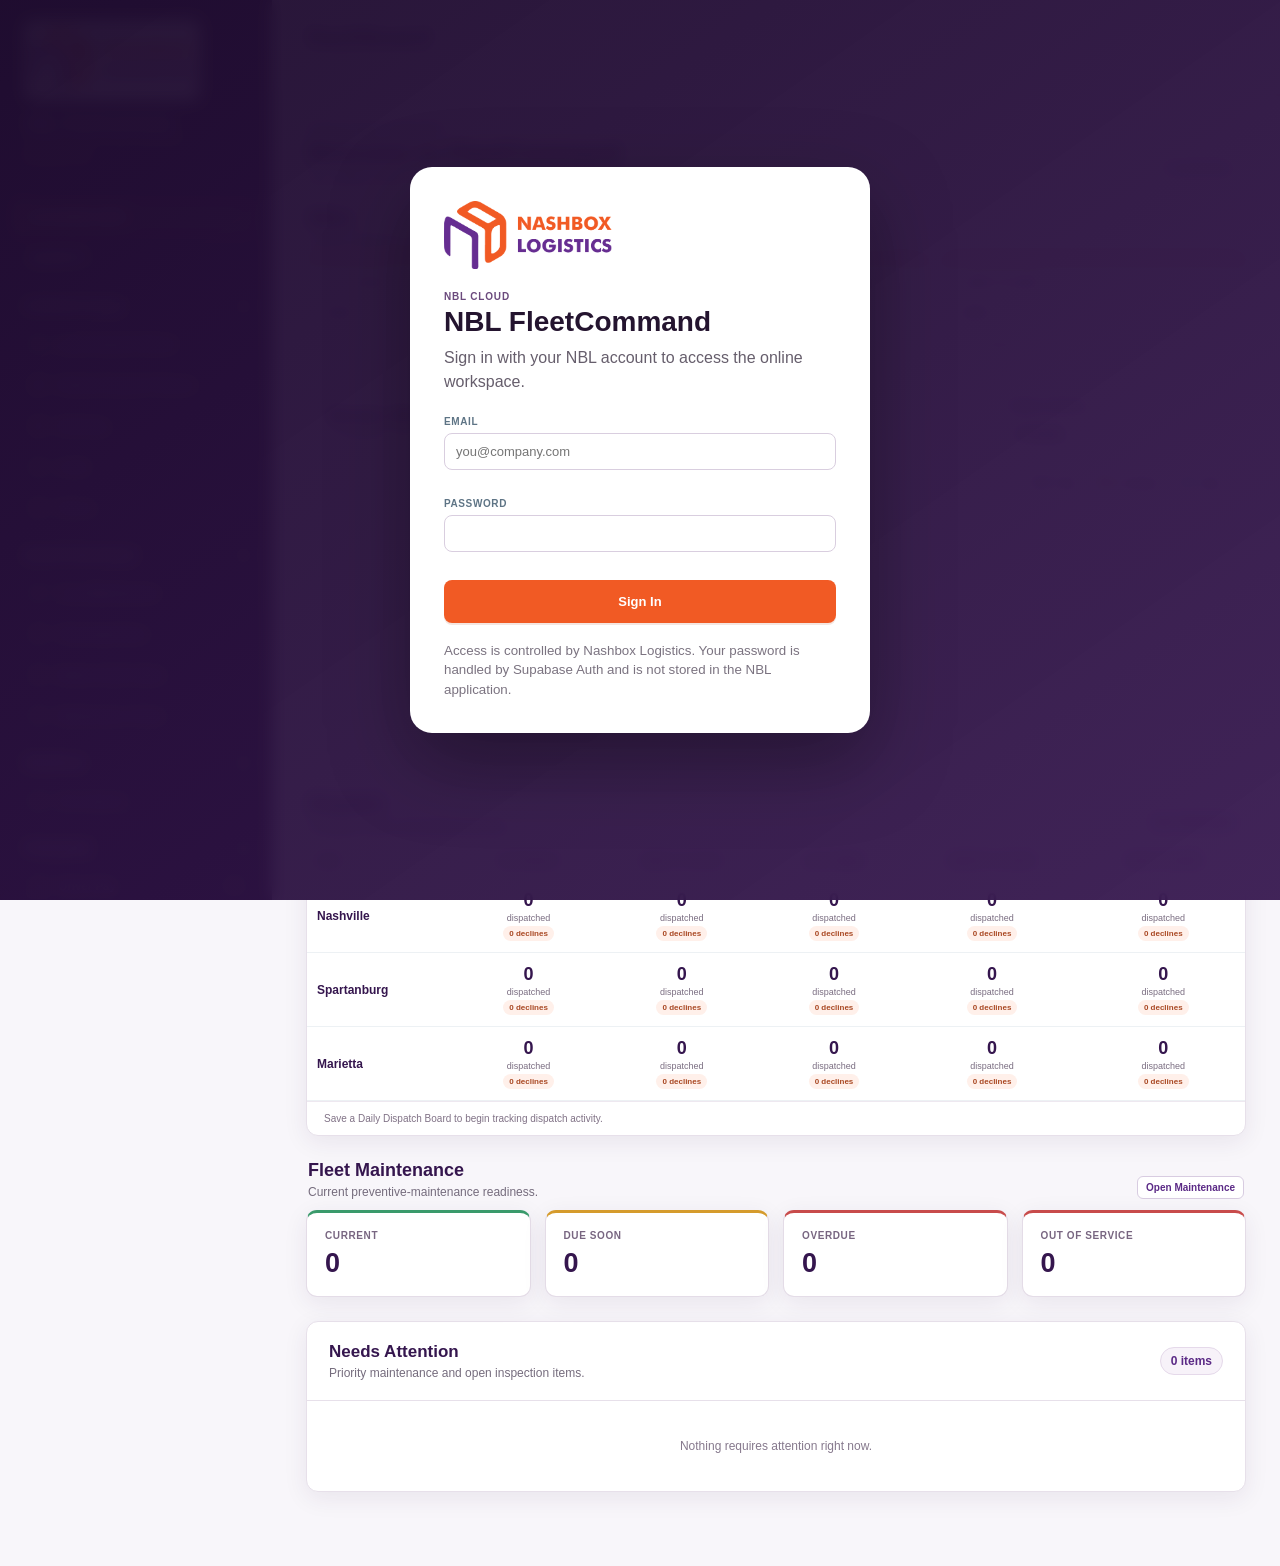
==== commit 95ccb45b: "Release v146: arranged interview summary with recorded-answer defaults and row overrides" ====
--- a/index.html
+++ b/index.html
@@ -6,9 +6,9 @@
   <title>NBL FleetCommand</title>
   <meta name="theme-color" content="#35164E" />
   <link rel="icon" type="image/png" href="assets/nbl-favicon.png?v=64" />
-  <link rel="stylesheet" href="styles.css?v=145" />
-  <link rel="stylesheet" href="recruitment-test.css?v=145">
-  <link rel="stylesheet" href="ifta.css?v=145">
+  <link rel="stylesheet" href="styles.css?v=146" />
+  <link rel="stylesheet" href="recruitment-test.css?v=146">
+  <link rel="stylesheet" href="ifta.css?v=146">
 </head>
 <body>
 
@@ -34,7 +34,7 @@
         <img class="nbl-logo" src="assets/nashbox-logistics-logo.png?v=45" alt="Nashbox Logistics">
         <div class="app-name">NBL FleetCommand</div>
         <div class="app-tagline">Operations Intelligence</div>
-        <div class="app-version">Version 145</div>
+        <div class="app-version">Version 146</div>
       </div>
       <nav class="sidebar-nav">
         <div class="nav-standalone nav-main-modules">
@@ -1650,9 +1650,9 @@
   </div>
 
   <script src="core.js?v=117"></script>
-  <script src="cloud.js?v=145"></script>
-  <script src="recruitment-test.js?v=145"></script>
-  <script src="ifta.js?v=145"></script>
-  <script src="app.js?v=145"></script>
+  <script src="cloud.js?v=146"></script>
+  <script src="recruitment-test.js?v=146"></script>
+  <script src="ifta.js?v=146"></script>
+  <script src="app.js?v=146"></script>
 </body>
 </html>
--- a/recruitment-test.css
+++ b/recruitment-test.css
@@ -15,3 +15,5 @@
 .rt-group-heading th{position:static!important;left:auto!important;z-index:auto!important;min-width:0!important;max-width:none!important;box-shadow:none!important;border-top:2px solid #ded3e4;background:#f2ebf6!important;padding:11px 14px!important;font-size:13px;color:var(--purple-dark);text-transform:uppercase}.rt-group-heading th>span{display:flex;align-items:center;gap:10px}.rt-group-heading strong{display:inline-flex;align-items:center;justify-content:center;min-width:24px;padding:3px 7px;border-radius:99px;background:#fff;border:1px solid var(--line);font-size:11px}.rt-group-heading.hired th{background:#eff8f3!important}.rt-group-heading.rejected th{background:#f5f3f6!important}.rt-group-heading.terminated th{background:#fff2f2!important}.rt-table .rt-group-columns th{position:static;top:auto}.rt-table .rt-group-columns th:first-child{position:sticky;left:0;z-index:3}.rt-table .rt-empty td{position:static;min-width:0;max-width:none;box-shadow:none;color:var(--muted);font-style:italic;text-align:left}.rt-sort-note{color:var(--muted);font-size:12px}
 
 .rt-duplicate-badge{display:inline-block;margin-top:6px;padding:4px 7px;border:1px solid #e0b65c;background:#fff4d7;border-radius:5px;color:#805b10;font-size:11px;font-weight:700}.rt-duplicate-warning{margin:14px 20px;padding:14px 16px;border:1px solid #e0b65c;border-left:4px solid var(--orange);border-radius:8px;background:#fff8e6;color:#66470e;font-size:13px;line-height:1.5;overflow-wrap:anywhere}.rt-duplicate-warning p{margin:6px 0}.rt-duplicate-warning ul{margin:8px 0 0;padding-left:20px}.rt-duplicate-warning li+li{margin-top:8px}.rt-delete{margin-left:auto;border:1px solid #c97070;background:#fff;color:#a92323}.rt-delete:hover{background:#fff0f0}.rt-list-message{padding:12px 16px;border:1px solid #a8d7bd;border-radius:8px;background:#eff8f3;color:#14683f}@media(max-width:600px){.rt-duplicate-warning{margin:12px 10px}.rt-delete{margin-left:0;min-height:44px}}
+
+.rt-summary-form{border:1px solid var(--line);border-radius:8px;overflow:hidden}.rt-summary-row{display:grid;grid-template-columns:180px minmax(0,1fr);gap:14px;align-items:start;padding:10px 12px;border-bottom:1px solid var(--line)}.rt-summary-row:last-child{border:0}.rt-summary-row:nth-child(odd){background:#f8f6fa}.rt-summary-row>span{font-size:14px;font-weight:650;color:var(--purple-dark);padding-top:8px;overflow-wrap:anywhere}.rt-summary-row textarea{width:100%;min-width:0;resize:vertical;padding:8px 10px;border:1px solid #d5cadb;border-radius:5px;font:inherit;font-size:14px;color:var(--text);background:#fff}.rt-summary-edited textarea{border-color:var(--orange)}#rtSummaryLegacy[hidden]{display:none}@media(max-width:600px){.rt-summary-row{grid-template-columns:1fr;gap:6px;padding:10px}.rt-summary-row>span{padding-top:0}.rt-summary-row textarea{font-size:16px}}
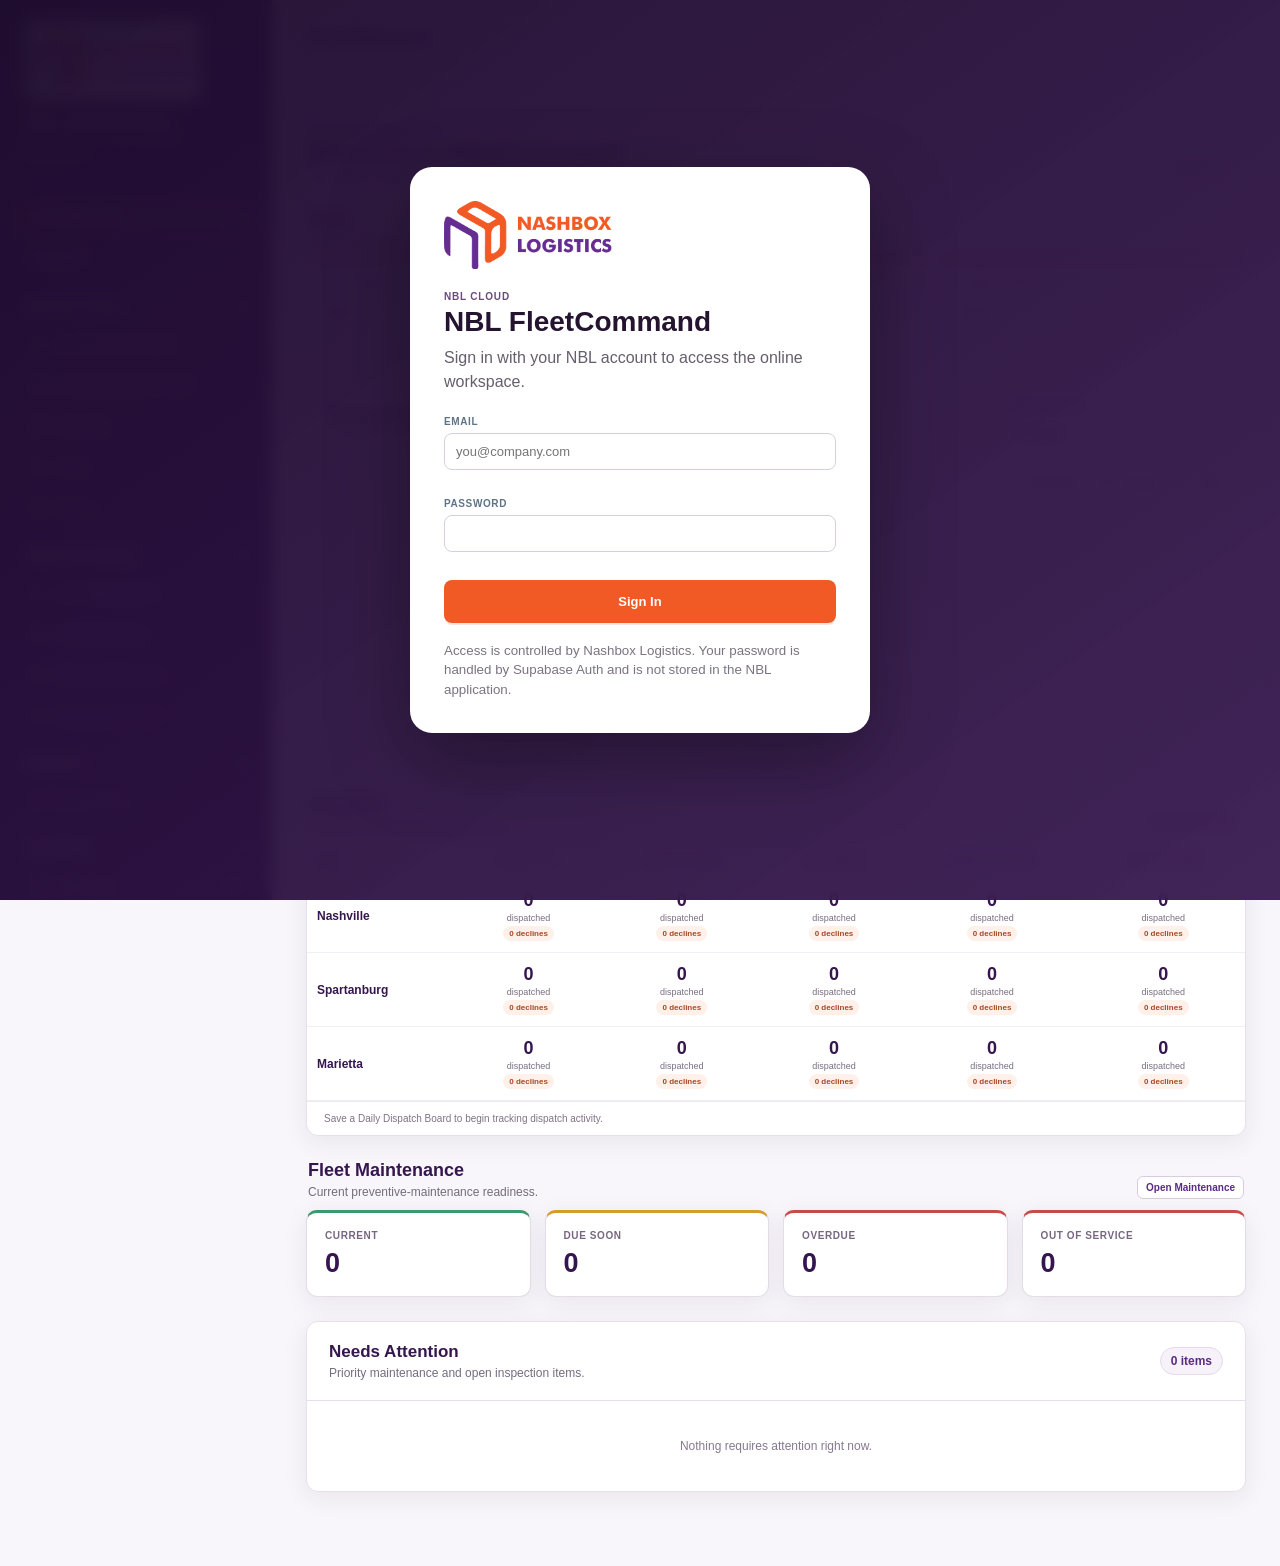
==== commit d6458680: "Release v147: enrich IVMR locations from FedEx directory while preserving existing spot numbers" ====
--- a/index.html
+++ b/index.html
@@ -6,9 +6,9 @@
   <title>NBL FleetCommand</title>
   <meta name="theme-color" content="#35164E" />
   <link rel="icon" type="image/png" href="assets/nbl-favicon.png?v=64" />
-  <link rel="stylesheet" href="styles.css?v=146" />
-  <link rel="stylesheet" href="recruitment-test.css?v=146">
-  <link rel="stylesheet" href="ifta.css?v=146">
+  <link rel="stylesheet" href="styles.css?v=147" />
+  <link rel="stylesheet" href="recruitment-test.css?v=147">
+  <link rel="stylesheet" href="ifta.css?v=147">
 </head>
 <body>
 
@@ -34,7 +34,7 @@
         <img class="nbl-logo" src="assets/nashbox-logistics-logo.png?v=45" alt="Nashbox Logistics">
         <div class="app-name">NBL FleetCommand</div>
         <div class="app-tagline">Operations Intelligence</div>
-        <div class="app-version">Version 146</div>
+        <div class="app-version">Version 147</div>
       </div>
       <nav class="sidebar-nav">
         <div class="nav-standalone nav-main-modules">
@@ -830,8 +830,11 @@
             <summary><h2>Origin / Destination Location Master</h2><span class="history-count" id="ivmrLocationCount">0 locations</span></summary>
             <div class="panel-heading">
               <p>Recognized FedEx spot, facility and city locations used to populate the FL-001 Origin / Destination / City Spot Number / City column. GPS proximity is checked first; Motive location descriptions are a secondary match.</p>
-              <button class="button primary compact" id="addIvmrLocationBtn">Add Location</button>
-            </div>
+              <div class="row-actions"><button class="button secondary compact" id="updateIvmrDirectoryBtn">Update FedEx Directory</button><button class="button primary compact" id="addIvmrLocationBtn">Add Location</button></div>
+            </div>
+            <p id="ivmrDirectoryNote" role="status"></p>
+            <div class="form-field"><label for="ivmrLocationSearch">Search Locations</label><input id="ivmrLocationSearch" type="search" placeholder="City, state, spot number, abbreviation or address"></div>
+            <p id="ivmrLocationSearchCount"></p>
             <div class="table-wrap"><table id="ivmrLocationTable" class="ivmr-detail-table"><thead></thead><tbody></tbody></table></div>
           </details>
 
@@ -1050,6 +1053,7 @@
           <div class="form-field"><label>Latitude <span class="optional-label">Optional</span></label><input id="ivmrLocationLatInput" type="number" step="0.000001" placeholder="36.568700"></div>
           <div class="form-field"><label>Longitude <span class="optional-label">Optional</span></label><input id="ivmrLocationLonInput" type="number" step="0.000001" placeholder="-87.239200"></div>
         </div>
+        <div class="form-field"><label for="ivmrLocationAddressInput">Facility Address</label><textarea id="ivmrLocationAddressInput" rows="2"></textarea></div>
         <div class="form-field"><label>Motive Description Aliases <span class="optional-label">Optional</span></label><input id="ivmrLocationAliasesInput" placeholder="Comma-separated, e.g. Clarksville, Clarksville TN"><div class="form-note">Used only when GPS proximity does not identify a configured location.</div></div>
         <div class="form-note" id="ivmrLocationPreview">Display format: Spot / Location Name - City</div>
         <div class="modal-actions"><button type="button" class="button secondary" data-close-modal="ivmrLocationModal">Cancel</button><button type="submit" class="button primary">Save Location</button></div>
@@ -1650,9 +1654,10 @@
   </div>
 
   <script src="core.js?v=117"></script>
-  <script src="cloud.js?v=146"></script>
-  <script src="recruitment-test.js?v=146"></script>
-  <script src="ifta.js?v=146"></script>
-  <script src="app.js?v=146"></script>
+  <script src="cloud.js?v=147"></script>
+  <script src="recruitment-test.js?v=147"></script>
+  <script src="ifta.js?v=147"></script>
+  <script src="ivmr-directory.js?v=147"></script>
+  <script src="app.js?v=147"></script>
 </body>
 </html>
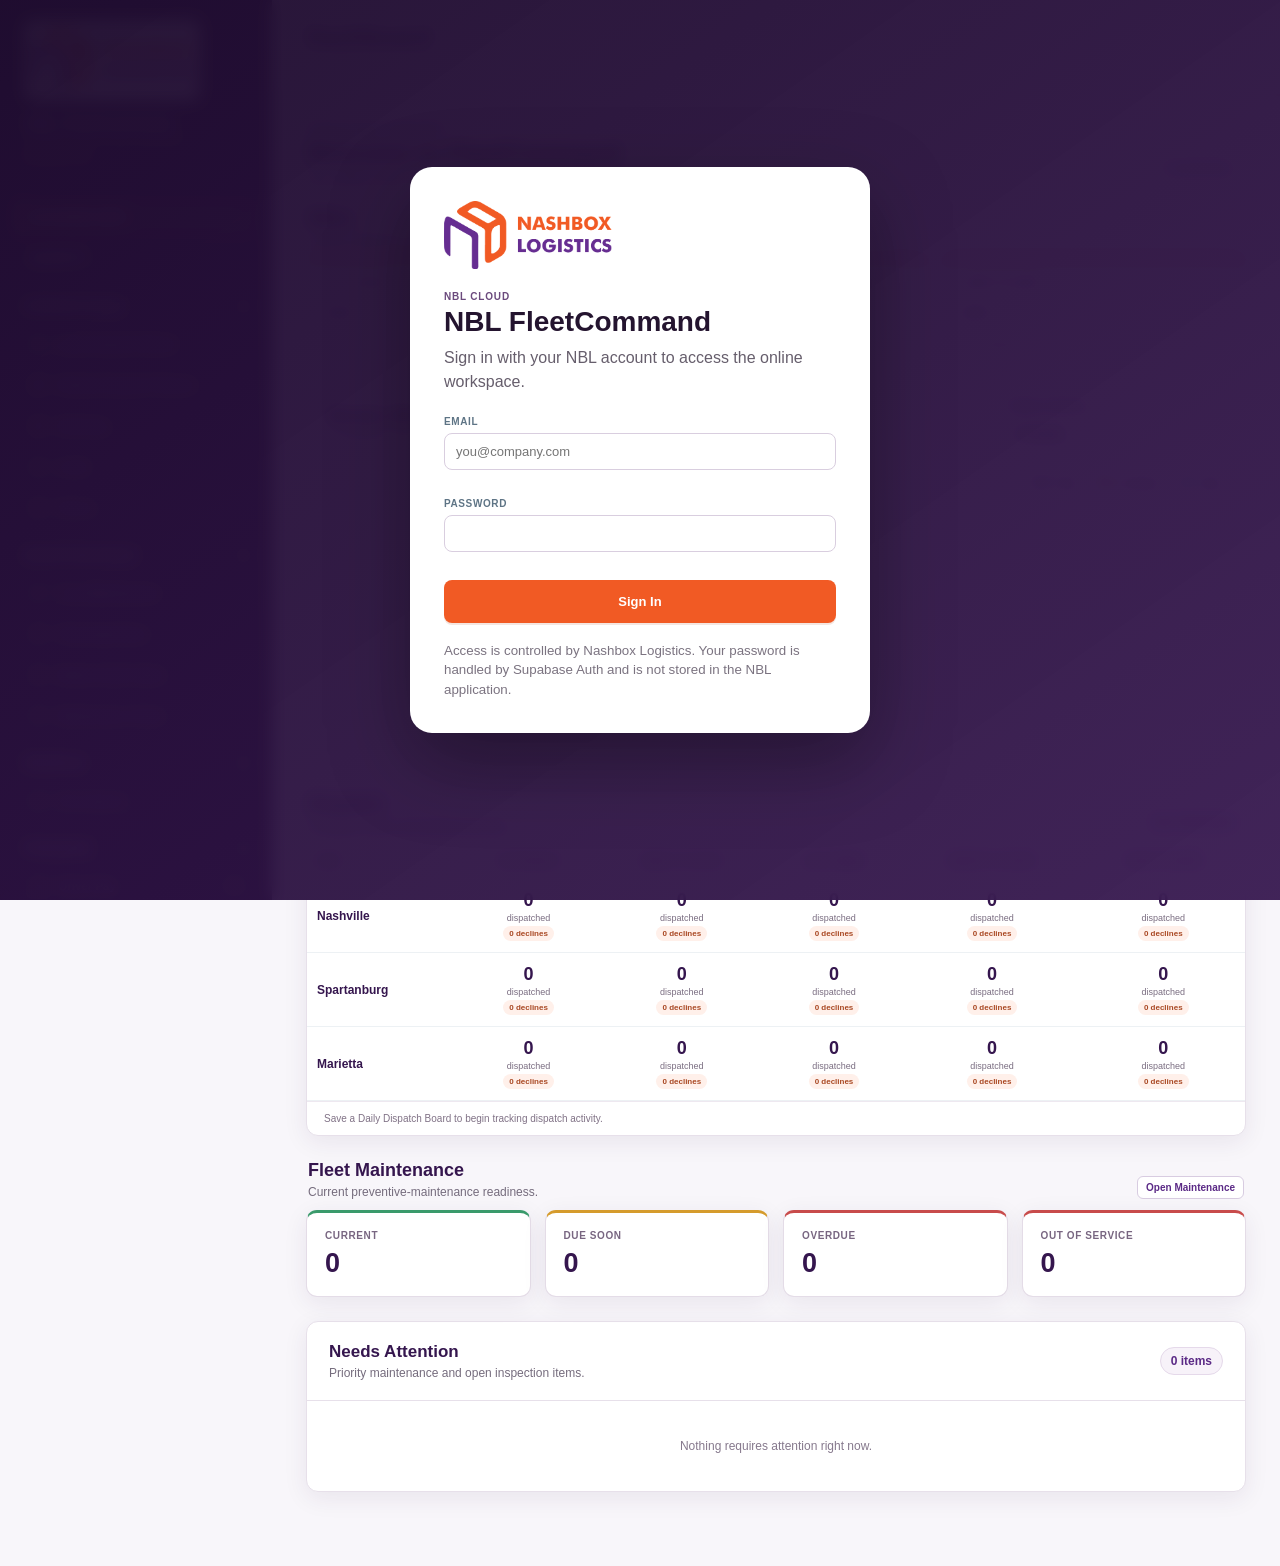
==== commit 0de5ff21: "Release v148: first-position interviewer notes and updated registry screening question" ====
--- a/index.html
+++ b/index.html
@@ -6,9 +6,9 @@
   <title>NBL FleetCommand</title>
   <meta name="theme-color" content="#35164E" />
   <link rel="icon" type="image/png" href="assets/nbl-favicon.png?v=64" />
-  <link rel="stylesheet" href="styles.css?v=147" />
-  <link rel="stylesheet" href="recruitment-test.css?v=147">
-  <link rel="stylesheet" href="ifta.css?v=147">
+  <link rel="stylesheet" href="styles.css?v=148" />
+  <link rel="stylesheet" href="recruitment-test.css?v=148">
+  <link rel="stylesheet" href="ifta.css?v=148">
 </head>
 <body>
 
@@ -34,7 +34,7 @@
         <img class="nbl-logo" src="assets/nashbox-logistics-logo.png?v=45" alt="Nashbox Logistics">
         <div class="app-name">NBL FleetCommand</div>
         <div class="app-tagline">Operations Intelligence</div>
-        <div class="app-version">Version 147</div>
+        <div class="app-version">Version 148</div>
       </div>
       <nav class="sidebar-nav">
         <div class="nav-standalone nav-main-modules">
@@ -1654,10 +1654,10 @@
   </div>
 
   <script src="core.js?v=117"></script>
-  <script src="cloud.js?v=147"></script>
-  <script src="recruitment-test.js?v=147"></script>
-  <script src="ifta.js?v=147"></script>
-  <script src="ivmr-directory.js?v=147"></script>
-  <script src="app.js?v=147"></script>
+  <script src="cloud.js?v=148"></script>
+  <script src="recruitment-test.js?v=148"></script>
+  <script src="ifta.js?v=148"></script>
+  <script src="ivmr-directory.js?v=148"></script>
+  <script src="app.js?v=148"></script>
 </body>
 </html>
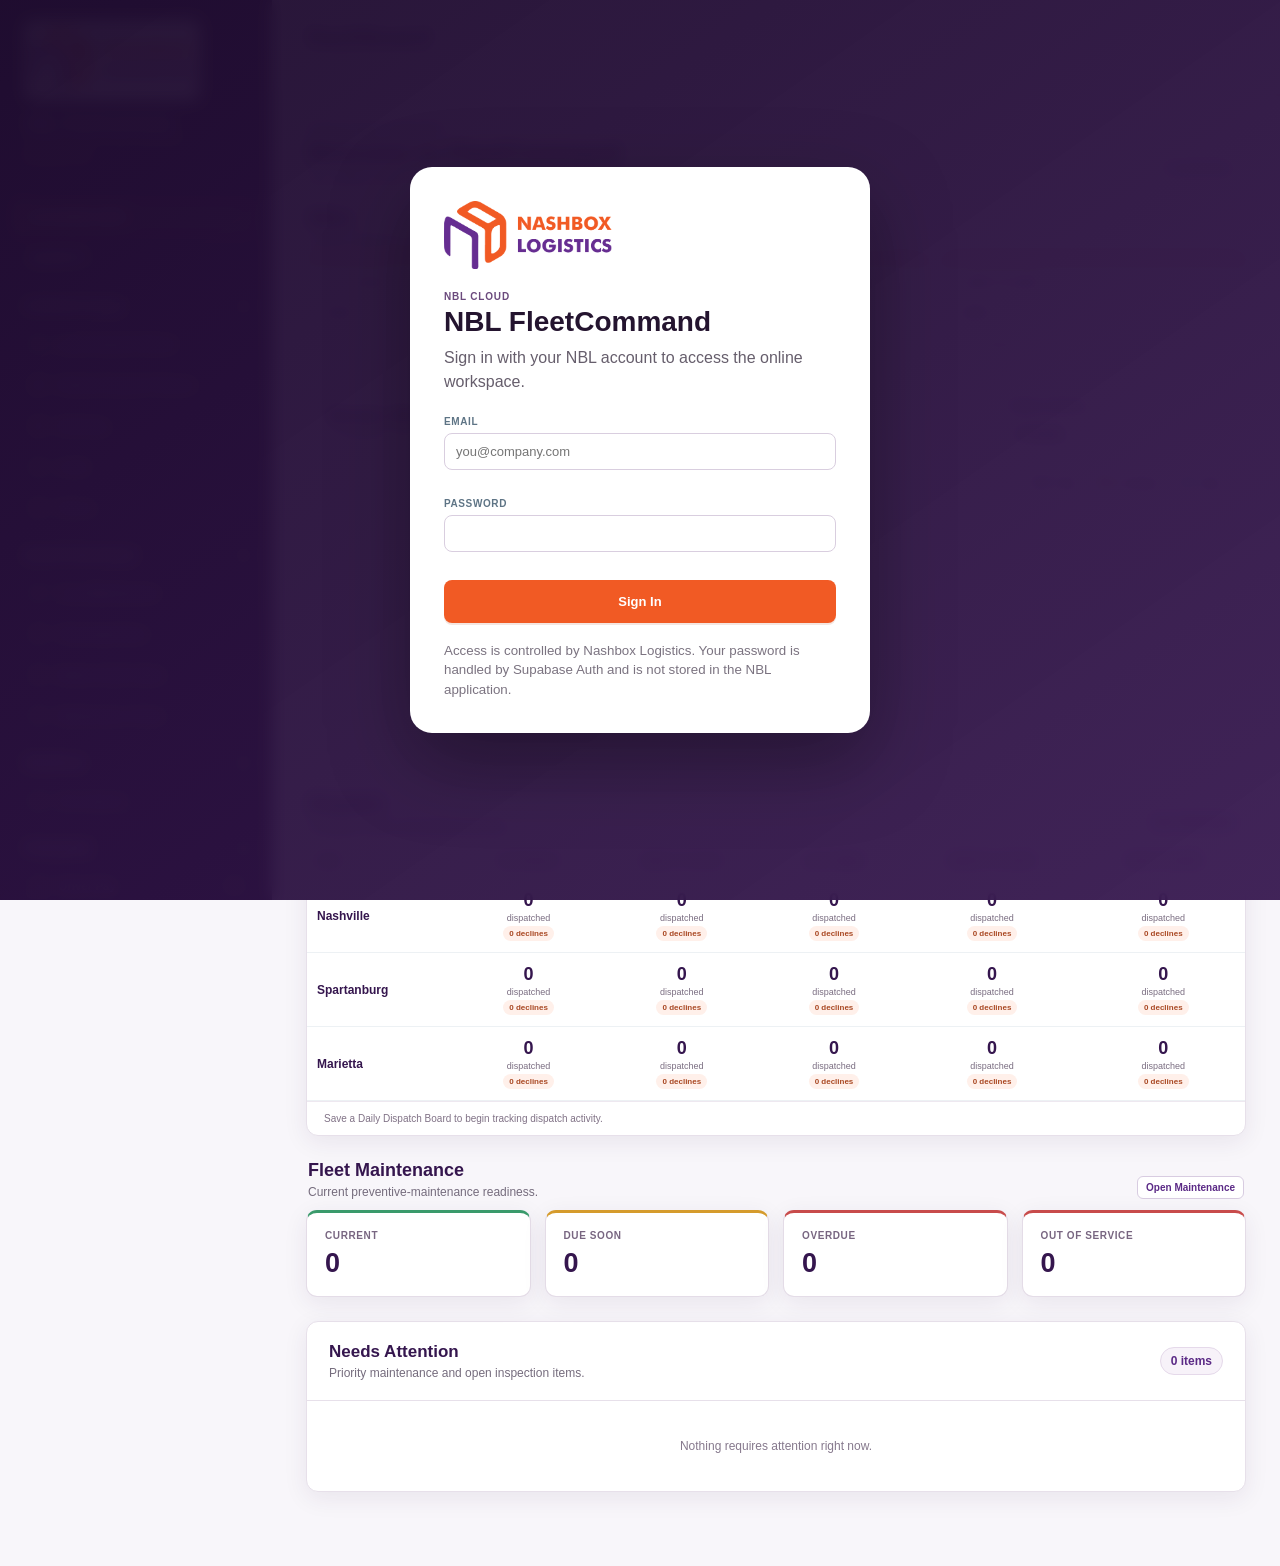
==== commit 326db51d: "Release v149: dismiss safety events only when dismissed in Motive" ====
--- a/index.html
+++ b/index.html
@@ -6,9 +6,9 @@
   <title>NBL FleetCommand</title>
   <meta name="theme-color" content="#35164E" />
   <link rel="icon" type="image/png" href="assets/nbl-favicon.png?v=64" />
-  <link rel="stylesheet" href="styles.css?v=148" />
-  <link rel="stylesheet" href="recruitment-test.css?v=148">
-  <link rel="stylesheet" href="ifta.css?v=148">
+  <link rel="stylesheet" href="styles.css?v=149" />
+  <link rel="stylesheet" href="recruitment-test.css?v=149">
+  <link rel="stylesheet" href="ifta.css?v=149">
 </head>
 <body>
 
@@ -34,7 +34,7 @@
         <img class="nbl-logo" src="assets/nashbox-logistics-logo.png?v=45" alt="Nashbox Logistics">
         <div class="app-name">NBL FleetCommand</div>
         <div class="app-tagline">Operations Intelligence</div>
-        <div class="app-version">Version 148</div>
+        <div class="app-version">Version 149</div>
       </div>
       <nav class="sidebar-nav">
         <div class="nav-standalone nav-main-modules">
@@ -1654,10 +1654,11 @@
   </div>
 
   <script src="core.js?v=117"></script>
-  <script src="cloud.js?v=148"></script>
-  <script src="recruitment-test.js?v=148"></script>
-  <script src="ifta.js?v=148"></script>
-  <script src="ivmr-directory.js?v=148"></script>
-  <script src="app.js?v=148"></script>
+  <script src="cloud.js?v=149"></script>
+  <script src="recruitment-test.js?v=149"></script>
+  <script src="ifta.js?v=149"></script>
+  <script src="ivmr-directory.js?v=149"></script>
+  <script src="app.js?v=149"></script>
 </body>
 </html>
+
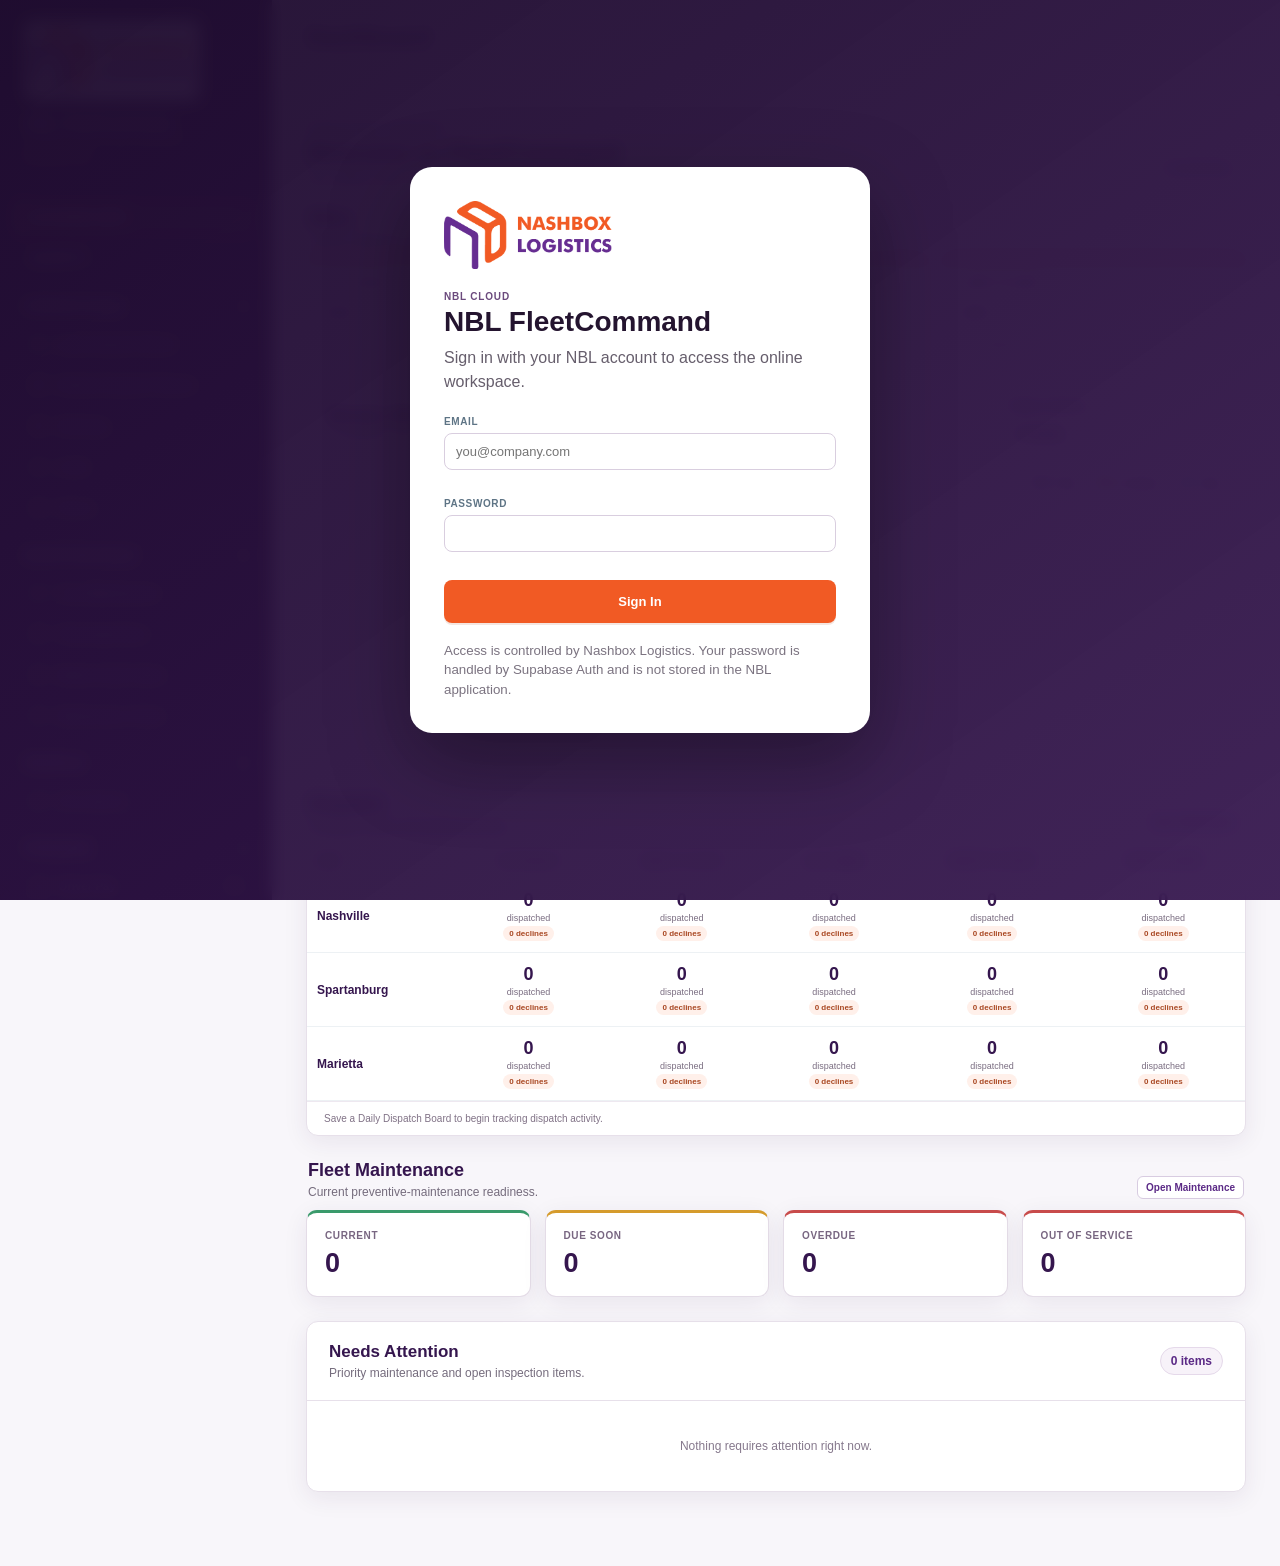
==== commit 770044a4: "Release v150: recognize Motive legacy safety dismissal statuses" ====
--- a/index.html
+++ b/index.html
@@ -6,9 +6,9 @@
   <title>NBL FleetCommand</title>
   <meta name="theme-color" content="#35164E" />
   <link rel="icon" type="image/png" href="assets/nbl-favicon.png?v=64" />
-  <link rel="stylesheet" href="styles.css?v=149" />
-  <link rel="stylesheet" href="recruitment-test.css?v=149">
-  <link rel="stylesheet" href="ifta.css?v=149">
+  <link rel="stylesheet" href="styles.css?v=150" />
+  <link rel="stylesheet" href="recruitment-test.css?v=150">
+  <link rel="stylesheet" href="ifta.css?v=150">
 </head>
 <body>
 
@@ -34,7 +34,7 @@
         <img class="nbl-logo" src="assets/nashbox-logistics-logo.png?v=45" alt="Nashbox Logistics">
         <div class="app-name">NBL FleetCommand</div>
         <div class="app-tagline">Operations Intelligence</div>
-        <div class="app-version">Version 149</div>
+        <div class="app-version">Version 150</div>
       </div>
       <nav class="sidebar-nav">
         <div class="nav-standalone nav-main-modules">
@@ -1654,11 +1654,11 @@
   </div>
 
   <script src="core.js?v=117"></script>
-  <script src="cloud.js?v=149"></script>
-  <script src="recruitment-test.js?v=149"></script>
-  <script src="ifta.js?v=149"></script>
-  <script src="ivmr-directory.js?v=149"></script>
-  <script src="app.js?v=149"></script>
+  <script src="cloud.js?v=150"></script>
+  <script src="recruitment-test.js?v=150"></script>
+  <script src="ifta.js?v=150"></script>
+  <script src="ivmr-directory.js?v=150"></script>
+  <script src="app.js?v=150"></script>
 </body>
 </html>
 
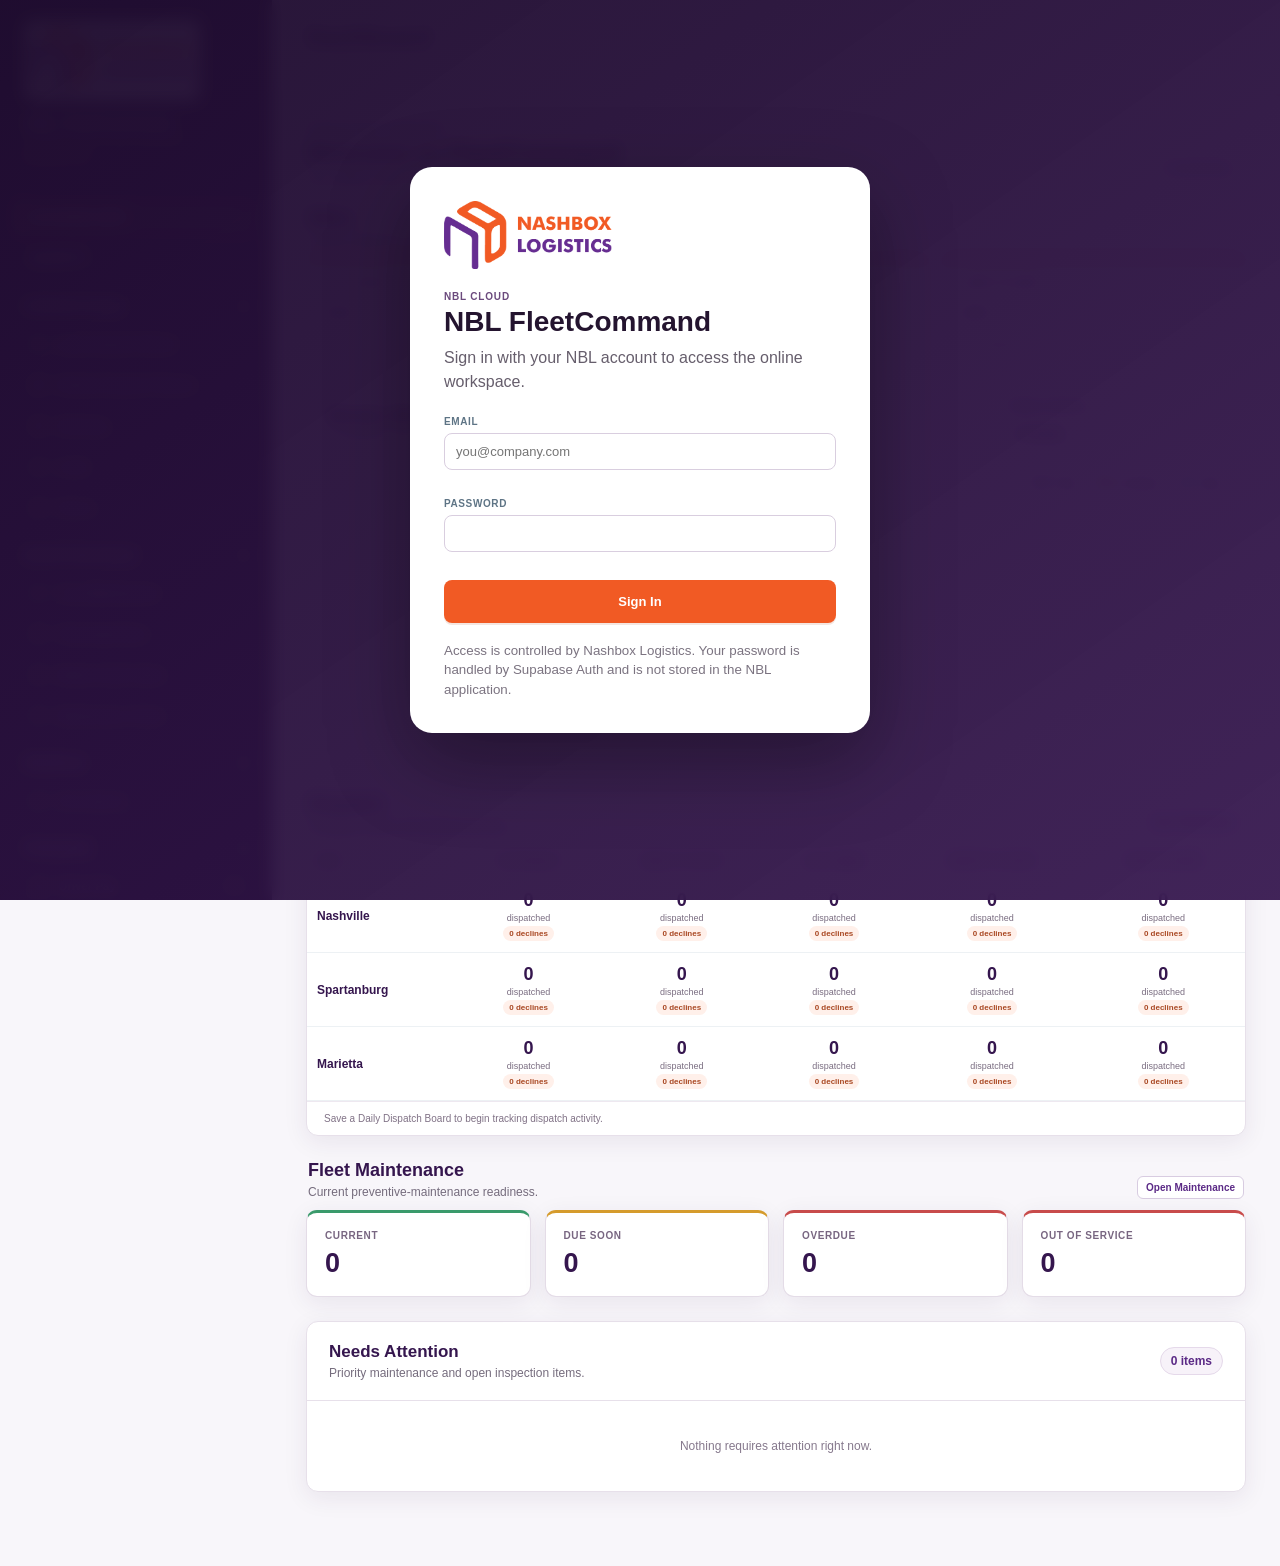
==== commit 31236b6a: "Deploy v151: show only verified active Motive drivers in weekly dispatch Remove saved-roster status " ====
--- a/index.html
+++ b/index.html
@@ -6,9 +6,9 @@
   <title>NBL FleetCommand</title>
   <meta name="theme-color" content="#35164E" />
   <link rel="icon" type="image/png" href="assets/nbl-favicon.png?v=64" />
-  <link rel="stylesheet" href="styles.css?v=150" />
-  <link rel="stylesheet" href="recruitment-test.css?v=150">
-  <link rel="stylesheet" href="ifta.css?v=150">
+  <link rel="stylesheet" href="styles.css?v=151" />
+  <link rel="stylesheet" href="recruitment-test.css?v=151">
+  <link rel="stylesheet" href="ifta.css?v=151">
 </head>
 <body>
 
@@ -34,7 +34,7 @@
         <img class="nbl-logo" src="assets/nashbox-logistics-logo.png?v=45" alt="Nashbox Logistics">
         <div class="app-name">NBL FleetCommand</div>
         <div class="app-tagline">Operations Intelligence</div>
-        <div class="app-version">Version 150</div>
+        <div class="app-version">Version 151</div>
       </div>
       <nav class="sidebar-nav">
         <div class="nav-standalone nav-main-modules">
@@ -1352,7 +1352,7 @@
       <div class="modal-heading"><div><span class="eyebrow">Dispatch Driver Roster</span><h2>Manage Dispatch Drivers</h2></div><button class="icon-btn" data-close-modal="dispatchDriverRosterModal">×</button></div>
       <div class="dispatch-roster-section">
         <div class="panel-heading compact-heading">
-          <div><h3>Available Drivers</h3><p>Select any driver marked Hired in Recruitment or found in a stored settlement statement. Drivers already in the roster are identified automatically.</p></div>
+          <div><h3>Available Drivers</h3><p>Only drivers confirmed active in Motive are available. Recruitment and settlement records supply driver details; drivers already in the roster are identified automatically.</p></div>
           <div class="dispatch-roster-actions"><button type="button" class="button secondary" id="selectAllSettlementDriversBtn">Select All Available</button><button type="button" class="button primary" id="importSettlementDriversBtn">Add Selected Drivers</button></div>
         </div>
         <div class="form-grid two dispatch-import-location-row">
@@ -1363,7 +1363,7 @@
       </div>
 
       <div class="dispatch-roster-section dispatch-manual-driver-section">
-        <div class="panel-heading compact-heading"><div><h3>Add New Driver Manually</h3><p>Use this for new hires or drivers who have not appeared on a settlement statement yet.</p></div></div>
+        <div class="panel-heading compact-heading"><div><h3>Add New Driver Manually</h3><p>The driver must already have an active Motive account. Enter the matching FedEx ID or full name.</p></div></div>
         <form id="dispatchNewDriverForm">
           <div class="form-grid three">
             <div class="form-field"><label>Driver Name</label><input id="dispatchNewDriverName" type="text" required placeholder="Full name"></div>
@@ -1378,7 +1378,7 @@
       </div>
 
       <div class="dispatch-roster-section">
-        <div class="panel-heading compact-heading"><div><h3>Current Dispatch Roster</h3><p>Location assignments determine which driver pool appears on each dispatch tab.</p></div></div>
+        <div class="panel-heading compact-heading"><div><h3>Current Dispatch Roster</h3><p>Only drivers confirmed active in Motive appear here. Location assignments determine the driver pool on each dispatch tab.</p></div></div>
         <div class="table-wrap dispatch-roster-table-wrap"><table id="dispatchCurrentRosterTable" class="dispatch-roster-table"><thead></thead><tbody></tbody></table></div>
       </div>
       <div class="modal-actions"><button type="button" class="button dark" data-close-modal="dispatchDriverRosterModal">Done</button></div>
@@ -1654,11 +1654,11 @@
   </div>
 
   <script src="core.js?v=117"></script>
-  <script src="cloud.js?v=150"></script>
-  <script src="recruitment-test.js?v=150"></script>
-  <script src="ifta.js?v=150"></script>
-  <script src="ivmr-directory.js?v=150"></script>
-  <script src="app.js?v=150"></script>
+  <script src="cloud.js?v=151"></script>
+  <script src="recruitment-test.js?v=151"></script>
+  <script src="ifta.js?v=151"></script>
+  <script src="ivmr-directory.js?v=151"></script>
+  <script src="app.js?v=151"></script>
 </body>
 </html>
 
